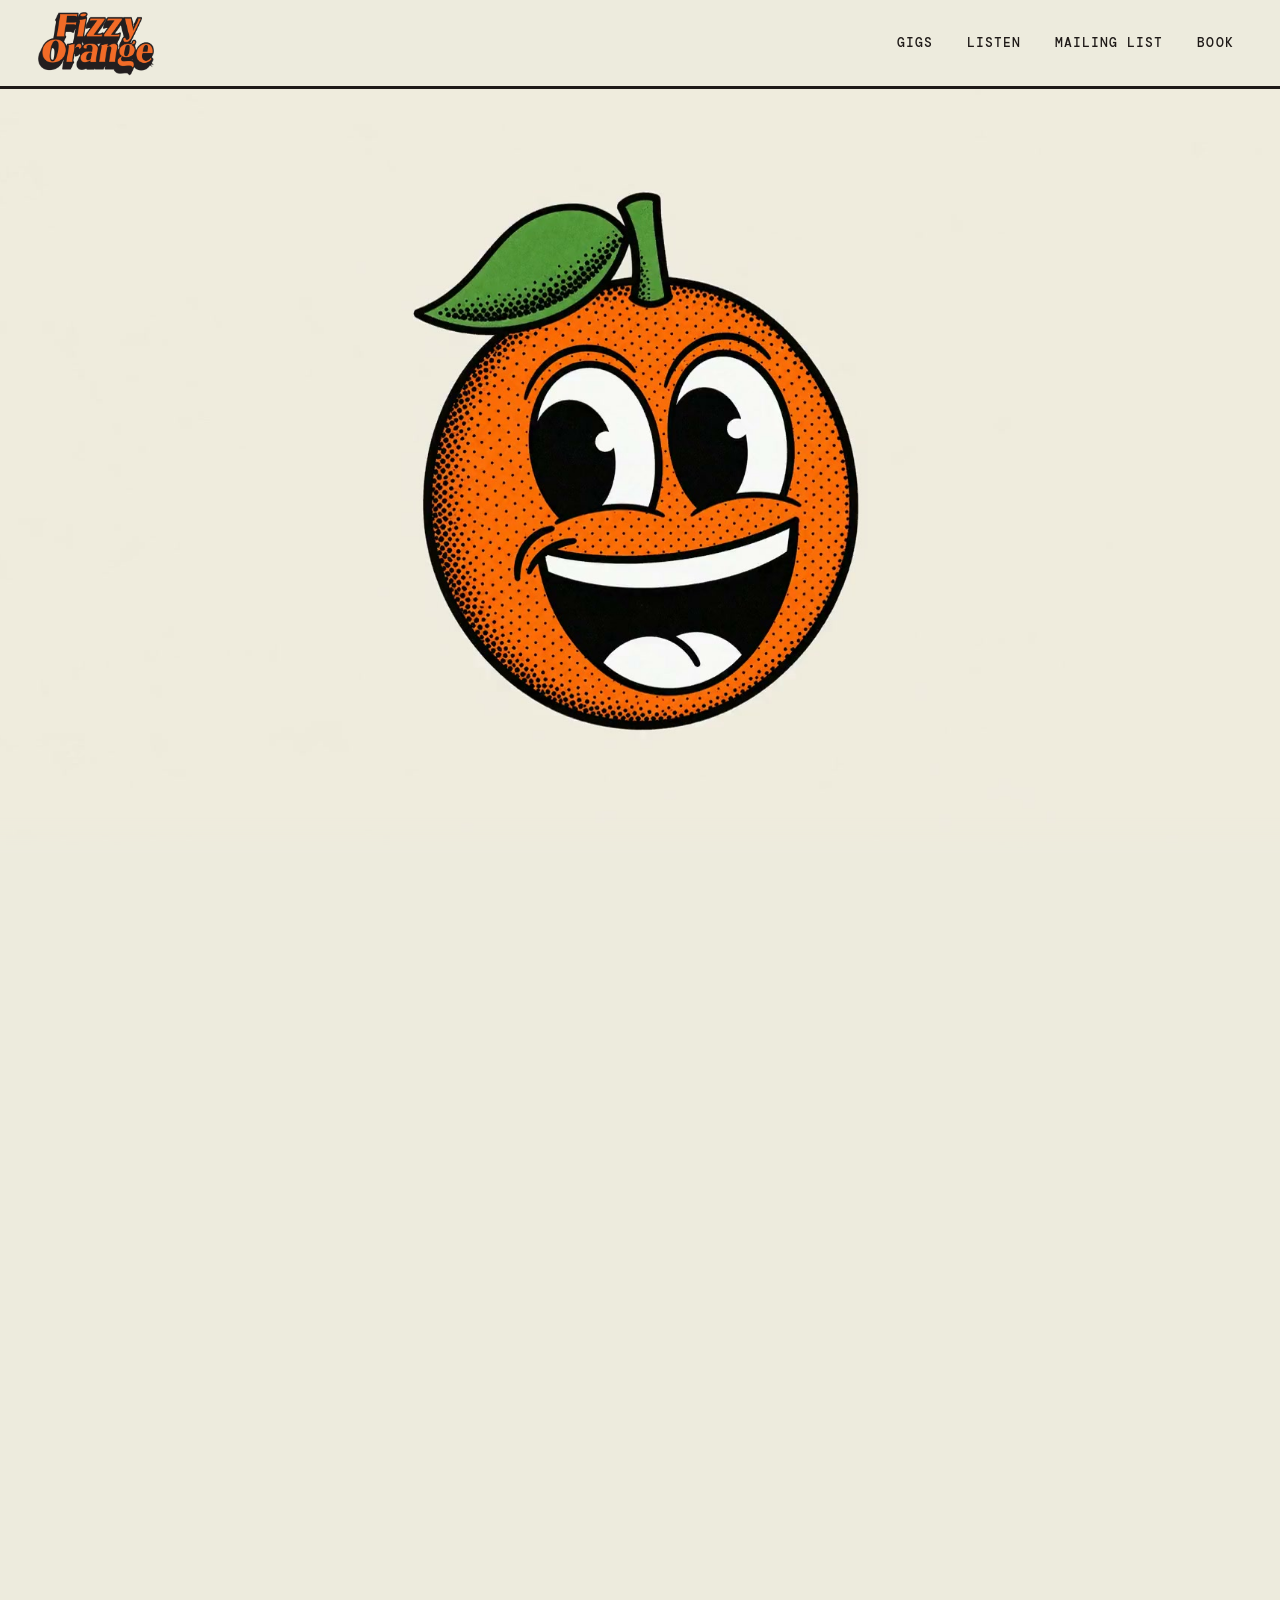
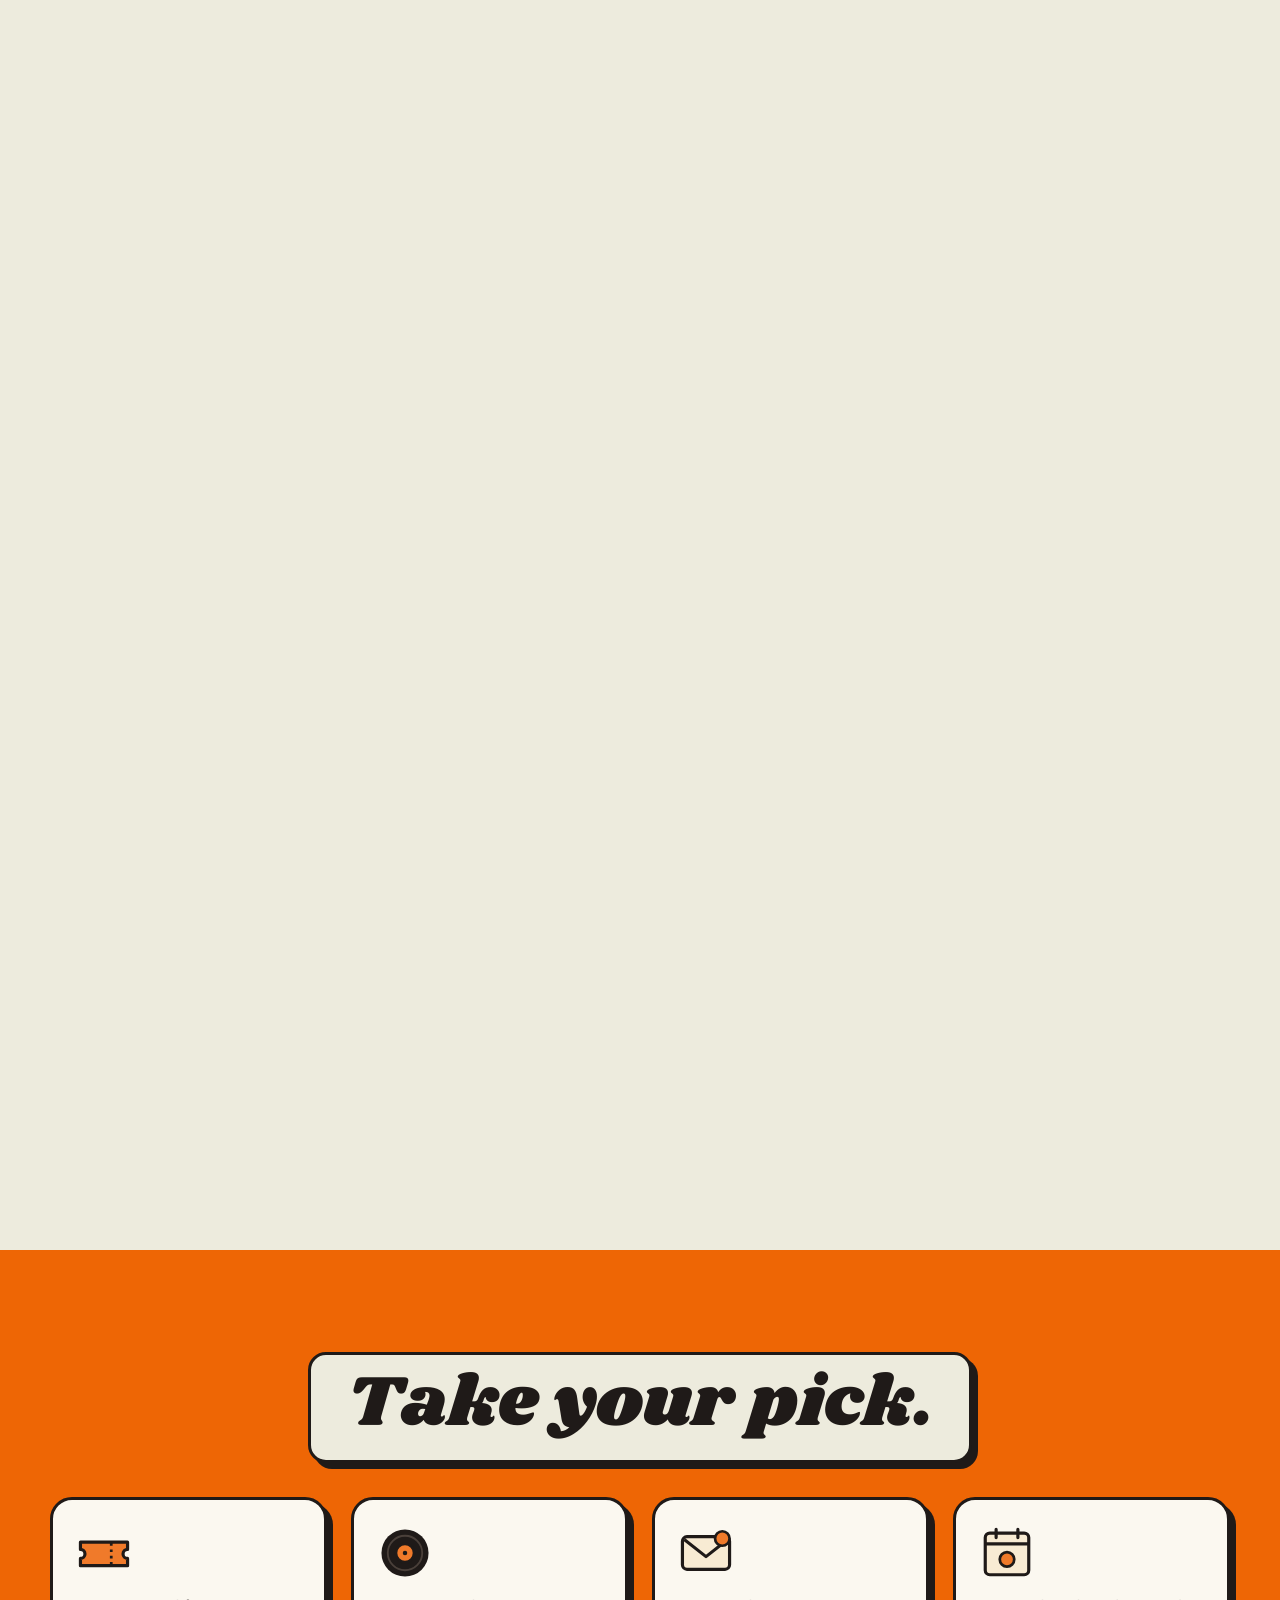
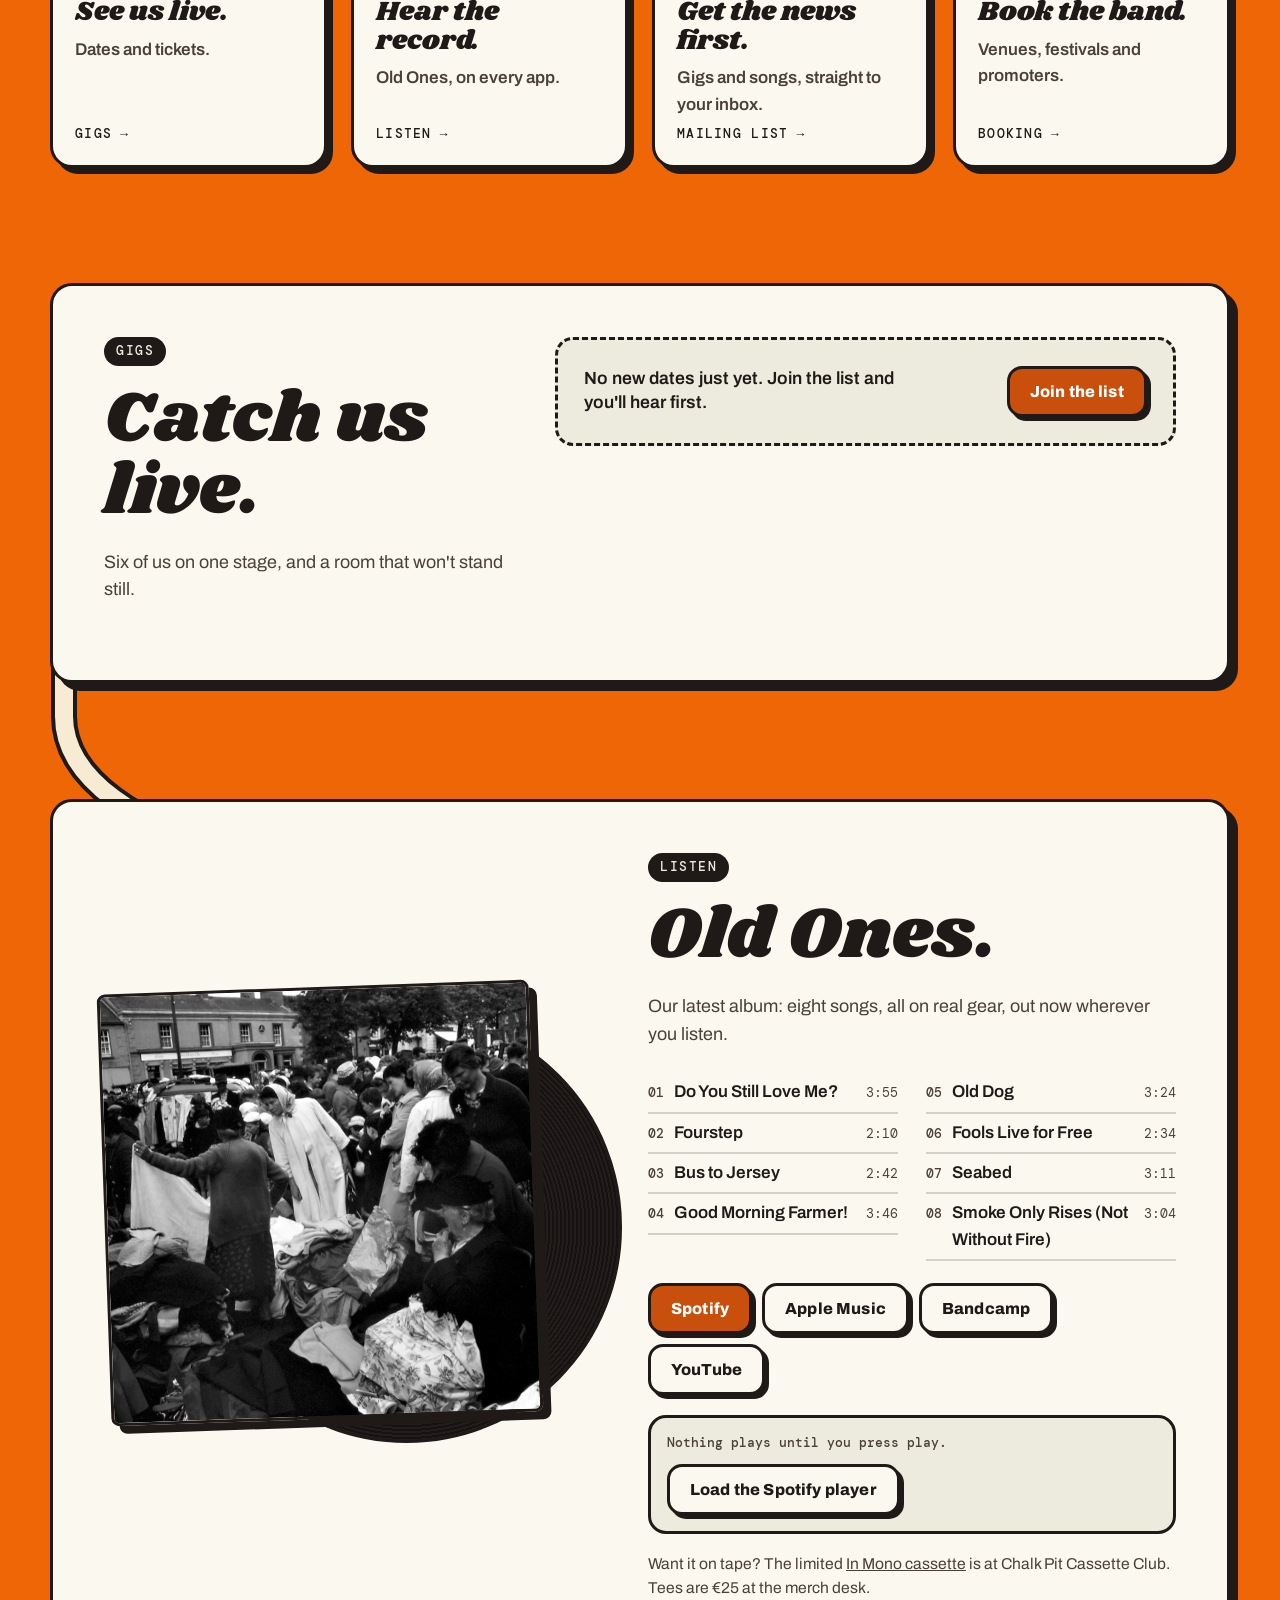
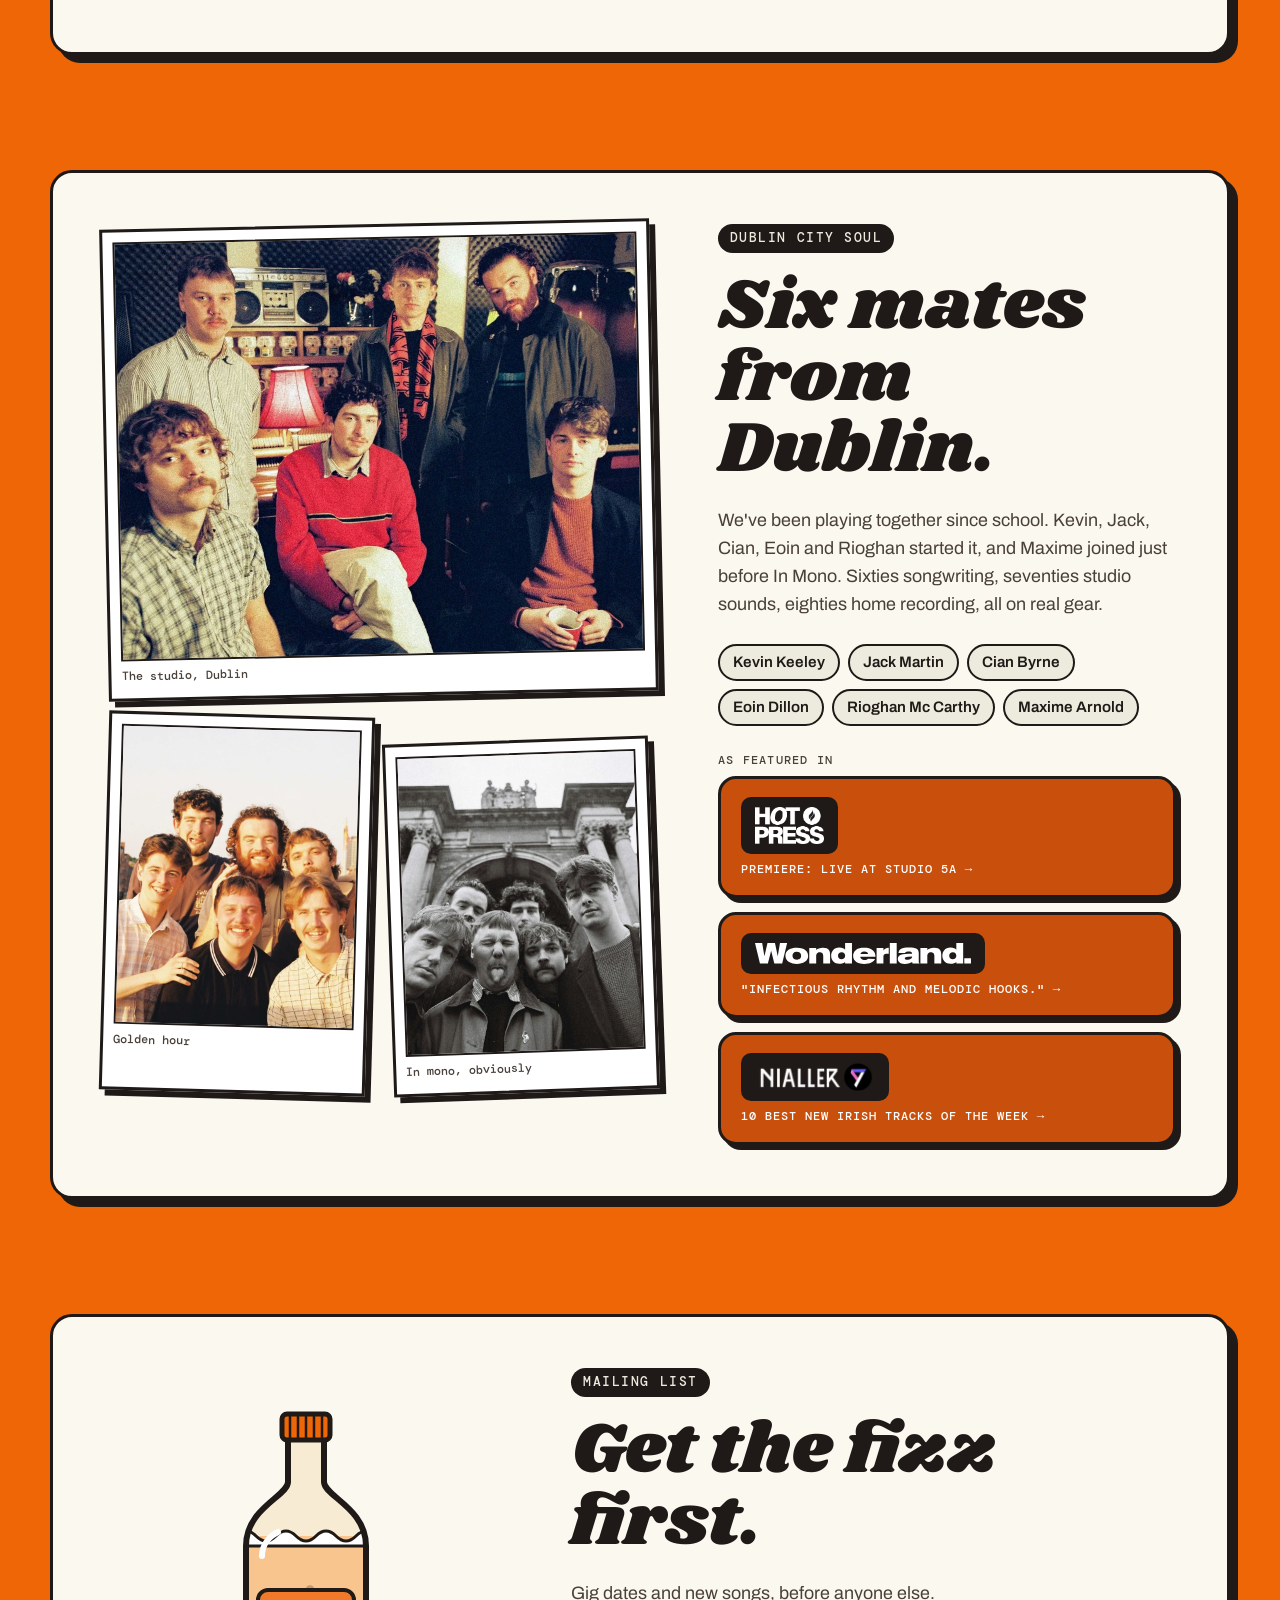
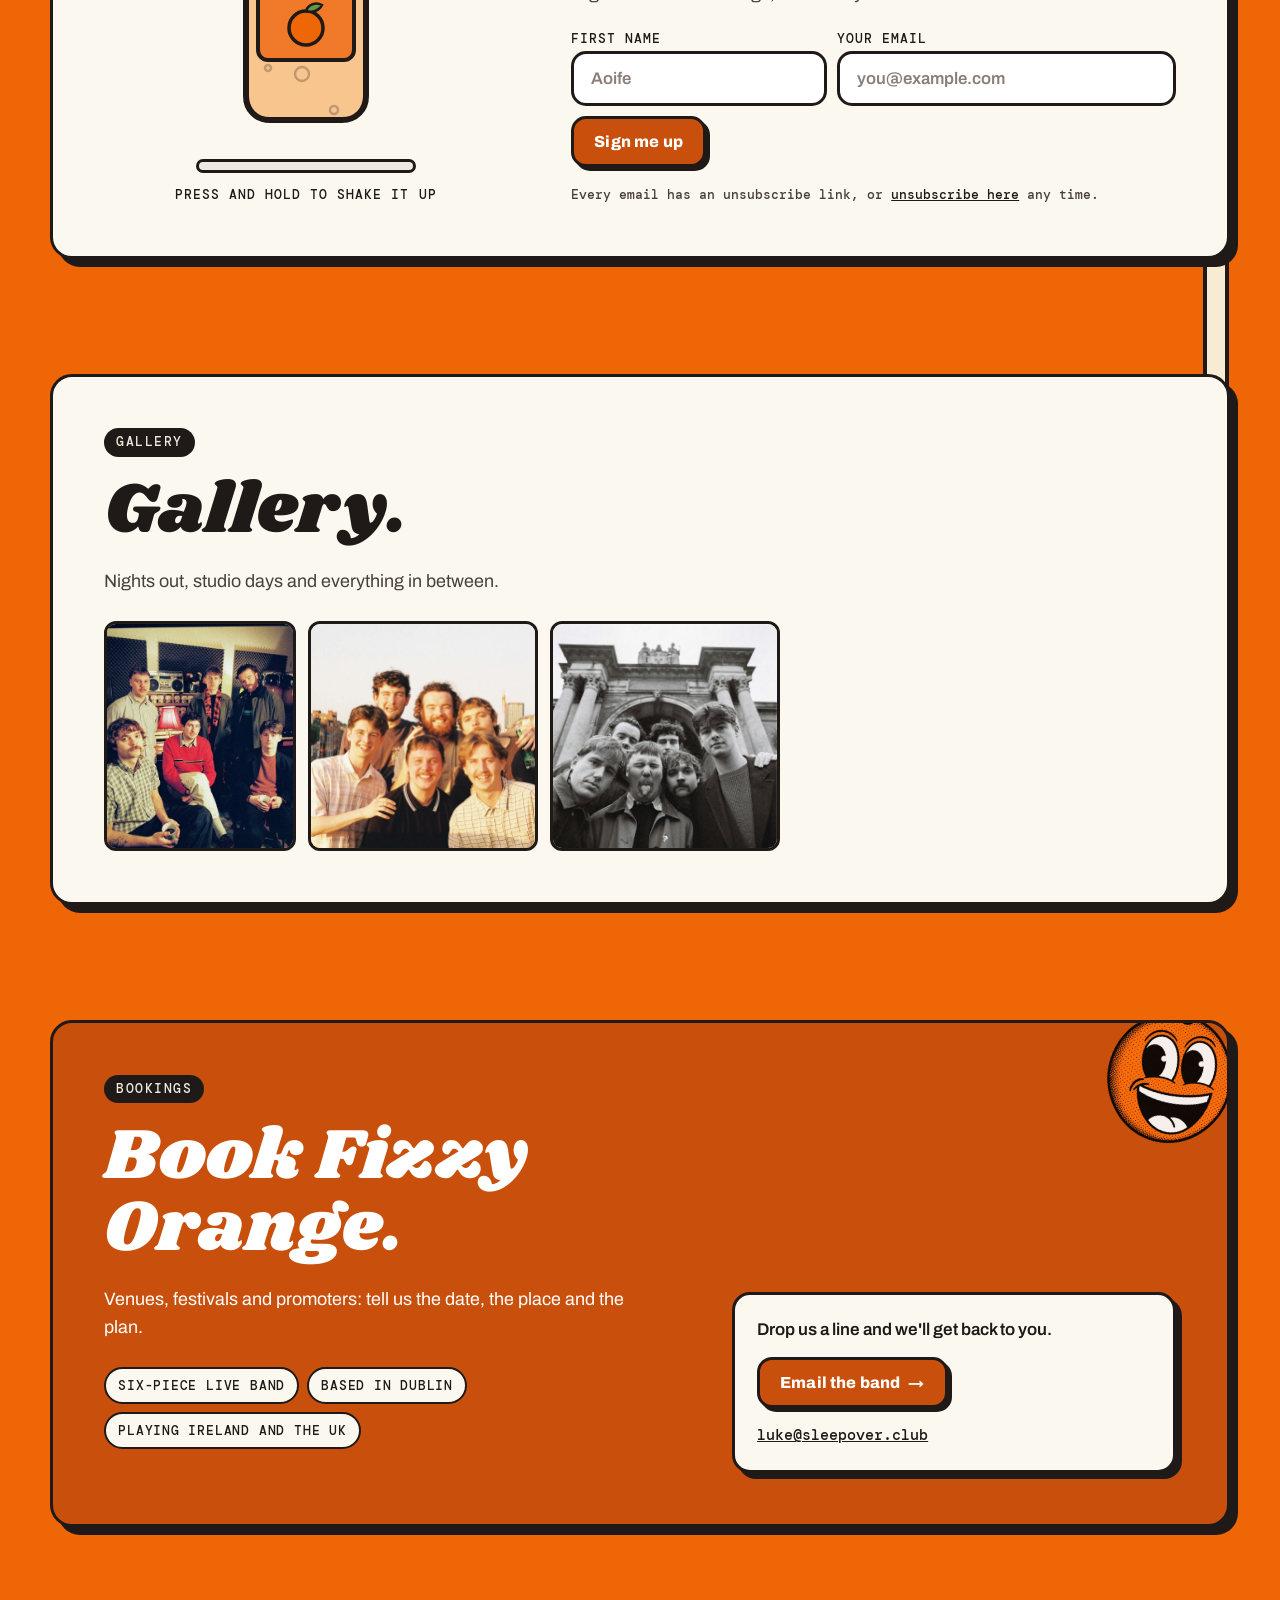
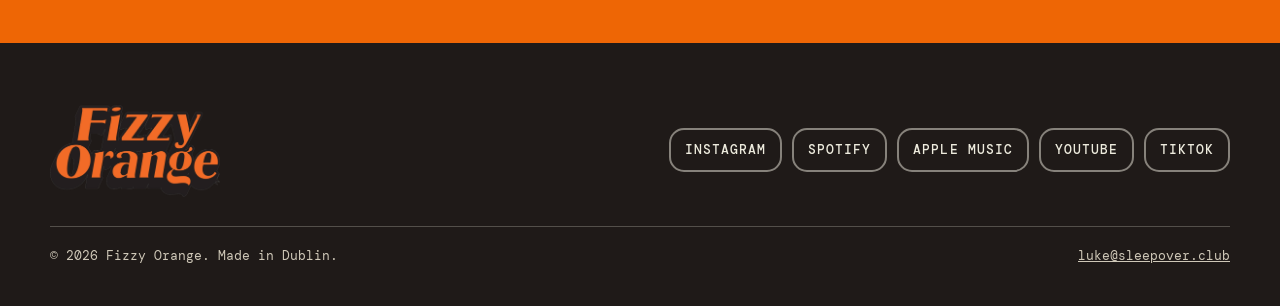
==== index.html @ 346ea67a "Mailing list: /join page, first names, confirmation emails and first-name emails via Brevo - /join: " ====
<!doctype html>
<html lang="en-IE">
<head>
<meta charset="utf-8">
<meta name="viewport" content="width=device-width, initial-scale=1">
<script>/* a refresh always starts at the top: no restored scroll, no #section in the address bar */
if ('scrollRestoration' in history) history.scrollRestoration = 'manual';
if (location.hash) history.replaceState(null, '', location.pathname + location.search);</script>
<title>Fizzy Orange | Dublin City Soul</title>
<meta name="description" content="Fizzy Orange are a six-piece soul band from Dublin city. Gigs and tickets, the In Mono EP, the mailing list and bookings.">
<meta name="theme-color" content="#EE6605">
<!-- DEPLOY STEP: both og URLs point at the live address; update them if the address changes -->
<meta property="og:title" content="Fizzy Orange | Dublin City Soul">
<meta property="og:description" content="A six-piece soul band from Dublin city. Freshly squeezed, best served loud.">
<meta property="og:type" content="website">
<meta property="og:url" content="https://fizzy-orange.pages.dev/">
<meta property="og:image" content="https://fizzy-orange.pages.dev/assets/og.jpg">
<meta property="og:image:width" content="1200">
<meta property="og:image:height" content="630">
<meta name="twitter:card" content="summary_large_image">
<link rel="canonical" href="https://fizzy-orange.pages.dev/">
<link rel="icon" href="data:image/svg+xml,%3Csvg xmlns='http://www.w3.org/2000/svg' viewBox='0 0 64 64'%3E%3Ccircle cx='32' cy='36' r='24' fill='%23EE6605' stroke='%231F1A18' stroke-width='4'/%3E%3Cpath d='M32 12c2-6 10-9 18-6-3 7-11 9-18 6z' fill='%235F9A4B' stroke='%231F1A18' stroke-width='3'/%3E%3C/svg%3E">
<link rel="preconnect" href="https://fonts.googleapis.com">
<link rel="preconnect" href="https://fonts.gstatic.com" crossorigin>
<link href="https://fonts.googleapis.com/css2?family=Archivo:wght@400;600;800&family=DM+Mono:wght@400;500&family=Shrikhand&display=swap" rel="stylesheet">
<style>
:root{
  --paper:#EDEBDD;        /* the footage's own paper backdrop */
  --panel:#FBF8F0;
  --peel:#EE6605;         /* the average of the peel texture */
  --accent:#F07A2A;       /* the four action buttons */
  --accent-hover:#F79450;
  --accent-muted:rgba(240,122,42,.22);
  --accent-deep:#C9500C;  /* orange surfaces with text: white text is 4.5:1 on it */
  --accent-deep-hover:#A8430A;
  --leaf:#5F9A4B;
  --pith:#F8EBD3;
  --text-primary:#1F1A18; /* the logo's ink */
  --text-secondary:#4A403A;
  --ink:#1F1A18;
  --ease-out:cubic-bezier(.16,1,.3,1);
  --ease-soft:cubic-bezier(.45,0,.2,1);
  --display:"Shrikhand",Georgia,serif;
  --body:"Archivo",system-ui,sans-serif;
  --mono:"DM Mono",ui-monospace,monospace;
  --W:min(max(100vw,177.78vh),calc(1.12*min(100vw,177.78vh)));  /* fills the screen, cropping at most 12 percent */
  --H:calc(var(--W)*.5625);
  --FY:50%;                            /* the video frame's vertical centre */
  --navh:72px;
  --lane:calc(50vw - .215*var(--W) - clamp(20px,4vw,64px) - 12px);
}
*,*::before,*::after{box-sizing:border-box}
html,body,section,nav,footer,header,main{max-width:100vw;overflow-x:hidden;overflow-x:clip}
html{scroll-behavior:smooth;-webkit-text-size-adjust:100%}
body{margin:0;background:var(--peel);color:var(--text-primary);font-family:var(--body);font-size:1.0625rem;line-height:1.55;animation:pagein .9s var(--ease-out) both}
@keyframes pagein{from{opacity:0}to{opacity:1}}
img{max-width:100%;height:auto;display:block}
a{color:inherit}
:focus-visible{outline:3px solid var(--ink);outline-offset:3px;box-shadow:0 0 0 7px var(--paper);border-radius:6px}
.skip{position:fixed;left:12px;top:-60px;z-index:100;background:var(--ink);color:var(--paper);padding:10px 16px;border-radius:15px;text-decoration:none;transition:top .3s var(--ease-out)}
.skip:focus{top:12px}
.vh{position:absolute!important;width:1px;height:1px;overflow:hidden;clip:rect(0 0 0 0);white-space:nowrap}

/* ---------- the environment: one fixed peel layer behind everything ---------- */
.env{position:fixed;inset:-4%;z-index:-2;background:var(--peel) url("assets/peel.webp") center/cover;animation:drift 90s var(--ease-soft) infinite alternate;animation-delay:-20s;will-change:transform}
@keyframes drift{from{transform:scale(1.02) translate(0,0)}to{transform:scale(1.08) translate(-1.2%,1.5%)}}
.fizz{position:fixed;inset:0;z-index:-1;pointer-events:none;overflow:hidden}
.fizz i{position:absolute;bottom:-40px;width:var(--s,10px);height:var(--s,10px);border-radius:50%;border:2px solid rgba(248,235,211,.55);animation:rise var(--d,22s) linear infinite;animation-delay:var(--dl,-4s);opacity:.5}
@keyframes rise{from{transform:translateY(0)}to{transform:translateY(-115vh)}}

/* ---------- buttons ---------- */
.btn{display:inline-flex;align-items:center;justify-content:center;gap:.5em;font:800 1rem/1.1 var(--body);letter-spacing:.01em;text-decoration:none;color:#fff;background:var(--accent-deep);border:3px solid var(--ink);border-radius:15px;padding:.85em 1.25em;box-shadow:4px 4px 0 var(--ink);cursor:pointer;transition:transform .25s var(--ease-out),box-shadow .25s var(--ease-out),background-color .25s var(--ease-out)}
.btn:hover{background:var(--accent-deep-hover);transform:translate(-2px,-2px);box-shadow:6px 6px 0 var(--ink)}
.btn:active{transform:translate(2px,2px);box-shadow:1px 1px 0 var(--ink)}
.btn.ghost{background:var(--panel);color:var(--ink)}
.btn.ghost:hover{background:#fff}
@media (pointer:coarse){.btn{min-height:44px}}

/* ---------- nav ---------- */
.nav{position:fixed;top:0;left:0;right:0;z-index:50;display:flex;align-items:center;justify-content:space-between;gap:12px;padding:10px clamp(16px,3vw,40px);background:var(--paper);border-bottom:3px solid var(--ink)}
.nav .brand{display:block;width:clamp(86px,9vw,120px)}
.nav ul{display:flex;gap:clamp(4px,1.4vw,22px);list-style:none;margin:0;padding:0}
.nav a.link{font:500 .82rem/1 var(--mono);text-transform:uppercase;letter-spacing:.08em;text-decoration:none;padding:10px 8px;border-radius:15px;display:inline-flex;align-items:center;min-height:40px;transition:background-color .25s var(--ease-out)}
.nav a.link:hover{background:rgba(31,26,24,.08)}
.nav .short{display:none}
@media (max-width:560px){.nav .long{display:none}.nav .short{display:inline}.nav a.link{font-size:.74rem;padding:8px 6px}}

/* ---------- hero: scrub ---------- */
.hero-scrub{position:relative;height:850vh;background:var(--paper)}
.stage{position:sticky;top:0;height:100vh;overflow:hidden;background:var(--paper)}
.frame{position:absolute;left:50%;top:var(--FY);width:var(--W);height:var(--H);transform:translate(-50%,-50%)}
.frame .poster,.frame video,.frame .ending{position:absolute;inset:0;width:100%;height:100%;object-fit:cover;background-size:cover;background-position:center}
/* the surround: paper, then peel, feathered over the frame's edges so the video itself never needs a mask */
.surround{position:absolute;inset:0;pointer-events:none;background:var(--paper);
  -webkit-mask-image:linear-gradient(90deg,#000 calc(50% - var(--W)/2),transparent calc(50% - var(--W)*.465),transparent calc(50% + var(--W)*.465),#000 calc(50% + var(--W)/2)),linear-gradient(180deg,#000 calc(var(--FY) - var(--H)/2),transparent calc(var(--FY) - var(--H)*.455),transparent calc(var(--FY) + var(--H)*.455),#000 calc(var(--FY) + var(--H)/2));
  mask-image:linear-gradient(90deg,#000 calc(50% - var(--W)/2),transparent calc(50% - var(--W)*.465),transparent calc(50% + var(--W)*.465),#000 calc(50% + var(--W)/2)),linear-gradient(180deg,#000 calc(var(--FY) - var(--H)/2),transparent calc(var(--FY) - var(--H)*.455),transparent calc(var(--FY) + var(--H)*.455),#000 calc(var(--FY) + var(--H)/2));
  -webkit-mask-composite:source-over;mask-composite:add}
.surround .peelbg{position:absolute;inset:0;background:var(--peel) url("assets/peel.webp") center/cover;opacity:0;will-change:opacity}
.frame .poster,.frame .ending{opacity:0;transition:opacity .6s var(--ease-soft)}
.frame video{opacity:0;transition:opacity .5s var(--ease-soft);will-change:transform;transform:translateZ(0)}
.stage.landed .poster{opacity:1}
.stage.video-ready video{opacity:1}
.stage.video-ready .poster{opacity:0}
.stage.video-failed video{display:none}
.stage.video-failed.late .ending{opacity:1}
.stage.video-failed.late .poster{opacity:0}
.dropper{position:absolute;left:29.3%;top:15.28%;width:41.4%;pointer-events:none;animation:drop 1.25s cubic-bezier(.3,0,.4,1) both;animation-delay:.25s}
.stage.landed .dropper{opacity:0;transition:opacity .35s var(--ease-soft) .15s}
@keyframes drop{
  0%{transform:translateY(-120vh) scale(.96,1.04)}
  55%{transform:translateY(0) scale(1,1)}
  64%{transform:translateY(2%) scale(1.08,.9)}
  76%{transform:translateY(-6%) scale(.97,1.03)}
  88%{transform:translateY(0) scale(1.03,.97)}
  100%{transform:translateY(0) scale(1,1)}
}
.ring{position:absolute;left:50%;bottom:22px;width:40px;height:40px;margin-left:-20px;color:var(--ink);opacity:.8;transition:opacity .5s var(--ease-soft)}
.ring circle{transform:rotate(-90deg);transform-origin:50% 50%;transition:stroke-dashoffset .2s linear}
.stage.video-ready .ring,.stage.video-failed .ring{opacity:0}

/* hero bands */
.band{position:absolute;top:50%;width:min(var(--lane),520px);transform:translateY(-50%);opacity:0;visibility:hidden}
.band.left{left:clamp(20px,4vw,64px)}
.band.right{right:clamp(20px,4vw,64px)}
.chip{background:var(--panel);border:3px solid var(--ink);border-radius:18px;box-shadow:6px 6px 0 var(--ink);padding:clamp(16px,1.6vw,26px) clamp(18px,1.9vw,30px);transform:scale(calc(.94 + .06*var(--k,1)));transform-origin:50% 60%}
.kicker{font:500 .78rem/1.3 var(--mono);text-transform:uppercase;letter-spacing:.1em;color:var(--text-secondary);margin:0 0 .6em}
.band h2{font:400 clamp(1.8rem,2.9vw,3.4rem)/1.05 var(--display);margin:0;letter-spacing:.005em}
.band p.line{font:600 clamp(1rem,1.15vw,1.25rem)/1.4 var(--body);margin:.7em 0 0;color:var(--text-secondary)}
.w{display:inline-block;white-space:nowrap}
.fx{display:inline-block;--kc:clamp(0,(var(--k,0) - var(--th,0))*var(--sp,2.6),1);opacity:var(--kc);transform:translate(calc((1 - var(--kc))*var(--jx,0px)),calc((1 - var(--kc))*var(--jy,0px))) rotate(calc((1 - var(--kc))*var(--jr,0deg)))}
.band.settle{inset:0;top:0;width:auto;transform:none}
.settle .s-left,.settle .s-right{position:absolute;top:50%;transform:translateY(-50%);width:min(var(--lane),460px)}
.settle .s-left{left:clamp(20px,4vw,64px)}
.settle .s-right{right:clamp(20px,4vw,64px)}
.settle .logo{width:100%;max-width:400px;--kc:clamp(0,var(--k,0)*2.4,1);opacity:var(--kc);transform:translateY(calc((1 - var(--kc))*40px)) rotate(calc((1 - var(--kc))*-4deg))}
.settle .chip p{margin:0;font:600 clamp(1.05rem,1.25vw,1.35rem)/1.4 var(--body)}
.settle .btns{display:grid;gap:12px;--kb:clamp(0,(var(--k,0) - .55)*3.2,1);opacity:var(--kb);transform:translateY(calc((1 - var(--kb))*24px))}
.settle .btns .btn{width:100%;justify-content:space-between}
.band{will-change:opacity}
.chip-cta{margin-top:16px;--kb:clamp(0,(var(--k,0) - .5)*3,1);opacity:var(--kb);transform:translateY(calc((1 - var(--kb))*14px))}
.chip-cta .btn{padding:.7em 1em;font-size:clamp(.82rem,.9vw,.95rem);white-space:nowrap}
.chip.release .cover{width:clamp(72px,7vw,110px);border:3px solid var(--ink);border-radius:8px;box-shadow:4px 4px 0 var(--ink);margin-bottom:14px;transform:rotate(-3deg)}
.chip.press{padding-bottom:10px}
.chip.press .kicker{margin-bottom:.2em}
.outlet{display:block;text-decoration:none;padding:10px 0;border-top:2px dashed rgba(31,26,24,.35)}
.outlet:first-of-type{border-top:0}
.outlet .brand{display:block;font:400 clamp(1.45rem,2vw,2.1rem)/1.05 var(--display)}
.outlet .what{display:block;margin-top:4px;font:500 clamp(.78rem,.9vw,.9rem)/1.35 var(--mono);color:var(--text-secondary);transition:color .25s var(--ease-out)}
.outlet .what span{display:inline-block;transition:transform .3s var(--ease-out)}
.outlet:hover .what{color:var(--ink)}
.outlet:hover .what span{transform:translateX(5px)}
.logo-plate{display:inline-flex;align-items:center;justify-content:center;padding:10px 14px;background:var(--ink);border-radius:10px;line-height:0}
.logo-plate img{height:calc(var(--lh,28) * 1px);width:auto;max-width:100%}
.outlet .brand .logo-plate{padding:8px 12px}
.outlet .brand .logo-plate img{height:calc(var(--lh,28) * .8px)}
body.hero-on .env,body.hero-on .fizz i{animation-play-state:paused}

/* the next-gig card in the scroll animation: flagged, with its A4 poster */
.chip.gigcard{box-shadow:7px 7px 0 var(--accent-deep)}
.gig-flag{display:inline-flex;align-items:center;gap:8px;margin:0 0 10px;padding:7px 12px;border:2px solid var(--ink);border-radius:999px;background:var(--accent-deep);color:#fff;font:500 .74rem/1 var(--mono);text-transform:uppercase;letter-spacing:.1em}
.gig-flag .dot{width:8px;height:8px;border-radius:50%;background:#fff;animation:blip 1.6s ease-in-out infinite}
@keyframes blip{50%{opacity:.25;transform:scale(.7)}}
.band.band-gig{width:min(calc(var(--lane) + 120px),580px)}  /* wider than the caption lane: the peel behind it is only background here */
.gig-body{display:grid;grid-template-columns:42% 1fr;gap:18px;align-items:start;margin-top:14px}
.gig-body.noposter{grid-template-columns:1fr}
.gig-body .gig-poster{width:100%;aspect-ratio:210/297;object-fit:cover;border:3px solid var(--ink);border-radius:6px;box-shadow:4px 4px 0 var(--ink);transform:rotate(-2deg)}
.gig-date{margin:0;font:400 clamp(1.7rem,2.5vw,2.5rem)/1 var(--display)}
.gig-where{margin:.4em 0 0;font:700 clamp(1rem,1.1vw,1.15rem)/1.3 var(--body)}
.gigcard .chip-cta{margin-top:14px}
.gig-more{display:inline-block;margin-top:10px;font:500 .78rem/1.3 var(--mono);text-transform:uppercase;letter-spacing:.06em;color:var(--ink)}


/* gallery: a justified grid, every photo at its own shape */
.gallery .panel{--rh:230px}
.jgrid{display:flex;flex-wrap:wrap;gap:12px}
.jgrid::after{content:"";flex-grow:1000000}
.jgrid a{position:relative;display:block;flex-basis:calc(var(--ar,1) * var(--rh));border:3px solid var(--ink);border-radius:12px;overflow:hidden;background:#F6D8B4}
.jgrid a i{display:block}
.jgrid img{position:absolute;inset:0;width:100%;height:100%;object-fit:cover;transition:transform .6s var(--ease-out)}
.jgrid a:hover img{transform:scale(1.04)}
@media (max-width:720px){.gallery .panel{--rh:130px}.jgrid{gap:8px}.jgrid a{border-width:2px;border-radius:9px}}
.lightbox{max-width:100vw;max-height:100vh;width:100vw;height:100vh;margin:0;padding:0;border:0;background:rgba(20,16,14,.94)}
.lightbox::backdrop{background:rgba(20,16,14,.6)}
.lightbox[open]{display:flex;align-items:center;justify-content:center}
.lightbox figure{margin:0;display:flex;flex-direction:column;align-items:center;gap:12px;max-width:min(92vw,1400px)}
.lightbox img{max-width:100%;max-height:82vh;object-fit:contain;border:3px solid var(--paper);border-radius:8px}
.lightbox figcaption{color:var(--paper);font:500 .9rem/1.3 var(--mono);text-align:center}
.lb-btn{position:absolute;width:48px;height:48px;border:2px solid var(--paper);border-radius:15px;background:rgba(20,16,14,.6);color:var(--paper);font:700 1.2rem/1 var(--body);cursor:pointer}
.lb-btn:hover{background:var(--paper);color:var(--ink)}
.lb-close{top:16px;right:16px}
.lb-prev{left:16px;top:50%;transform:translateY(-50%)}
.lb-next{right:16px;top:50%;transform:translateY(-50%)}
@media (max-height:620px){.band h2{font-size:clamp(1.5rem,2.4vw,2.4rem)}.settle .btns{gap:8px}.settle .btns .btn{padding:.6em 1em}}

/* ---------- hero: static (phones, portrait tablets, reduced motion) ---------- */
.hero-static{display:none;position:relative;min-height:100svh;background:var(--paper);padding:96px 16px 48px;flex-direction:column;align-items:center;justify-content:center;text-align:center;gap:14px}
.hero-static .orange{width:min(62vw,300px);animation:drop 1.25s cubic-bezier(.3,0,.4,1) both .2s}
.hero-static .logo{width:min(80vw,380px);margin:4px auto 0}
.hero-static .line{font:600 1.1rem/1.45 var(--body);max-width:30ch;margin:0 auto}
.hero-static .btns{display:grid;grid-template-columns:1fr 1fr;gap:10px;width:min(100%,460px);margin-top:10px}
.hero-static .btns .btn{padding:.8em .6em;font-size:.95rem}
@media (max-width:720px),(pointer:coarse) and (max-height:560px){.hero-static .btns{display:none}}   /* no buttons on phones */
.hero-static::after{content:"";position:absolute;left:0;right:0;bottom:0;height:18px;background:var(--peel) url("assets/peel.webp") center/cover;border-top:3px solid var(--ink)}

/* the still hero: reduced motion, phones held sideways, and data-saver or very slow connections */
@media (orientation:landscape) and (pointer:coarse) and (max-height:560px),(prefers-reduced-motion:reduce){
  .hero-scrub{display:none}
  .hero-static{display:flex}
}
.force-static .hero-scrub{display:none}
.force-static .hero-static{display:flex}

/* phones and portrait tablets: the tall cut, framed under the menu bar, with the boxes along the bottom */
@media (max-width:720px),(orientation:portrait) and (max-width:1024px),(orientation:portrait) and (pointer:coarse){
  :root{--W:min(100vw,calc((100svh - var(--navh) - 110px)*.75));--H:calc(var(--W)*1.3333);--FY:calc(var(--navh) + var(--H)/2)}
  .hero-scrub{height:700svh}
  .stage{height:100svh}
  .dropper{left:.93%;top:15.28%;width:98.1%}
  .ring{left:auto;right:14px;bottom:auto;top:calc(var(--navh) + 12px);margin:0;width:32px;height:32px}
  .band,.band.left,.band.right{left:12px;right:12px;top:auto;bottom:max(12px,env(safe-area-inset-bottom));width:auto;transform:none}
  .chip{padding:13px 16px;border-radius:16px;box-shadow:4px 4px 0 var(--ink)}
  .kicker{font-size:.68rem;margin-bottom:.4em}
  .band h2{font-size:1.5rem}
  .band p.line{font-size:.93rem;margin-top:.35em}
  .chip-cta{margin-top:10px}
  .chip-cta .btn{font-size:.9rem;padding:.6em .95em}
  .chip.release{display:grid;grid-template-columns:auto 1fr;gap:0 14px;align-items:center}
  .chip.release .cover{width:66px;margin:0}
  .chip.release .chip-cta{grid-column:1/-1}
  .outlet{padding:5px 0}
  .outlet .brand{font-size:1.2rem}
  .outlet .brand .logo-plate{padding:5px 9px;border-radius:7px}
  .outlet .brand .logo-plate img{height:calc(var(--lh,28) * .6px)}
  .outlet .what{font-size:.72rem;margin-top:2px}
  .band.settle{inset:0}
  .settle .s-left,.settle .s-right{top:auto;transform:none;left:12px;right:12px;width:auto}
  .settle .s-right{display:none}   /* no buttons on phones: the logo and tagline sit at the bottom */
  .settle .s-left{bottom:calc(max(12px,env(safe-area-inset-bottom)) + 24px)}
  .settle .s-left .logo{max-width:180px}
  .settle .s-left .chip{margin-top:10px!important;padding:10px 14px}
  .settle .s-left .chip p{font-size:.95rem}
  .settle .btns{grid-template-columns:1fr 1fr;gap:8px}
  .settle .btns .btn{padding:.7em .8em;font-size:.88rem;justify-content:center}
  .settle .btns .btn span{display:none}
  .gig-flag{margin-bottom:6px;padding:5px 10px;font-size:.66rem}
  .gig-body{gap:12px;margin-top:8px}
  .gig-body{grid-template-columns:78px 1fr}
  .gig-body .gig-poster{border-width:2px;box-shadow:3px 3px 0 var(--ink)}
  .gig-date{font-size:1.45rem}
  .gig-where{font-size:.92rem;margin-top:.25em}
  .gigcard .chip-cta{margin-top:8px}
  .gig-more{margin-top:6px}
}

/* ---------- below the hero ---------- */
.below{position:relative;padding:clamp(56px,8vw,120px) 0 0}
.ribbon{position:absolute;inset:0;width:100%;height:100%;z-index:0;pointer-events:none}
.ribbon path{fill:none;stroke-linecap:round;stroke-linejoin:round;vector-effect:non-scaling-stroke}
.ribbon .r-ink{stroke:var(--ink);stroke-width:26px}
.ribbon .r-pith{stroke:var(--pith);stroke-width:18px}
.ribbon .r-dash{stroke:var(--accent);stroke-width:3px;stroke-dasharray:2 14}
.wrap{position:relative;z-index:1;width:min(1180px,100% - 32px);margin:0 auto}
.sec{position:relative;z-index:1;margin:0 auto clamp(64px,9vw,140px);scroll-margin-top:calc(var(--navh) + 14px)}
.panel{background:var(--panel);border:3px solid var(--ink);border-radius:22px;box-shadow:8px 8px 0 var(--ink);padding:clamp(22px,4vw,56px)}
.label{display:inline-block;font:500 .8rem/1 var(--mono);text-transform:uppercase;letter-spacing:.12em;background:var(--ink);color:var(--paper);padding:8px 12px;border-radius:999px;margin-bottom:18px}
h2.big{font:400 clamp(2.4rem,5.6vw,4.6rem)/1 var(--display);margin:0 0 .3em}
.lede{font-size:clamp(1.08rem,1.4vw,1.25rem);max-width:52ch;color:var(--text-secondary);margin:0 0 1.4em}

/* entrances */
.reveal .rv{opacity:0;transform:translateY(26px);transition:opacity .8s var(--ease-out),transform .8s var(--ease-out)}
.reveal.in .rv{opacity:1;transform:none}
.reveal.in .rv:nth-child(2){transition-delay:.08s}
.reveal.in .rv:nth-child(3){transition-delay:.16s}
.reveal.in .rv:nth-child(4){transition-delay:.24s}
.reveal.in .rv:nth-child(5){transition-delay:.32s}
.reveal.in.settled .rv,.reveal.in.settled .rv:nth-child(n){transition-delay:0s}

/* take your pick */
.pick h2.big{color:var(--ink);text-align:center;background:var(--paper);border:3px solid var(--ink);border-radius:18px;box-shadow:6px 6px 0 var(--ink);display:table;margin:0 auto 34px;padding:.18em .5em .28em}
.doors{display:grid;grid-template-columns:repeat(4,1fr);gap:clamp(14px,2vw,24px)}
.door{position:relative;display:flex;flex-direction:column;gap:10px;min-height:250px;text-decoration:none;background:var(--panel);border:3px solid var(--ink);border-radius:22px;box-shadow:6px 6px 0 var(--ink);padding:24px 22px;transition:transform .35s var(--ease-out),box-shadow .35s var(--ease-out),background-color .35s var(--ease-out)}
.door:hover{transform:translate(-3px,-5px) rotate(-.6deg);box-shadow:10px 11px 0 var(--ink);background:#fff}
.door svg{width:58px;height:58px}
.door h3{font:400 1.7rem/1.05 var(--display);margin:6px 0 0}
.door p{margin:0;color:var(--text-secondary);font-weight:600}
.door .go{margin-top:auto;font:500 .8rem/1 var(--mono);text-transform:uppercase;letter-spacing:.1em;display:flex;align-items:center;gap:8px}
.door .go span{display:inline-block;transition:transform .35s var(--ease-out)}
.door:hover .go span{transform:translateX(6px)}
@media (max-width:980px){.doors{grid-template-columns:1fr 1fr}}
@media (max-width:520px){.doors{grid-template-columns:1fr}.door{min-height:0}}

/* gigs */
.gigs .panel{display:grid;grid-template-columns:minmax(0,.9fr) minmax(0,1.4fr);gap:clamp(24px,4vw,56px);align-items:start}
.giglist{list-style:none;margin:0;padding:0;border-top:3px solid var(--ink)}
.giglist li{display:grid;grid-template-columns:110px 1fr auto;gap:16px;align-items:baseline;padding:18px 0;border-bottom:3px solid var(--ink)}
.giglist .date{font:500 .95rem/1.2 var(--mono);text-transform:uppercase}
.giglist .venue{font:800 1.15rem/1.25 var(--body)}
.giglist .city{display:block;font-weight:400;color:var(--text-secondary);font-size:.98rem}
.empty{border:3px dashed var(--ink);border-radius:18px;padding:26px;display:flex;flex-wrap:wrap;gap:18px;align-items:center;justify-content:space-between;background:var(--paper)}
.empty p{margin:0;font:600 1.1rem/1.4 var(--body);max-width:32ch}
.gig-note{font:500 .82rem/1.4 var(--mono);color:var(--text-secondary);margin-top:18px}
@media (max-width:860px){.gigs .panel{grid-template-columns:1fr}.giglist li{grid-template-columns:1fr auto}.giglist .date{grid-column:1/-1}}

/* listen */
.listen .panel{display:grid;grid-template-columns:minmax(0,1fr) minmax(0,1.1fr);gap:clamp(28px,5vw,64px);align-items:center}
.record{position:relative;aspect-ratio:1;max-width:520px;width:100%;margin:0 auto}
.record .disc{position:absolute;top:5%;left:18%;width:90%;aspect-ratio:1;border-radius:50%;background:repeating-radial-gradient(circle,#231e1c 0 2px,#161211 2px 4px);border:3px solid var(--ink)}
.record .disc::after{content:"";position:absolute;inset:34%;border-radius:50%;background:var(--accent);border:3px solid var(--ink);box-shadow:inset 0 0 0 10px var(--pith)}
.record .disc.spin{animation:spin 9s linear infinite;animation-delay:-3s}
@keyframes spin{to{transform:rotate(360deg)}}
.record img{position:relative;width:90%;border:3px solid var(--ink);border-radius:8px;box-shadow:8px 8px 0 var(--ink);transform:rotate(-2deg)}
.tracks{list-style:none;margin:0 0 22px;padding:0;columns:2;column-gap:28px}
.tracks li{display:flex;gap:10px;align-items:baseline;padding:6px 0;border-bottom:2px solid rgba(31,26,24,.18);break-inside:avoid;font-weight:600}
.tracks .n{font:500 .8rem/1 var(--mono);color:var(--text-secondary);min-width:2ch}
.tracks .t{font:400 .8rem/1 var(--mono);color:var(--text-secondary);margin-left:auto}
.tracks em{font-style:normal;font:500 .68rem/1 var(--mono);text-transform:uppercase;letter-spacing:.06em;background:var(--leaf);color:#fff;padding:3px 6px;border-radius:6px;white-space:nowrap}
.platforms{display:flex;flex-wrap:wrap;gap:10px;margin-bottom:20px}
.player{border:3px solid var(--ink);border-radius:18px;background:var(--paper);padding:16px;display:flex;flex-wrap:wrap;gap:12px;align-items:center;justify-content:space-between}
.player p{margin:0;font:500 .82rem/1.4 var(--mono);color:var(--text-secondary)}
.player iframe{width:100%;height:352px;border:0;border-radius:12px}
.merch{margin:18px 0 0;font-size:.98rem;color:var(--text-secondary)}
@media (max-width:860px){.listen .panel{grid-template-columns:1fr}.tracks{columns:1}}

/* band */
.band-sec .panel{position:relative}
.band-grid{display:grid;grid-template-columns:minmax(0,1.2fr) minmax(0,1fr);gap:clamp(28px,5vw,64px);align-items:start}
.photos{position:relative;display:grid;grid-template-columns:1fr 1fr;gap:18px}
.photo{margin:0;background:#fff;border:3px solid var(--ink);padding:10px 10px 14px;box-shadow:6px 6px 0 var(--ink);transition:transform .45s var(--ease-out)}
.photo img{width:100%;aspect-ratio:4/5;object-fit:cover;border:2px solid var(--ink)}
.photo figcaption{font:500 .74rem/1.3 var(--mono);margin-top:8px;color:var(--text-secondary)}
.photo.a{grid-column:1/-1;transform:rotate(-1.2deg)}
.photo.a img{aspect-ratio:5/4}
.photo.b{transform:rotate(1.6deg)}
.photo.c{transform:rotate(-2deg);margin-top:26px}
.photo:hover{transform:rotate(0) scale(1.02)}
.members{list-style:none;padding:0;margin:0 0 26px;display:flex;flex-wrap:wrap;gap:8px}
.members li{font:600 .95rem/1 var(--body);border:2px solid var(--ink);border-radius:999px;padding:9px 13px;background:var(--paper)}
.quotes{display:grid;gap:14px}
blockquote{margin:0;background:var(--accent-deep);color:#fff;border:3px solid var(--ink);border-radius:18px;padding:18px 20px;box-shadow:5px 5px 0 var(--ink)}
blockquote p{margin:0;font:400 1.45rem/1.15 var(--display)}
blockquote p.has-logo{line-height:0;margin-bottom:4px}
blockquote cite{display:block;margin-top:8px;font:500 .78rem/1.2 var(--mono);font-style:normal;text-transform:uppercase;letter-spacing:.08em}
a.quote{text-decoration:none;display:block}
a.quote blockquote{transition:transform .3s var(--ease-out),box-shadow .3s var(--ease-out)}
a.quote:hover blockquote{transform:translate(-2px,-3px);box-shadow:8px 8px 0 var(--ink)}
.latest{display:flex;gap:16px;align-items:center;border:3px solid var(--ink);border-radius:18px;background:var(--paper);padding:14px;margin-bottom:18px}
.latest img{width:84px;border:3px solid var(--ink);border-radius:8px;flex:0 0 auto}
.latest p{margin:0 0 8px;font:600 1rem/1.35 var(--body)}
.latest .kicker{margin:0 0 4px}
.latest .btn{padding:.6em 1em;font-size:.92rem;white-space:nowrap}
@media (max-width:860px){.band-grid{grid-template-columns:1fr}}

/* list + the shake */
.list .panel{display:grid;grid-template-columns:minmax(0,.8fr) minmax(0,1.2fr);gap:clamp(28px,5vw,64px);align-items:center}
.shake{display:flex;flex-direction:column;align-items:center;gap:14px}
.bottle-btn{background:none;border:0;padding:6px;cursor:pointer;touch-action:none;-webkit-user-select:none;user-select:none;border-radius:18px}
.bottle{width:min(200px,46vw);height:auto;overflow:visible;--p:0;--amp:0}
.bottle-btn.holding .bottle{animation:shake .11s linear infinite}
@keyframes shake{0%,100%{transform:rotate(calc(var(--amp)*-1deg))}50%{transform:rotate(calc(var(--amp)*1deg))}}
.bottle .liquid{transform:translateY(calc((1 - var(--p))*48px));transition:transform .2s linear}
.bottle .bub{opacity:calc(.25 + .75*var(--p))}
.bottle .cap{transition:transform .9s var(--ease-out),opacity .9s var(--ease-out);transform-box:fill-box;transform-origin:50% 100%}
.popped .bottle .cap{transform:translate(18px,-150px) rotate(220deg);opacity:0}
.bottle .burst{opacity:0;transform-box:fill-box;transform-origin:50% 100%;transform:scale(.2)}
.popped .bottle .burst{opacity:1;transform:scale(1);transition:transform .7s var(--ease-out),opacity .4s}
.meter{width:min(220px,60vw);height:14px;border:3px solid var(--ink);border-radius:999px;background:var(--paper);overflow:hidden}
.meter i{display:block;height:100%;width:100%;background:var(--leaf);transform-origin:0 50%;transform:scaleX(var(--p,0))}
.shake .hint{font:500 .8rem/1.3 var(--mono);text-transform:uppercase;letter-spacing:.08em;text-align:center;margin:0}
/* the perks stay hidden until the bottle pops, then open up and light in sequence */
.perks{list-style:none;margin:0;padding:0;display:grid;gap:10px;max-height:0;opacity:0;overflow:hidden;visibility:hidden;transition:max-height .7s var(--ease-out),opacity .5s var(--ease-out),margin .7s var(--ease-out),visibility 0s linear .7s}
.popped-perks .perks{max-height:320px;opacity:1;margin:0 0 24px;overflow:visible;visibility:visible;transition:max-height .7s var(--ease-out),opacity .5s var(--ease-out),margin .7s var(--ease-out),visibility 0s}
.perks li{display:flex;gap:12px;align-items:center;font:700 1.08rem/1.35 var(--body);padding:12px 14px;border:2px solid rgba(31,26,24,.25);border-radius:14px;opacity:.45;transition:opacity .5s var(--ease-out),background-color .5s var(--ease-out),border-color .5s var(--ease-out),transform .5s var(--ease-out)}
.perks li svg{flex:0 0 22px}
.popped-perks .perks li{opacity:1;background:var(--paper);border-color:var(--ink);transform:translateX(4px)}
.popped-perks .perks li:nth-child(2){transition-delay:.18s}
.popped-perks .perks li:nth-child(3){transition-delay:.36s}
.popped-perks.settled .perks li,.popped-perks.settled .perks li:nth-child(n){transition-delay:0s}
form.signup{display:flex;flex-wrap:wrap;gap:10px;align-items:flex-end}
.field{flex:1 1 240px;display:flex;flex-direction:column;gap:6px}
.field.first{flex:1 1 150px}
.field label{font:500 .8rem/1 var(--mono);text-transform:uppercase;letter-spacing:.08em}
.field input{font:600 1.05rem/1.2 var(--body);padding:.85em 1em;border:3px solid var(--ink);border-radius:15px;background:#fff;color:var(--ink);min-height:48px}
.field input::placeholder{color:#8a7f78}
.success{display:none;margin-top:16px;padding:16px 18px;border:3px solid var(--ink);border-radius:15px;background:var(--leaf);color:#fff;font:700 1.08rem/1.4 var(--body)}
.sent .success{display:block}
.success .tip{margin:8px 0 0;font:500 .92rem/1.45 var(--body)}
.sent form.signup{display:none}
.form-note{margin:14px 0 0;padding:14px 16px;border:3px solid var(--ink);border-radius:15px;background:#fff;font:600 1rem/1.45 var(--body)}
.form-note.err{border-color:#B3261E;color:#8C1D18}
.form-note b{font-weight:800;word-break:break-all}
.form-note .note-btns{display:flex;flex-wrap:wrap;gap:8px;margin-top:12px}
.form-note .btn{padding:.55em .95em;font-size:.95rem}
.sent .form-note{display:none}
.unsub-line{margin:18px 0 0;font:500 .82rem/1.5 var(--mono);color:var(--text-secondary)}
.unsub-line a{color:var(--ink);font-weight:500}
@media (max-width:860px){.list .panel{grid-template-columns:1fr}}

/* book */
.book .panel{position:relative;background:var(--accent-deep);color:#fff;overflow:hidden}
.book .inner{position:relative;display:grid;grid-template-columns:minmax(0,1.3fr) minmax(0,1fr);gap:clamp(24px,4vw,56px);align-items:end}
.book .lede{color:#fff}
.book .facts li,.book .mailbox{color:var(--ink)}
.facts{list-style:none;margin:0 0 24px;padding:0;display:flex;flex-wrap:wrap;gap:8px}
.facts li{font:500 .82rem/1 var(--mono);text-transform:uppercase;letter-spacing:.06em;background:var(--panel);border:2px solid var(--ink);border-radius:999px;padding:10px 12px}
.book .mailbox{background:var(--panel);border:3px solid var(--ink);border-radius:18px;padding:22px;box-shadow:6px 6px 0 var(--ink)}
.book .mailbox p{margin:0 0 14px;font-weight:600}
.book .mailbox a.addr{font:500 .95rem/1.3 var(--mono);word-break:break-all}
.book .peeker{position:absolute;right:-30px;top:-40px;width:170px;opacity:.95;transform:rotate(14deg);animation:peek 6s var(--ease-soft) infinite alternate;animation-delay:-2s}
@keyframes peek{to{transform:rotate(8deg) translateY(10px)}}
@media (max-width:860px){.book .inner{grid-template-columns:1fr}.book .peeker{width:110px;right:-20px;top:-26px}.book h2.big{padding-right:64px}}

/* footer */
footer{position:relative;z-index:1;background:var(--ink);color:var(--paper);border-top:3px solid var(--ink);padding:56px 0 40px}
footer .wrap{display:grid;grid-template-columns:auto 1fr;gap:28px 48px;align-items:center}
footer .flogo{width:170px}
.socials{display:flex;flex-wrap:wrap;gap:10px;justify-content:flex-end;list-style:none;margin:0;padding:0}
.socials a{display:inline-flex;align-items:center;min-height:44px;padding:0 14px;border:2px solid rgba(237,234,221,.5);border-radius:15px;text-decoration:none;font:500 .8rem/1 var(--mono);text-transform:uppercase;letter-spacing:.08em;transition:background-color .25s var(--ease-out),color .25s var(--ease-out)}
.socials a:hover{background:var(--paper);color:var(--ink)}
footer .small{grid-column:1/-1;display:flex;flex-wrap:wrap;justify-content:space-between;gap:10px;font:400 .82rem/1.4 var(--mono);color:#cfc8b8;border-top:1px solid rgba(237,234,221,.25);padding-top:20px}
footer .small a{color:#cfc8b8}
@media (max-width:720px){footer .wrap{grid-template-columns:1fr}.socials{justify-content:flex-start}}

/* living loops pause off-screen and on hidden tabs */
.off .disc.spin,.off .peeker{animation-play-state:paused}
body.paused *,body.paused *::before,body.paused *::after{animation-play-state:paused!important}

@media (prefers-reduced-motion:reduce){
  *,*::before,*::after{animation:none!important;transition:none!important;transition-delay:0s!important}
  .reveal .rv{opacity:1;transform:none}
  .env{transform:scale(1.04)}
  .fizz{display:none}
  .hero-static .orange{transform:none}
}
</style>
</head>
<body>
<a class="skip" href="#main">Skip to content</a>
<div class="env" aria-hidden="true"></div>
<div class="fizz" aria-hidden="true">
  <i style="left:6%;--s:10px;--d:26s;--dl:-3s"></i><i style="left:14%;--s:6px;--d:19s;--dl:-11s"></i>
  <i style="left:27%;--s:14px;--d:31s;--dl:-7s"></i><i style="left:41%;--s:8px;--d:23s;--dl:-15s"></i>
  <i style="left:58%;--s:12px;--d:28s;--dl:-2s"></i><i style="left:69%;--s:7px;--d:21s;--dl:-9s"></i>
  <i style="left:81%;--s:16px;--d:34s;--dl:-19s"></i><i style="left:93%;--s:9px;--d:24s;--dl:-5s"></i>
</div>

<nav class="nav" aria-label="Main">
  <a class="brand" href="#top" aria-label="Fizzy Orange, back to the top"><img src="assets/logo.webp" alt="Fizzy Orange" width="1400" height="798"></a>
  <ul>
    <li><a class="link" href="#gigs">Gigs</a></li>
    <li><a class="link" href="#listen">Listen</a></li>
    <li><a class="link" href="#list"><span class="long">Mailing list</span><span class="short">List</span></a></li>
    <li><a class="link" href="#book">Book</a></li>
  </ul>
</nav>

<main id="main" tabindex="-1">
  <span id="top"></span>

  <!-- the scroll journey (laptops and desktops) -->
  <section class="hero-scrub" id="journey" aria-label="Fizzy Orange">
    <div class="stage" id="stage">
      <div class="frame" aria-hidden="true">
        <div class="poster" id="poster"></div>
        <div class="ending" id="ending"></div>
        <video id="hero" preload="none" muted playsinline aria-hidden="true" tabindex="-1"></video>
      </div>
      <div class="surround" aria-hidden="true"><div class="peelbg" id="peelbg"></div></div>
      <div class="frame" aria-hidden="true"><img class="dropper" src="assets/orange-happy.webp" alt="" width="900" height="900"></div>
      <svg class="ring" viewBox="0 0 48 48" aria-hidden="true"><circle cx="24" cy="24" r="20" fill="none" stroke="currentColor" stroke-opacity=".2" stroke-width="3"/><circle cx="24" cy="24" r="20" fill="none" stroke="currentColor" stroke-width="3" stroke-linecap="round" stroke-dasharray="126" style="stroke-dashoffset:var(--ld,126)"/></svg>

      <div class="band right band-gig" data-range="0.10,0.30" data-fx="unpeel">
        <div class="chip gigcard">
          <p class="gig-flag"><span class="dot" aria-hidden="true"></span><span id="heroGigFlag">Dates coming soon</span></p>
          <h2 data-split>Upcoming Gigs</h2>
          <div class="gig-body noposter" id="heroGigBody">
            <img class="gig-poster" id="heroGigPoster" alt="" hidden>
            <div class="gig-info">
              <p class="gig-date" id="heroGigDate" hidden></p>
              <p class="gig-where" id="heroGigWhere" hidden></p>
              <p class="line" id="heroGigLine"><!--t:gigs_hero_line-->New dates are on the way. Join the list and hear first.<!--/t--></p>
              <div class="chip-cta"><a class="btn" id="heroGigBtn" href="#list">Join the list <span aria-hidden="true">→</span></a></div>
              <a class="gig-more" id="heroGigMore" href="#gigs" hidden></a>
            </div>
          </div>
        </div>
      </div>
      <div class="band left" data-range="0.35,0.56" data-fx="shiver">
        <div class="chip release">
          <img class="cover" src="assets/old-ones.jpg" data-src="release_cover" alt="The Old Ones cover: a busy black and white street market" width="480" height="480">
          <div>
            <p class="kicker">Out now on Spotify</p>
            <h2 data-split><!--t:release_title-->Old Ones<!--/t-->.</h2>
            <p class="line" data-split="words"><!--t:release_line-->Our latest record. Eight songs, all on real gear.<!--/t--></p>
          </div>
          <div class="chip-cta"><a class="btn" href="https://open.spotify.com/album/7cpuVINqILQNZLNH7a7lts" data-href="release_url" target="_blank" rel="noopener">Listen on Spotify <span aria-hidden="true">→</span></a></div>
        </div>
      </div>
      <div class="band right" data-range="0.60,0.79" data-fx="splash">
        <div class="chip press">
          <p class="kicker">As featured in</p>
          <!--b:press_hero-->
          <a class="outlet" href="https://www.hotpress.com/culture/premiere-fizzy-orange-live-at-studio-5a-in-the-isle-of-wight-22938762" target="_blank" rel="noopener">
            <span class="brand"><span class="logo-plate" style="--lh:37"><img src="/assets/press/hotpress.png" alt="Hotpress" width="215" height="115"></span></span>
            <span class="what">Premiere: Live at Studio 5A <span aria-hidden="true">→</span></span>
          </a>
          <a class="outlet" href="https://www.wonderlandmagazine.com/2024/04/04/fizzy-orange/" target="_blank" rel="noopener">
            <span class="brand"><span class="logo-plate" style="--lh:21"><img src="/assets/press/wonderland.svg" alt="Wonderland" width="2717" height="264"></span></span>
            <span class="what">"Infectious rhythm and melodic hooks." <span aria-hidden="true">→</span></span>
          </a>
          <a class="outlet" href="https://nialler9.com/10-best-new-irish-tracks-march-27/" target="_blank" rel="noopener">
            <span class="brand"><span class="logo-plate" style="--lh:28"><img src="/assets/press/nialler9.webp" alt="Nialler9" width="250" height="58"></span></span>
            <span class="what">10 best new Irish tracks of the week <span aria-hidden="true">→</span></span>
          </a>
          <!--/b-->
        </div>
      </div>
      <div class="band settle" data-range="0.83,1" data-fx="rise">
        <div class="s-left">
          <img class="logo" src="assets/logo.webp" alt="Fizzy Orange" width="1400" height="798">
          <div class="chip" style="margin-top:18px"><p data-split="words"><!--t:tagline-->Freshly squeezed in Dublin. Best served loud.<!--/t--></p></div>
        </div>
        <div class="s-right">
          <div class="btns">
            <a class="btn ghost" href="#gigs">Get gig tickets <span aria-hidden="true">→</span></a>
            <a class="btn ghost" href="#listen">Listen now <span aria-hidden="true">→</span></a>
            <a class="btn ghost" href="#list">Join the list <span aria-hidden="true">→</span></a>
            <a class="btn ghost" href="#book">Book the band <span aria-hidden="true">→</span></a>
          </div>
        </div>
      </div>
    </div>
  </section>

  <!-- the static hero (phones, portrait tablets, reduced motion) -->
  <section class="hero-static" aria-label="Fizzy Orange">
    <img class="orange" src="assets/orange-happy.webp" alt="The Fizzy Orange character, a grinning cartoon orange" width="900" height="900">
    <p class="kicker"><!--t:kicker-->Dublin city · six-piece · all analogue<!--/t--></p>
    <h1 class="vh">Fizzy Orange</h1>
    <img class="logo" src="assets/logo.webp" alt="Fizzy Orange" width="1400" height="798">
    <p class="line"><!--t:tagline-->Freshly squeezed in Dublin. Best served loud.<!--/t--></p>
    <div class="btns">
      <a class="btn" href="#gigs">Get gig tickets</a>
      <a class="btn" href="#listen">Listen now</a>
      <a class="btn" href="#list">Join the list</a>
      <a class="btn" href="#book">Book the band</a>
    </div>
  </section>

  <div class="below" id="below">
    <svg class="ribbon" id="ribbon" viewBox="0 0 100 1000" preserveAspectRatio="none" aria-hidden="true">
      <path class="r-ink" pathLength="1000" d="M50 0 C50 40 5 40 5 90 S5 170 5 210 C5 260 95 250 95 300 S95 380 95 420 C95 470 5 460 5 510 S5 590 5 630 C5 680 95 670 95 720 S95 800 95 840 C95 890 50 900 50 1000"/>
      <path class="r-pith" pathLength="1000" d="M50 0 C50 40 5 40 5 90 S5 170 5 210 C5 260 95 250 95 300 S95 380 95 420 C95 470 5 460 5 510 S5 590 5 630 C5 680 95 670 95 720 S95 800 95 840 C95 890 50 900 50 1000"/>
    </svg>

    <!-- take your pick -->
    <section class="sec pick reveal" id="start" aria-labelledby="pick-h">
      <div class="wrap">
        <h2 class="big rv" id="pick-h">Take your pick.</h2>
        <div class="doors">
          <a class="door rv" href="#gigs">
            <svg viewBox="0 0 64 64" aria-hidden="true"><path d="M6 20h52v8a5 5 0 0 0 0 10v8H6v-8a5 5 0 0 0 0-10z" fill="#F07A2A" stroke="#1F1A18" stroke-width="3.5" stroke-linejoin="round"/><path d="M40 21v24" stroke="#1F1A18" stroke-width="3" stroke-dasharray="3 4"/></svg>
            <h3>See us live.</h3><p>Dates and tickets.</p><span class="go">Gigs <span aria-hidden="true">→</span></span>
          </a>
          <a class="door rv" href="#listen">
            <svg viewBox="0 0 64 64" aria-hidden="true"><circle cx="32" cy="32" r="26" fill="#1F1A18"/><circle cx="32" cy="32" r="19" fill="none" stroke="#4a403a" stroke-width="2"/><circle cx="32" cy="32" r="10" fill="#F07A2A" stroke="#1F1A18" stroke-width="3"/><circle cx="32" cy="32" r="2.5" fill="#1F1A18"/></svg>
            <h3>Hear the record.</h3><p><!--t:release_title-->Old Ones<!--/t-->, on every app.</p><span class="go">Listen <span aria-hidden="true">→</span></span>
          </a>
          <a class="door rv" href="#list">
            <svg viewBox="0 0 64 64" aria-hidden="true"><rect x="6" y="14" width="52" height="36" rx="5" fill="#F8EBD3" stroke="#1F1A18" stroke-width="3.5"/><path d="M8 17l24 19 24-19" fill="none" stroke="#1F1A18" stroke-width="3.5" stroke-linejoin="round"/><circle cx="50" cy="16" r="8" fill="#F07A2A" stroke="#1F1A18" stroke-width="3"/></svg>
            <h3>Get the news first.</h3><p>Gigs and songs, straight to your inbox.</p><span class="go">Mailing list <span aria-hidden="true">→</span></span>
          </a>
          <a class="door rv" href="#book">
            <svg viewBox="0 0 64 64" aria-hidden="true"><rect x="8" y="10" width="48" height="46" rx="5" fill="#F8EBD3" stroke="#1F1A18" stroke-width="3.5"/><path d="M8 22h48" stroke="#1F1A18" stroke-width="3.5"/><path d="M20 6v9M44 6v9" stroke="#1F1A18" stroke-width="3.5" stroke-linecap="round"/><circle cx="32" cy="39" r="8" fill="#F07A2A" stroke="#1F1A18" stroke-width="3"/></svg>
            <h3>Book the band.</h3><p>Venues, festivals and promoters.</p><span class="go">Booking <span aria-hidden="true">→</span></span>
          </a>
        </div>
      </div>
    </section>

    <!-- gigs -->
    <section class="sec gigs reveal" id="gigs" aria-labelledby="gigs-h">
      <div class="wrap">
        <div class="panel">
          <div class="rv">
            <span class="label">Gigs</span>
            <h2 class="big" id="gigs-h">Catch us live.</h2>
            <p class="lede"><!--t:gigs_intro-->Six of us on one stage, and a room that won't stand still.<!--/t--></p>
          </div>
          <div class="rv" id="gigbox"></div>
        </div>
      </div>
    </section>

    <!-- listen -->
    <section class="sec listen reveal" id="listen" aria-labelledby="listen-h">
      <div class="wrap">
        <div class="panel">
          <div class="record rv" id="record">
            <div class="disc spin" aria-hidden="true"></div>
            <img src="assets/old-ones.jpg" data-src="release_cover" alt="The album cover" width="1000" height="1000" loading="lazy">
          </div>
          <div class="rv">
            <span class="label">Listen</span>
            <h2 class="big" id="listen-h"><!--t:release_title-->Old Ones<!--/t-->.</h2>
            <p class="lede"><!--t:listen_intro-->Our latest album: eight songs, all on real gear, out now wherever you listen.<!--/t--></p>
            <ol class="tracks"><!--b:tracks-->
              <li><span class="n">01</span>Do You Still Love Me?<span class="t">3:55</span></li>
              <li><span class="n">02</span>Fourstep<span class="t">2:10</span></li>
              <li><span class="n">03</span>Bus to Jersey<span class="t">2:42</span></li>
              <li><span class="n">04</span>Good Morning Farmer!<span class="t">3:46</span></li>
              <li><span class="n">05</span>Old Dog<span class="t">3:24</span></li>
              <li><span class="n">06</span>Fools Live for Free<span class="t">2:34</span></li>
              <li><span class="n">07</span>Seabed<span class="t">3:11</span></li>
              <li><span class="n">08</span>Smoke Only Rises (Not Without Fire)<span class="t">3:04</span></li>
            <!--/b--></ol>
            <div class="platforms">
              <a class="btn" href="https://open.spotify.com/album/7cpuVINqILQNZLNH7a7lts" data-href="release_url" target="_blank" rel="noopener">Spotify</a>
              <a class="btn ghost" href="https://music.apple.com/ie/album/old-ones/1815322646" data-href="release_apple" target="_blank" rel="noopener">Apple Music</a>
              <a class="btn ghost" href="https://fizzyorange.bandcamp.com/album/old-ones" data-href="release_bandcamp" target="_blank" rel="noopener">Bandcamp</a>
              <a class="btn ghost" href="https://www.youtube.com/@fizzyorange5703" data-href="youtube" target="_blank" rel="noopener">YouTube</a>
            </div>
            <div class="player" id="player">
              <p>Nothing plays until you press play.</p>
              <button class="btn ghost" type="button" id="loadPlayer">Load the Spotify player</button>
            </div>
            <p class="merch">Want it on tape? The limited <a href="https://www.chalkpitcassetteclub.com/cassettes/p/fizzy-orange-in-mono-ep-limited-edition-cassette-tape" target="_blank" rel="noopener">In Mono cassette</a> is at Chalk Pit Cassette Club. Tees are €25 at the merch desk.</p>
          </div>
        </div>
      </div>
    </section>

    <!-- the band -->
    <section class="sec band-sec reveal" id="band" aria-labelledby="band-h">
      <div class="wrap">
        <div class="panel">
          <div class="band-grid">
            <div class="photos rv">
              <!--b:photos-->
              <figure class="photo a"><img src="assets/band-studio.jpg" alt="The six members of Fizzy Orange in their home studio, with a boombox and a red lamp behind them" width="900" height="1080" loading="lazy"><figcaption>The studio, Dublin</figcaption></figure>
              <figure class="photo b"><img src="assets/band-rooftop.jpg" alt="The band grinning together on a sunny rooftop" width="900" height="900" loading="lazy"><figcaption>Golden hour</figcaption></figure>
              <figure class="photo c"><img src="assets/band-arch.jpg" alt="The band in black and white under a stone archway, one of them sticking his tongue out" width="480" height="480" loading="lazy"><figcaption>In mono, obviously</figcaption></figure>
              <!--/b-->
            </div>
            <div class="rv">
              <span class="label">Dublin City Soul</span>
              <h2 class="big" id="band-h">Six mates from Dublin.</h2>
              <p class="lede"><!--t:band_intro-->We've been playing together since school. Kevin, Jack, Cian, Eoin and Rioghan started it, and Maxime joined just before In Mono. Sixties songwriting, seventies studio sounds, eighties home recording, all on real gear.<!--/t--></p>
              <ul class="members" aria-label="Band members">
                <!--b:members-->                <li>Kevin Keeley</li><li>Jack Martin</li><li>Cian Byrne</li><li>Eoin Dillon</li><li>Rioghan Mc Carthy</li><li>Maxime Arnold</li><!--/b-->
              </ul>
              <p class="kicker" style="margin-top:4px">As featured in</p>
              <div class="quotes">
                <!--b:press_band-->
                <a class="quote" href="https://www.hotpress.com/culture/premiere-fizzy-orange-live-at-studio-5a-in-the-isle-of-wight-22938762" target="_blank" rel="noopener"><blockquote><p class="has-logo"><span class="logo-plate" style="--lh:37"><img src="/assets/press/hotpress.png" alt="Hotpress" width="215" height="115" loading="lazy"></span></p><cite>Premiere: Live at Studio 5A <span aria-hidden="true">→</span></cite></blockquote></a>
                <a class="quote" href="https://www.wonderlandmagazine.com/2024/04/04/fizzy-orange/" target="_blank" rel="noopener"><blockquote><p class="has-logo"><span class="logo-plate" style="--lh:21"><img src="/assets/press/wonderland.svg" alt="Wonderland" width="2717" height="264" loading="lazy"></span></p><cite>"Infectious rhythm and melodic hooks." <span aria-hidden="true">→</span></cite></blockquote></a>
                <a class="quote" href="https://nialler9.com/10-best-new-irish-tracks-march-27/" target="_blank" rel="noopener"><blockquote><p class="has-logo"><span class="logo-plate" style="--lh:28"><img src="/assets/press/nialler9.webp" alt="Nialler9" width="250" height="58" loading="lazy"></span></p><cite>10 best new Irish tracks of the week <span aria-hidden="true">→</span></cite></blockquote></a>
                <!--/b-->
              </div>
            </div>
          </div>
        </div>
      </div>
    </section>

    <!-- mailing list -->
    <section class="sec list reveal" id="list" aria-labelledby="list-h">
      <div class="wrap">
        <div class="panel" id="listPanel">
          <div class="shake rv">
            <button class="bottle-btn" type="button" id="bottle" aria-describedby="shakeHint">
              <span class="vh">Press and hold to shake the bottle</span>
              <svg class="bottle" viewBox="0 0 200 360" aria-hidden="true">
                <defs><clipPath id="bclip"><path d="M82 60h36v46c0 14 42 26 42 64v150c0 14-10 24-24 24H64c-14 0-24-10-24-24V170c0-38 42-50 42-64z"/></clipPath></defs>
                <g class="burst"><circle cx="100" cy="30" r="16" fill="#F8EBD3" stroke="#1F1A18" stroke-width="4"/><circle cx="76" cy="16" r="10" fill="#F8EBD3" stroke="#1F1A18" stroke-width="4"/><circle cx="126" cy="12" r="12" fill="#F8EBD3" stroke="#1F1A18" stroke-width="4"/><circle cx="104" cy="-6" r="7" fill="#F8EBD3" stroke="#1F1A18" stroke-width="3"/></g>
                <g clip-path="url(#bclip)">
                  <rect x="30" y="40" width="140" height="310" fill="#F8EBD3"/>
                  <g class="liquid">
                    <rect x="30" y="112" width="140" height="300" fill="#F9C58F"/>
                    <path d="M30 112q10-10 20 0t20 0 20 0 20 0 20 0 20 0 20 0v10H30z" fill="#fff" stroke="#1F1A18" stroke-width="3"/>
                    <g class="bub" fill="none" stroke="#1F1A18" stroke-width="2.5"><circle cx="70" cy="300" r="5"/><circle cx="96" cy="250" r="7"/><circle cx="128" cy="286" r="4"/><circle cx="84" cy="200" r="4"/><circle cx="118" cy="220" r="6"/><circle cx="104" cy="166" r="3.5"/><circle cx="62" cy="244" r="3"/><circle cx="138" cy="180" r="4.5"/></g>
                  </g>
                </g>
                <path d="M82 60h36v46c0 14 42 26 42 64v150c0 14-10 24-24 24H64c-14 0-24-10-24-24V170c0-38 42-50 42-64z" fill="none" stroke="#1F1A18" stroke-width="6" stroke-linejoin="round"/>
                <rect x="52" y="214" width="96" height="70" rx="10" fill="#F07A2A" stroke="#1F1A18" stroke-width="4"/>
                <circle cx="100" cy="252" r="17" fill="#EE6605" stroke="#1F1A18" stroke-width="3.5"/><path d="M100 235c2-7 10-9 16-6-3 6-10 8-16 6z" fill="#5F9A4B" stroke="#1F1A18" stroke-width="2.5"/>
                <path d="M56 180c0-12 8-20 16-24" fill="none" stroke="#fff" stroke-width="6" stroke-linecap="round"/>
                <g class="cap"><rect x="76" y="38" width="48" height="26" rx="5" fill="#EE6605" stroke="#1F1A18" stroke-width="5"/><path d="M84 40v22M92 40v22M100 40v22M108 40v22M116 40v22" stroke="#1F1A18" stroke-width="2.5"/></g>
              </svg>
            </button>
            <div class="meter" aria-hidden="true"><i></i></div>
            <p class="hint" id="shakeHint">Press and hold to shake it up</p>
          </div>
          <div class="rv">
            <span class="label">Mailing list</span>
            <h2 class="big" id="list-h">Get the fizz first.</h2>
            <p class="lede"><!--t:list_intro-->Gig dates and new songs, before anyone else.<!--/t--></p>
            <ul class="perks">
              <li><svg viewBox="0 0 24 24" aria-hidden="true"><path d="M4 20C6 9 13 4 21 4c0 8-5 15-16 17z" fill="#5F9A4B" stroke="#1F1A18" stroke-width="2"/></svg>First to hear about gigs.</li>
              <li><svg viewBox="0 0 24 24" aria-hidden="true"><path d="M4 20C6 9 13 4 21 4c0 8-5 15-16 17z" fill="#5F9A4B" stroke="#1F1A18" stroke-width="2"/></svg>New songs before release day.</li>
              <li><svg viewBox="0 0 24 24" aria-hidden="true"><path d="M4 20C6 9 13 4 21 4c0 8-5 15-16 17z" fill="#5F9A4B" stroke="#1F1A18" stroke-width="2"/></svg>No spam. We're too busy rehearsing.</li>
            </ul>
            <div id="signupBox" data-signup-box data-email="<!--t:email-->luke@sleepover.club<!--/t-->">
              <form class="signup" id="signup" novalidate>
                <div class="field first">
                  <label for="first_name">First name</label>
                  <input id="first_name" name="first_name" type="text" autocomplete="given-name" placeholder="Aoife" maxlength="40" required>
                </div>
                <div class="field">
                  <label for="email">Your email</label>
                  <input id="email" name="email" type="email" autocomplete="email" placeholder="you@example.com" required>
                  <input name="company" tabindex="-1" autocomplete="off" aria-hidden="true" style="position:absolute;left:-9999px">
                </div>
                <button class="btn" type="submit">Sign me up</button>
              </form>
              <div class="form-note" id="signupNote" role="alert" hidden></div>
              <div class="success" role="status" id="success">You're on the list. See you down the front.</div>
            </div>
            <p class="unsub-line">Every email has an unsubscribe link, or <a href="/unsubscribe/">unsubscribe here</a> any time.</p>
          </div>
        </div>
      </div>
    </section>

    <!-- gallery -->
    <!--b:gallery_section--><section class="sec gallery reveal" id="gallery" aria-labelledby="gallery-h">
      <div class="wrap">
        <div class="panel">
          <div class="rv">
            <span class="label">Gallery</span>
            <h2 class="big" id="gallery-h">Gallery.</h2>
            <p class="lede">Nights out, studio days and everything in between.</p>
          </div>
          <div class="jgrid">
            <a href="/assets/band-studio.jpg" style="--ar:0.8333;flex-grow:83.33" data-caption="The studio, Dublin"><i style="padding-bottom:120.005%"></i><img src="/assets/band-studio.jpg" alt="The six members of Fizzy Orange in their home studio" loading="lazy" decoding="async"></a>
            <a href="/assets/band-rooftop.jpg" style="--ar:1;flex-grow:100.00" data-caption="Golden hour"><i style="padding-bottom:100.000%"></i><img src="/assets/band-rooftop.jpg" alt="The band grinning together on a sunny rooftop" loading="lazy" decoding="async"></a>
            <a href="/assets/band-arch.jpg" style="--ar:1;flex-grow:100.00" data-caption="In mono, obviously"><i style="padding-bottom:100.000%"></i><img src="/assets/band-arch.jpg" alt="The band in black and white under a stone archway" loading="lazy" decoding="async"></a>
          </div>
        </div>
      </div>
    </section><!--/b-->

    <!-- booking -->
    <section class="sec book reveal" id="book" aria-labelledby="book-h">
      <div class="wrap">
        <div class="panel">
          <img class="peeker" src="assets/orange-happy.webp" alt="" width="900" height="900" loading="lazy">
          <div class="inner">
            <div class="rv">
              <span class="label">Bookings</span>
              <h2 class="big" id="book-h">Book Fizzy Orange.</h2>
              <p class="lede"><!--t:book_intro-->Venues, festivals and promoters: tell us the date, the place and the plan.<!--/t--></p>
              <ul class="facts"><li>Six-piece live band</li><li>Based in Dublin</li><li>Playing Ireland and the UK</li></ul>
            </div>
            <div class="mailbox rv">
              <p>Drop us a line and we'll get back to you.</p>
              <a class="btn" href="mailto:luke@sleepover.club?subject=Booking%20enquiry" data-href="mailto_booking">Email the band <span aria-hidden="true">→</span></a>
              <p style="margin:14px 0 0"><a class="addr" href="mailto:luke@sleepover.club?subject=Booking%20enquiry" data-href="mailto_booking"><!--t:email-->luke@sleepover.club<!--/t--></a></p>
            </div>
          </div>
        </div>
      </div>
    </section>
  </div>
</main>

<dialog class="lightbox" id="lightbox" aria-label="Photo viewer">
  <figure><img id="lbImg" alt=""><figcaption id="lbCap"></figcaption></figure>
  <button type="button" class="lb-btn lb-close" id="lbClose" aria-label="Close">✕</button>
  <button type="button" class="lb-btn lb-prev" id="lbPrev" aria-label="Previous photo">←</button>
  <button type="button" class="lb-btn lb-next" id="lbNext" aria-label="Next photo">→</button>
</dialog>

<footer>
  <div class="wrap">
    <img class="flogo" src="assets/logo.webp" alt="Fizzy Orange" width="1400" height="798" loading="lazy">
    <ul class="socials">
      <!--b:socials-->
      <li><a href="https://www.instagram.com/fizzy_orange_/" target="_blank" rel="noopener">Instagram</a></li>
      <li><a href="https://open.spotify.com/artist/1hSt79a7e2OZzSD3pJgtCZ" target="_blank" rel="noopener">Spotify</a></li>
      <li><a href="https://music.apple.com/ie/artist/fizzy-orange/1522993197" target="_blank" rel="noopener">Apple Music</a></li>
      <li><a href="https://www.youtube.com/@fizzyorange5703" target="_blank" rel="noopener">YouTube</a></li>
      <li><a href="https://www.tiktok.com/@fizzyorangemusic" target="_blank" rel="noopener">TikTok</a></li>
      <!--/b-->
    </ul>
    <div class="small"><span>© 2026 Fizzy Orange. Made in Dublin.</span><a href="mailto:luke@sleepover.club" data-href="mailto"><!--t:email-->luke@sleepover.club<!--/t--></a></div>
  </div>
</footer>

<!--b:data--><script id="cms-data" type="application/json">{"gigs":[],"email":"luke@sleepover.club","gigs_empty":"No new dates just yet. Join the list and you'll hear first."}</script><!--/b-->
<script>
(() => {
  /* ================= editable data =================
     Gigs, the contact email and the website text are edited in the admin panel (/admin).
     They live in content/*.json and the build (build.mjs) writes them into this page. */
  let CMS = {};
  try { CMS = JSON.parse(document.getElementById('cms-data').textContent); } catch (_) {}
  // { id, date: '2026-11-14', venue: "Whelan's", city: 'Dublin', url: 'https://...', soldOut: false, published: true }
  const GIGS = (CMS.gigs || []).filter(g => g.published !== false);

  /* ================= the scroll hero ================= */
  // two cuts of the same footage: wide for computers, tall for phones and portrait tablets
  // (bytes are the real file sizes, used when Content-Length is missing)
  const HERO = {
    desk: { video: 'assets/hero-scrub.mp4', bytes: 19564161, poster: 'assets/hero-poster.jpg', ending: 'assets/hero-ending.jpg' },
    mob: { video: 'assets/hero-scrub-m.mp4', bytes: 7673565, poster: 'assets/hero-poster-m.jpg', ending: 'assets/hero-ending-m.jpg' }
  };
  const PEEL_IN = [0.31, 0.39];          // where the footage's backdrop turns from paper to peel
  const heroSec = document.querySelector('.hero-scrub');
  const stage = document.getElementById('stage');
  const video = document.getElementById('hero');
  const ring = stage.querySelector('.ring circle:last-child');
  const posterEl = document.getElementById('poster');
  const endingEl = document.getElementById('ending');
  const peelbg = document.getElementById('peelbg');
  const bands = [...stage.querySelectorAll('.band')];
  const clamp = (v, lo, hi) => Math.min(hi, Math.max(lo, v));
  const smooth = (p, e0, e1) => { const t = clamp((p - e0) / (e1 - e0), 0, 1); return t * t * (3 - 2 * t); };
  function rng(seed){ let s = seed >>> 0; return () => (s = (s * 1664525 + 1013904223) >>> 0) / 4294967296; }

  // the next gig, if there is one, fills the hero's gig box before the text is split
  const today = new Date(); today.setHours(0, 0, 0, 0);
  const upcoming = GIGS.filter(g => new Date(g.date + 'T23:59:59') >= today).sort((x, y) => x.date.localeCompare(y.date));
  const gigDate = g => new Date(g.date + 'T12:00:00').toLocaleDateString('en-IE', { weekday: 'short', day: 'numeric', month: 'short' });
  const where = g => [g.venue, g.city].filter(Boolean).join(', ');
  if (upcoming.length) {
    const g = upcoming[0];
    const d = new Date(g.date + 'T12:00:00');
    document.getElementById('heroGigFlag').textContent = 'Next gig';
    const date = document.getElementById('heroGigDate');
    date.textContent = d.toLocaleDateString('en-IE', { weekday: 'short', day: 'numeric', month: 'short' }); date.hidden = false;
    const w = document.getElementById('heroGigWhere'); w.textContent = where(g); w.hidden = false;
    document.getElementById('heroGigLine').hidden = true;
    if (g.poster) {
      const img = document.getElementById('heroGigPoster');
      img.src = g.poster; img.alt = 'Poster for Fizzy Orange at ' + where(g) + ', ' + date.textContent; img.hidden = false;
      document.getElementById('heroGigBody').classList.remove('noposter');
    }
    const btn = document.getElementById('heroGigBtn');
    if (g.url && !g.soldOut) { btn.href = g.url; btn.target = '_blank'; btn.rel = 'noopener'; btn.firstChild.textContent = 'Get tickets '; }
    else { btn.href = '#list'; btn.firstChild.textContent = g.soldOut ? 'Sold out: join the list ' : 'Join the list '; }
    if (upcoming.length > 1) {
      const more = document.getElementById('heroGigMore');
      more.textContent = '+ ' + (upcoming.length - 1) + ' more ' + (upcoming.length === 2 ? 'date' : 'dates') + ' below'; more.hidden = false;
    }
  }

  // split headlines into words and characters, once
  bands.forEach((band, bi) => {
    const fx = band.dataset.fx;
    const r = rng(101 + bi * 17);
    band.querySelectorAll('[data-split]').forEach((el, ei) => {
      const text = el.textContent.trim();
      const byWord = el.dataset.split === 'words' || fx === 'drop' || fx === 'rise';
      const isLine = el.classList.contains('line') || el.dataset.split === 'words';
      el.textContent = '';
      const sr = document.createElement('span'); sr.className = 'vh'; sr.textContent = text; el.appendChild(sr);
      const vis = document.createElement('span'); vis.setAttribute('aria-hidden', 'true'); el.appendChild(vis);
      const words = text.split(' ');
      const total = text.replace(/ /g, '').length;
      let ci = 0;
      words.forEach((word, wi) => {
        const w = document.createElement('span'); w.className = 'w';
        if (byWord) {
          w.classList.add('fx'); w.textContent = word;
          const base = isLine && fx !== 'rise' ? 0.32 : 0;
          const th = base + (wi / Math.max(1, words.length)) * 0.4;
          w.style.setProperty('--th', th.toFixed(3));
          if (fx === 'drop' && !isLine) { w.style.setProperty('--jy', '-56px'); w.style.setProperty('--jr', ((r() - .5) * 14).toFixed(1) + 'deg'); w.style.setProperty('--sp', '2.4'); }
          else { w.style.setProperty('--jy', '26px'); w.style.setProperty('--sp', '3'); }
        } else {
          [...word].forEach(ch => {
            const c = document.createElement('span'); c.className = 'c fx'; c.textContent = ch;
            let th, jx, jy, jr, sp = 2.6;
            if (fx === 'unpeel') { th = ci / total * 0.45 + r() * 0.04; jx = -(18 + r() * 26); jy = -(24 + r() * 20); jr = -(30 + r() * 50); }
            else if (fx === 'shiver') { th = r() * 0.45; jx = (r() - .5) * 18; jy = (r() - .5) * 18; jr = (r() - .5) * 24; sp = 3.2; }
            else { th = r() * 0.5; const a = r() * Math.PI * 2, d = 70 + r() * 110; jx = Math.cos(a) * d; jy = Math.sin(a) * d; jr = (r() - .5) * 160; sp = 2.8; }
            c.style.setProperty('--th', th.toFixed(3)); c.style.setProperty('--jx', jx.toFixed(1) + 'px');
            c.style.setProperty('--jy', jy.toFixed(1) + 'px'); c.style.setProperty('--jr', jr.toFixed(1) + 'deg'); c.style.setProperty('--sp', sp);
            w.appendChild(c); ci++;
          });
        }
        vis.appendChild(w);
        if (wi < words.length - 1) vis.appendChild(document.createTextNode(' '));
      });
    });
    const [a, b] = band.dataset.range.split(',').map(Number);
    Object.assign(band, { a, b, op: -1, k: -1, vis: null });
  });

  // hero geometry is measured on load and resize only, so scrolling never forces a layout read
  let heroTop = 0, heroRange = 1;
  function measureHero(){
    heroTop = heroSec.getBoundingClientRect().top + scrollY;
    heroRange = Math.max(1, heroSec.offsetHeight - innerHeight);
  }
  function heroProgress(){ return clamp((scrollY - heroTop) / heroRange, 0, 1); }
  addEventListener('resize', () => { measureHero(); if (scrubOn) onScroll(); });

  function updateCaptions(p){
    bands.forEach((band, i) => {
      const { a, b } = band;
      const f = Math.min(0.02, (b - a) / 3);
      let op = smooth(p, a, a + f) * (i === bands.length - 1 ? 1 : 1 - smooth(p, b - f, b));
      const k = clamp((p - a) / Math.min(0.025, (b - a) * 0.35), 0, 1);
      op = Math.round(op * 1000) / 1000;
      if (op !== band.op) {
        band.op = op; band.style.opacity = op;
        const v = op > 0.01;
        if (v !== band.vis) { band.vis = v; band.style.visibility = v ? 'visible' : 'hidden'; }
      }
      if (Math.abs(k - band.k) > 0.008 || (k !== band.k && (k === 0 || k === 1))) { band.k = k; band.style.setProperty('--k', k.toFixed(3)); }
    });
    const po = Math.round(smooth(p, PEEL_IN[0], PEEL_IN[1]) * 100) / 100;
    if (po !== peelbg._o) { peelbg._o = po; peelbg.style.opacity = po; }
    const late = p > 0.55;
    if (late !== stage._late) { stage._late = late; stage.classList.toggle('late', late); }
  }

  // seek gating
  // the footage is drawn at 15 frames a second, cartoon style: snap every seek to the middle
  // of a whole frame, and skip it entirely when that frame is already on screen
  const FPS = 15;
  let seekBusy = false, pendingTime = null, lastFrame = -1;
  function requestSeek(t){
    if (!video.duration) return;
    if (seekBusy) { pendingTime = t; return; }
    const frame = Math.min(Math.floor(t * FPS), Math.floor(video.duration * FPS) - 1);
    if (frame === lastFrame) return;
    seekBusy = true; lastFrame = frame; video.currentTime = (frame + 0.5) / FPS;
  }
  video.addEventListener('seeked', () => {
    seekBusy = false;
    if (pendingTime !== null) { const t = pendingTime; pendingTime = null; requestSeek(t); }
  });
  video.addEventListener('error', () => { seekBusy = false; pendingTime = null; failVideo(); });

  // eased display time, a loop that rests
  let target = 0, shown = 0, rafId = null, lastTick = 0, heroOnScreen = true;
  function tick(now){
    const dt = Math.min(100, now - (lastTick || now)); lastTick = now;
    const k = loadedMode === 'mob' ? 0.32 : 0.16;   // touch scrolling already glides, so phones get lighter easing
    shown += (target - shown) * (1 - Math.pow(1 - k, dt / 16.667));
    let busy = Math.abs(target - shown) >= 0.0005;
    if (!busy) shown = target;
    requestSeek(shown * (video.duration || 0));
    updateCaptions(shown);
    if (busy) rafId = requestAnimationFrame(tick); else { rafId = null; lastTick = 0; }
  }
  function kick(){ if (rafId === null && heroOnScreen && scrubOn) rafId = requestAnimationFrame(tick); }
  function onScroll(){ target = heroProgress(); kick(); }
  new IntersectionObserver(es => {
    heroOnScreen = es[0].isIntersecting;
    document.body.classList.toggle('hero-on', heroOnScreen && scrubOn);   // rest the page's background loops behind the opaque stage
    if (heroOnScreen) kick();
  }).observe(heroSec);

  // the drop, then the hand-over to the footage
  function landed(){ stage.classList.add('landed'); kick(); }

  // blob loader with an honest ring; one load per cut, and a rotation that changes the cut swaps it
  let loadedMode = null, heroCtrl = null, blobUrl = null, loadToken = 0;
  async function loadHeroBlob(cut, token){
    const ctrl = heroCtrl = new AbortController();
    let watchdog = setTimeout(() => ctrl.abort(), 20000);
    const res = await fetch(cut.video, { priority: 'low', signal: ctrl.signal });
    if (!res.ok || !res.body) throw new Error('video');
    const total = Number(res.headers.get('Content-Length')) || cut.bytes;
    const reader = res.body.getReader();
    const chunks = []; let got = 0, lastRing = 0;
    for (;;) {
      const { done, value } = await reader.read();
      if (done) break;
      clearTimeout(watchdog); watchdog = setTimeout(() => ctrl.abort(), 20000);
      chunks.push(value); got += value.length;
      const frac = Math.min(1, got / total), now = performance.now();
      if (now - lastRing > 100 || frac === 1) { lastRing = now; ring.style.setProperty('--ld', Math.round(126 * (1 - frac))); }
    }
    clearTimeout(watchdog);
    if (token !== loadToken) return;               // the cut changed while this one was loading
    ring.style.setProperty('--ld', 0);
    if (blobUrl) URL.revokeObjectURL(blobUrl);
    blobUrl = URL.createObjectURL(new Blob(chunks, { type: 'video/mp4' }));
    video.src = blobUrl;
    video.load();
    video.addEventListener('canplay', () => {
      if (token !== loadToken) return;
      // phones (iPhones especially) only paint seeked frames once the video has played for a moment
      const settle = () => { lastFrame = -1; seekBusy = false; pendingTime = null; requestSeek(heroProgress() * video.duration); };
      const pr = video.play();
      if (pr && pr.then) pr.then(() => { video.pause(); settle(); }).catch(settle); else { video.pause(); settle(); }
      const reveal = () => stage.classList.add('video-ready');
      stage.classList.contains('landed') ? reveal() : setTimeout(reveal, 1500);
    }, { once: true });
  }
  function failVideo(){ stage.classList.add('video-failed'); }

  function initHero(mode){
    if (loadedMode === mode) return;
    const first = loadedMode === null;
    loadedMode = mode;
    const cut = HERO[mode], token = ++loadToken;
    if (heroCtrl) heroCtrl.abort();
    stage.classList.remove('video-ready', 'video-failed');
    ring.style.setProperty('--ld', 126);
    posterEl.style.backgroundImage = `url('${cut.poster}')`;
    endingEl.style.backgroundImage = `url('${cut.ending}')`;
    let started = false;
    const start = () => { if (started || token !== loadToken) return; started = true; loadHeroBlob(cut, token).catch(() => { if (token === loadToken) failVideo(); }); };   // a stale cut's abort is not a failure
    const img = new Image();
    img.onload = img.onerror = start;
    img.src = cut.poster;
    setTimeout(start, 4000);
    if (first) {
      const dropper = stage.querySelector('.dropper');
      dropper.addEventListener('animationend', landed, { once: true });
      setTimeout(() => { if (!stage.classList.contains('landed')) landed(); }, 2200);
    }
  }

  // which hero a visitor gets: the still version only for reduced motion, phones held sideways,
  // and data-saver or very slow connections; phones and portrait tablets get the tall cut
  const conn = navigator.connection;
  if (conn && (conn.saveData || /(^|-)2g$/.test(conn.effectiveType || ''))) document.documentElement.classList.add('force-static');
  const STATIC_Q = ['(prefers-reduced-motion: reduce)', '(orientation: landscape) and (pointer: coarse) and (max-height: 560px)'];
  const MOB_Q = ['(max-width: 720px)', '(orientation: portrait) and (max-width: 1024px)', '(orientation: portrait) and (pointer: coarse)'];
  function heroMode(){
    if (document.documentElement.classList.contains('force-static') || STATIC_Q.some(q => matchMedia(q).matches)) return 'static';
    return MOB_Q.some(q => matchMedia(q).matches) ? 'mob' : 'desk';
  }
  const nav = document.querySelector('.nav');
  function measureNav(){ document.documentElement.style.setProperty('--navh', nav.offsetHeight + 'px'); }
  measureNav(); addEventListener('resize', measureNav);

  let scrubOn = false;
  function enableScrub(mode){
    if (scrubOn) { initHero(mode); return; }
    scrubOn = true;
    initHero(mode);
    measureHero();
    addEventListener('scroll', onScroll, { passive: true });
    bands.forEach(b => { b.op = -1; b.k = -1; b.vis = null; });
    unpinFinalStates();
    target = shown = heroProgress();
    updateCaptions(shown);
    document.body.classList.toggle('hero-on', heroOnScreen);
    onScroll();
  }
  function disableScrub(){
    if (!scrubOn) return; scrubOn = false;
    document.body.classList.remove('hero-on');
    removeEventListener('scroll', onScroll);
    if (rafId !== null) { cancelAnimationFrame(rafId); rafId = null; }
  }
  function applyHeroMode(){
    const m = heroMode();
    if (m === 'static') disableScrub(); else { enableScrub(m); measureHero(); onScroll(); }
  }
  const MQLS = [...STATIC_Q, ...MOB_Q].map(q => matchMedia(q));   // kept referenced so their listeners survive
  MQLS.forEach(m => m.addEventListener('change', applyHeroMode));

  /* ================= the peel ribbon ================= */
  const below = document.getElementById('below');
  const ribbonPaths = [...document.querySelectorAll('#ribbon path')];
  let ribbonPinned = false, lastDash = -1, ribbonRaf = null;
  ribbonPaths.forEach(p => { p.style.strokeDasharray = '1000'; p.style.strokeDashoffset = '1000'; });
  function drawRibbon(){
    ribbonRaf = null;
    if (ribbonPinned) return;
    const r = below.getBoundingClientRect();
    const p = clamp((innerHeight * 0.85 - r.top) / r.height, 0, 1);
    const off = Math.round(1000 * (1 - p));
    if (off !== lastDash) { lastDash = off; ribbonPaths.forEach(el => el.style.strokeDashoffset = off); }
  }
  addEventListener('scroll', () => { if (ribbonRaf === null) ribbonRaf = requestAnimationFrame(drawRibbon); }, { passive: true });
  addEventListener('resize', () => { lastDash = -1; drawRibbon(); });

  /* ================= shake the bottle ================= */
  const bottleBtn = document.getElementById('bottle');
  const bottleSvg = bottleBtn.querySelector('.bottle');
  const listPanel = document.getElementById('listPanel');
  const meter = listPanel.querySelector('.meter');
  const hint = document.getElementById('shakeHint');
  let p = 0, holding = false, done = false, shakeRaf = null, shakeLast = 0;
  function setP(v){
    p = v;
    bottleSvg.style.setProperty('--p', p.toFixed(3));
    bottleSvg.style.setProperty('--amp', (p * 7).toFixed(2));
    meter.style.setProperty('--p', p.toFixed(3));
  }
  function shakeTick(now){
    const dt = Math.min(64, now - (shakeLast || now)); shakeLast = now;
    if (holding) setP(Math.min(1, p + dt / 1500));
    else setP(Math.max(0, p - dt / 900));
    if (p >= 1 && !done) return pop();
    if (holding || p > 0) shakeRaf = requestAnimationFrame(shakeTick);
    else { shakeRaf = null; shakeLast = 0; }
  }
  function startHold(e){
    if (done) return;
    if (e && e.type === 'pointerdown') bottleBtn.setPointerCapture(e.pointerId);
    holding = true; bottleBtn.classList.add('holding');
    if (shakeRaf === null) shakeRaf = requestAnimationFrame(shakeTick);
  }
  function endHold(){ holding = false; bottleBtn.classList.remove('holding'); }
  function pop(){
    done = true; holding = false; shakeRaf = null;
    bottleBtn.classList.remove('holding');
    setP(1);
    listPanel.classList.add('popped', 'popped-perks');
    hint.textContent = 'Pop! Now sign up below.';
    setTimeout(() => listPanel.classList.add('settled'), 1400);
  }
  bottleBtn.addEventListener('pointerdown', startHold);
  ['pointerup', 'pointercancel', 'lostpointercapture'].forEach(t => bottleBtn.addEventListener(t, endHold));
  bottleBtn.addEventListener('keydown', e => { if ((e.key === ' ' || e.key === 'Enter') && !e.repeat) { e.preventDefault(); startHold(); } });
  bottleBtn.addEventListener('keyup', e => { if (e.key === ' ' || e.key === 'Enter') endHold(); });
  bottleBtn.addEventListener('contextmenu', e => e.preventDefault());

  /* ================= reduced motion: pin and unpin ================= */
  function pinToFinalStates(){
    ribbonPinned = true; ribbonPaths.forEach(el => el.style.strokeDashoffset = 0);
    if (!done) { done = true; setP(1); listPanel.classList.add('popped', 'popped-perks', 'settled'); hint.textContent = 'Popped. Sign up below.'; bottleBtn._pinned = true; }
    document.querySelectorAll('.reveal').forEach(s => s.classList.add('in', 'settled'));
  }
  function unpinFinalStates(){
    if (ribbonPinned) { ribbonPinned = false; lastDash = -1; drawRibbon(); }
    if (bottleBtn._pinned) { bottleBtn._pinned = false; done = false; setP(0); listPanel.classList.remove('popped', 'popped-perks', 'settled'); hint.textContent = 'Press and hold to shake it up'; }
  }
  const RM = matchMedia('(prefers-reduced-motion: reduce)');
  RM.addEventListener('change', e => { if (e.matches) pinToFinalStates(); else applyHeroMode(); });

  /* ================= entrances + living loops ================= */
  const io = new IntersectionObserver(es => es.forEach(en => {
    if (en.isIntersecting) {
      en.target.classList.add('in');
      setTimeout(() => en.target.classList.add('settled'), 1300);
      io.unobserve(en.target);
    }
  }), { threshold: 0, rootMargin: '0px 0px -12% 0px' });   // any height of section: a long gallery can never be 18% on screen
  document.querySelectorAll('.reveal').forEach(el => io.observe(el));
  const liveIO = new IntersectionObserver(es => es.forEach(en => en.target.classList.toggle('off', !en.isIntersecting)));
  document.querySelectorAll('.listen, .book').forEach(el => liveIO.observe(el));
  document.addEventListener('visibilitychange', () => document.body.classList.toggle('paused', document.hidden));

  /* ================= gigs ================= */
  const gigbox = document.getElementById('gigbox');
  // every upcoming date, soonest first (the next one is also in the scroll animation's card)
  if (upcoming.length) {
    const ul = document.createElement('ul'); ul.className = 'giglist';
    upcoming.forEach(g => {
      const li = document.createElement('li');
      const date = document.createElement('span'); date.className = 'date';
      date.textContent = gigDate(g);
      const venue = document.createElement('span'); venue.className = 'venue'; venue.textContent = g.venue;
      const city = document.createElement('span'); city.className = 'city'; city.textContent = g.city || ''; venue.appendChild(city);
      const a = document.createElement('a'); a.className = 'btn'; a.href = g.url || '#list'; if (g.url) { a.target = '_blank'; a.rel = 'noopener'; } a.textContent = g.soldOut ? 'Sold out' : 'Tickets';
      a.setAttribute('aria-label', 'Tickets for ' + g.venue + ', ' + date.textContent);
      li.append(date, venue, a); ul.appendChild(li);
    });
    gigbox.appendChild(ul);
  } else {
    const empty = document.createElement('div'); empty.className = 'empty';
    const msg = document.createElement('p'); msg.textContent = CMS.gigs_empty || "No new dates just yet. Join the list and you'll hear first.";
    const join = document.createElement('a'); join.className = 'btn'; join.href = '#list'; join.textContent = 'Join the list';
    empty.append(msg, join); gigbox.appendChild(empty);
  }

  /* ================= spotify, only on request ================= */
  document.getElementById('loadPlayer').addEventListener('click', () => {
    const box = document.getElementById('player');
    // the latest release's own player; an artist link falls back to the artist player
    const m = /open\.spotify\.com\/(album|artist|track|playlist)\/([A-Za-z0-9]+)/.exec(CMS.release_url || '');
    const f = document.createElement('iframe');
    f.title = 'Fizzy Orange on Spotify'; f.loading = 'lazy';
    f.src = m ? 'https://open.spotify.com/embed/' + m[1] + '/' + m[2] + '?utm_source=generator' : 'https://open.spotify.com/embed/artist/1hSt79a7e2OZzSD3pJgtCZ?utm_source=generator';
    f.allow = 'clipboard-write; encrypted-media; fullscreen; picture-in-picture';
    box.replaceChildren(f);
  });

  /* ================= gallery photo viewer ================= */
  const lb = document.getElementById('lightbox');
  const shots = [...document.querySelectorAll('.jgrid a')];
  let at = 0;
  const showShot = (i) => {
    at = (i + shots.length) % shots.length;
    const a = shots[at], img = a.querySelector('img');
    const big = document.getElementById('lbImg');
    big.src = a.getAttribute('href'); big.alt = img.alt;
    document.getElementById('lbCap').textContent = a.dataset.caption || '';
  };
  shots.forEach((a, i) => a.addEventListener('click', e => {
    if (!lb.showModal) return;              // very old browsers just open the photo
    e.preventDefault(); showShot(i); lb.showModal();
  }));
  document.getElementById('lbClose').addEventListener('click', () => lb.close());
  document.getElementById('lbPrev').addEventListener('click', () => showShot(at - 1));
  document.getElementById('lbNext').addEventListener('click', () => showShot(at + 1));
  lb.addEventListener('click', e => { if (e.target === lb) lb.close(); });
  lb.addEventListener('keydown', e => { if (e.key === 'ArrowLeft') showShot(at - 1); if (e.key === 'ArrowRight') showShot(at + 1); });
  if (shots.length < 2) { document.getElementById('lbPrev').hidden = true; document.getElementById('lbNext').hidden = true; }

  /* mailing list sign-up: assets/signup.js */

  /* ================= in-page links: scroll, but leave the address bar alone ================= */
  document.addEventListener('click', e => {
    const a = e.target.closest('a[href^="#"]');
    if (!a || e.defaultPrevented || e.button || e.metaKey || e.ctrlKey || e.shiftKey || e.altKey) return;
    const id = a.getAttribute('href').slice(1);
    const el = id && id !== 'top' ? document.getElementById(id) : null;
    if (id && id !== 'top' && !el) return;
    e.preventDefault();
    if (el) el.scrollIntoView({ block: 'start' }); else scrollTo({ top: 0 });
    // keyboard users land where they were sent
    if (e.detail === 0) { const t = el || document.getElementById('main'); if (!t.hasAttribute('tabindex')) t.setAttribute('tabindex', '-1'); t.focus({ preventScroll: true }); }
  });
  scrollTo({ top: 0, behavior: 'instant' });

  /* ================= go ================= */
  applyHeroMode();
  if (RM.matches) pinToFinalStates();
  drawRibbon();
})();
</script>
<script src="assets/signup.js" defer></script>
</body>
</html>
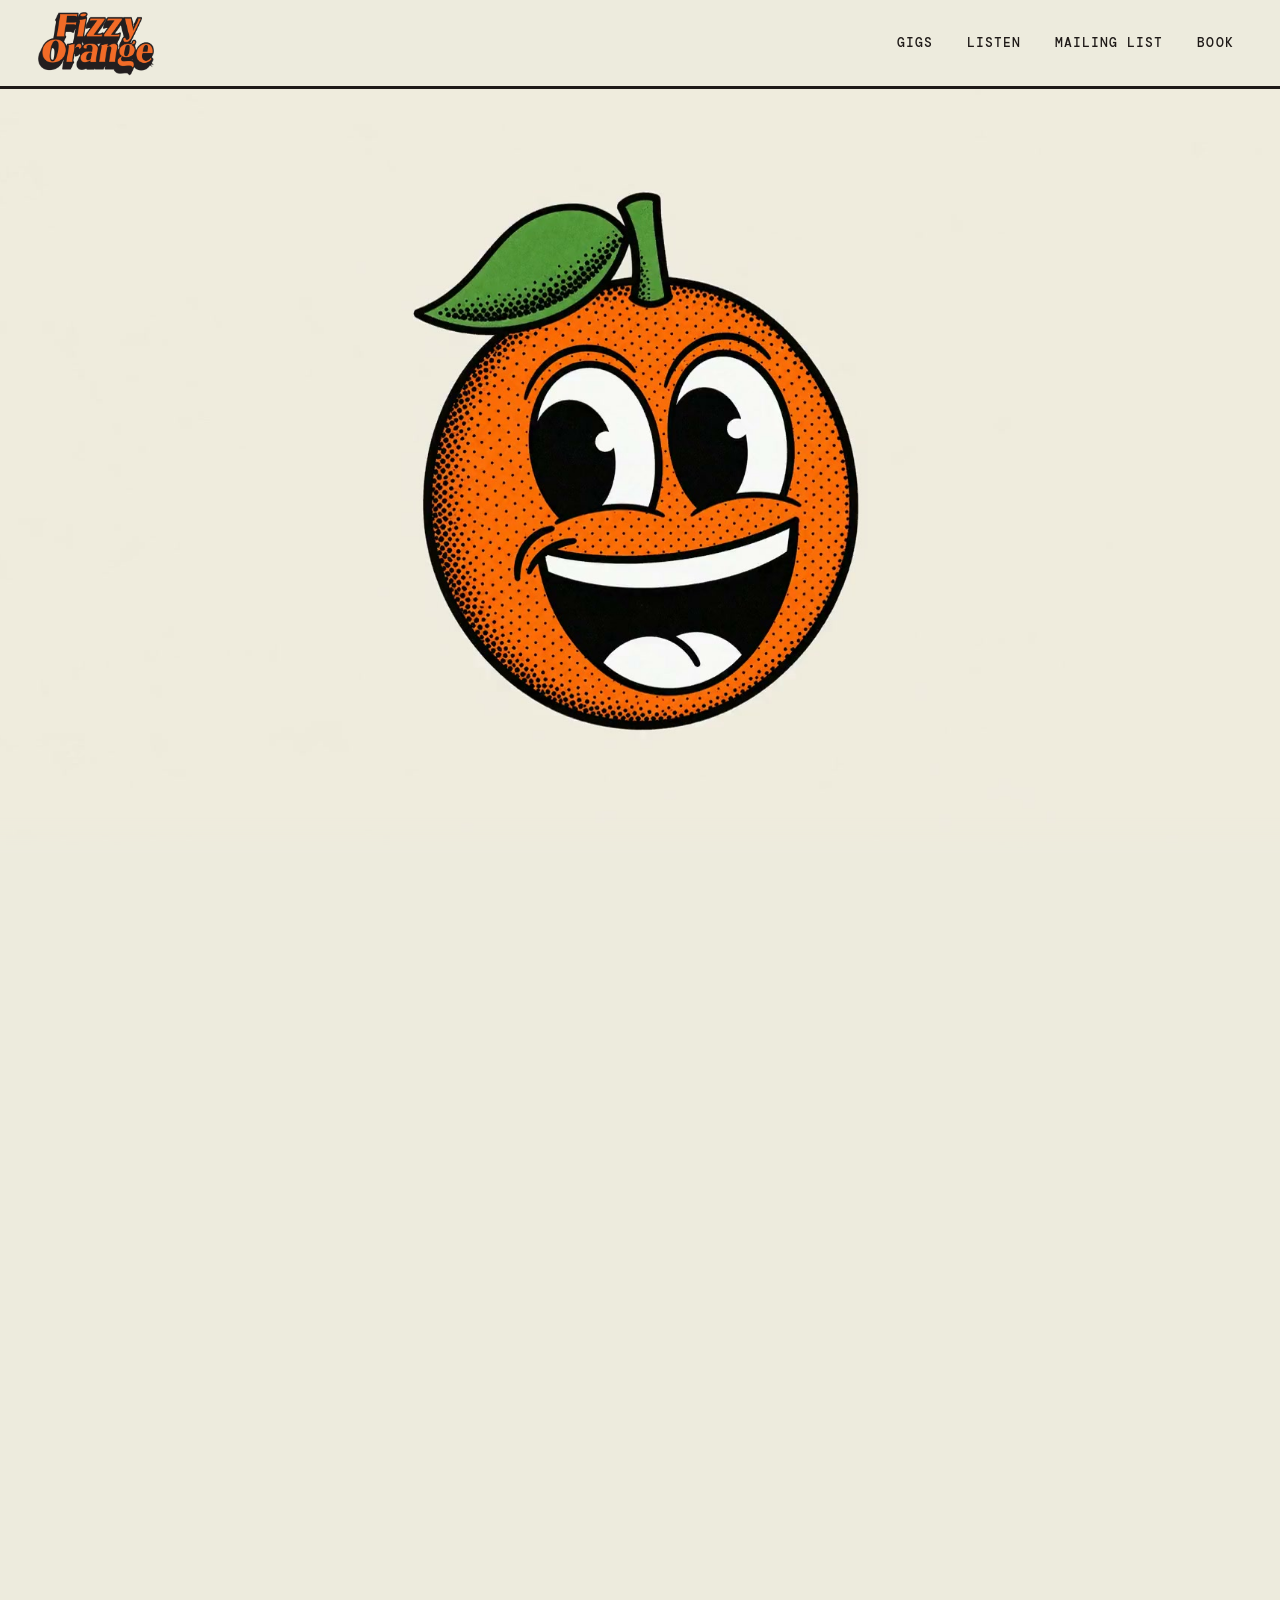
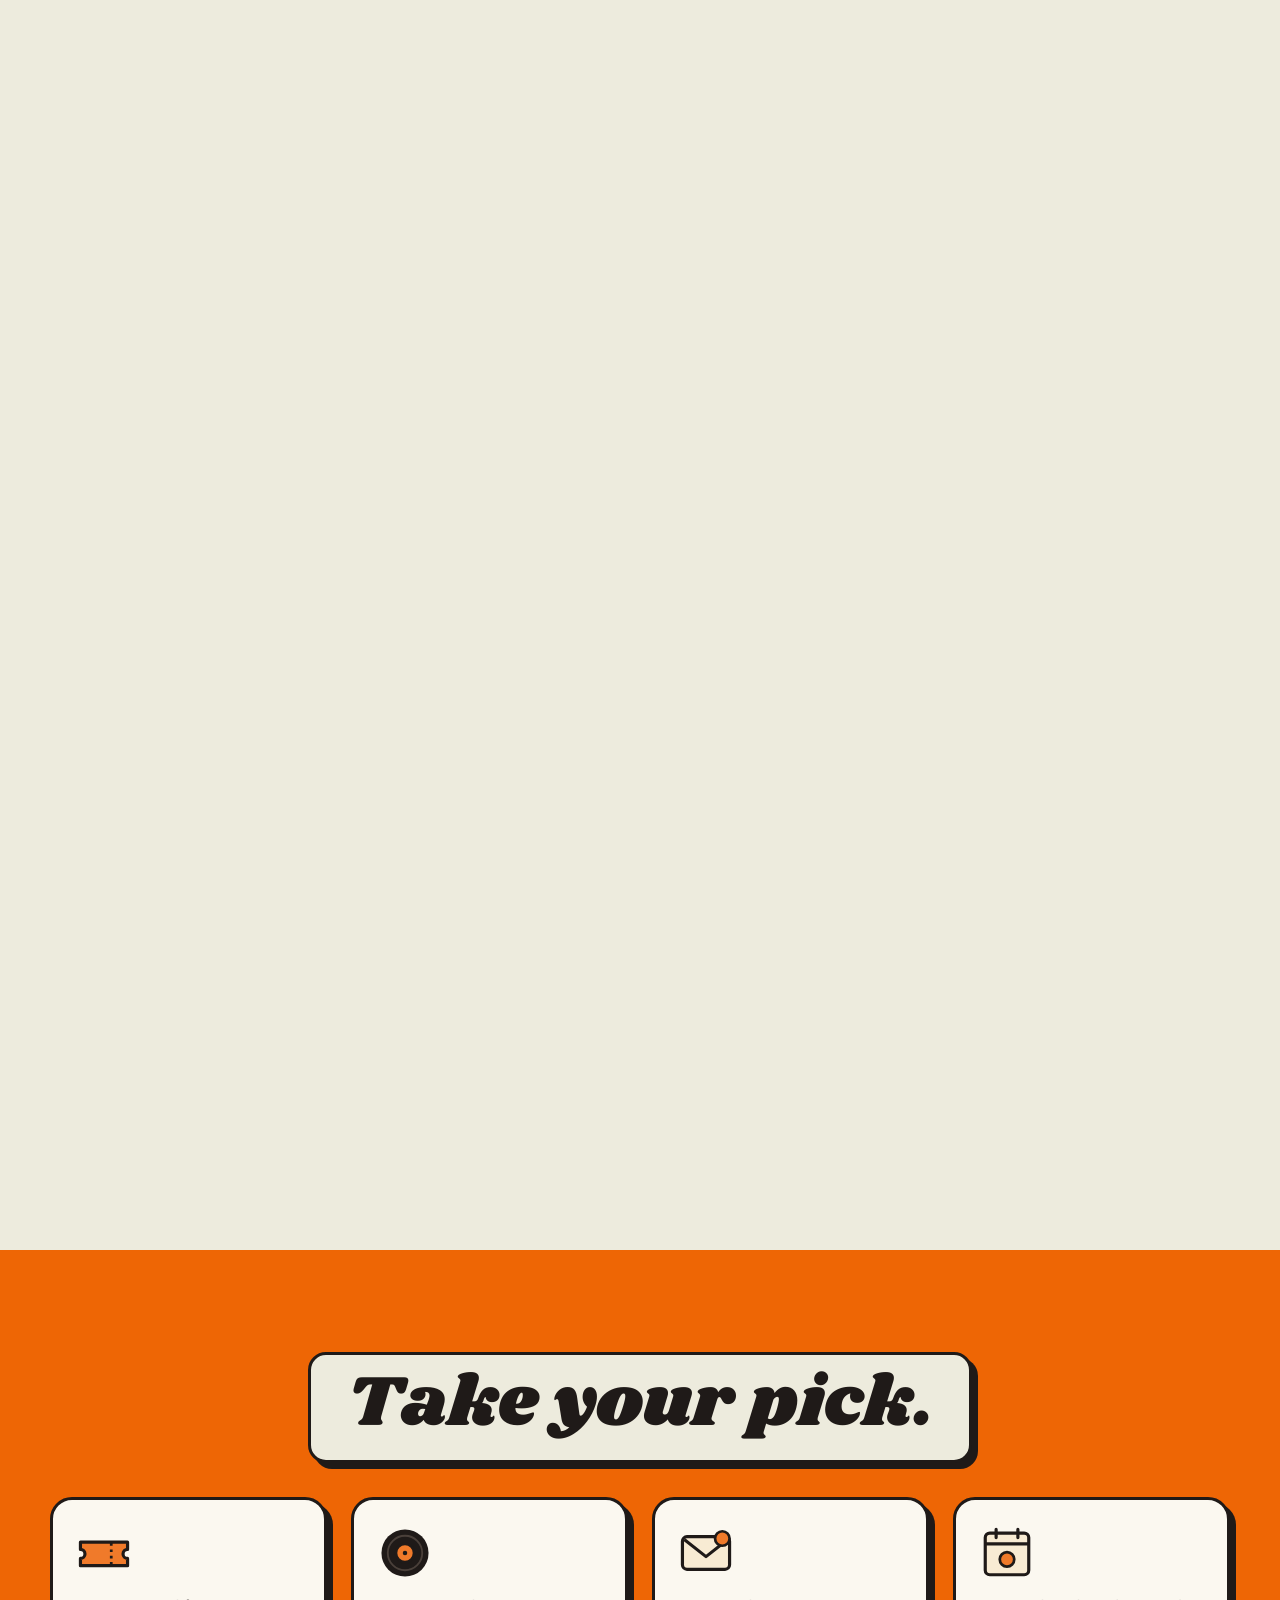
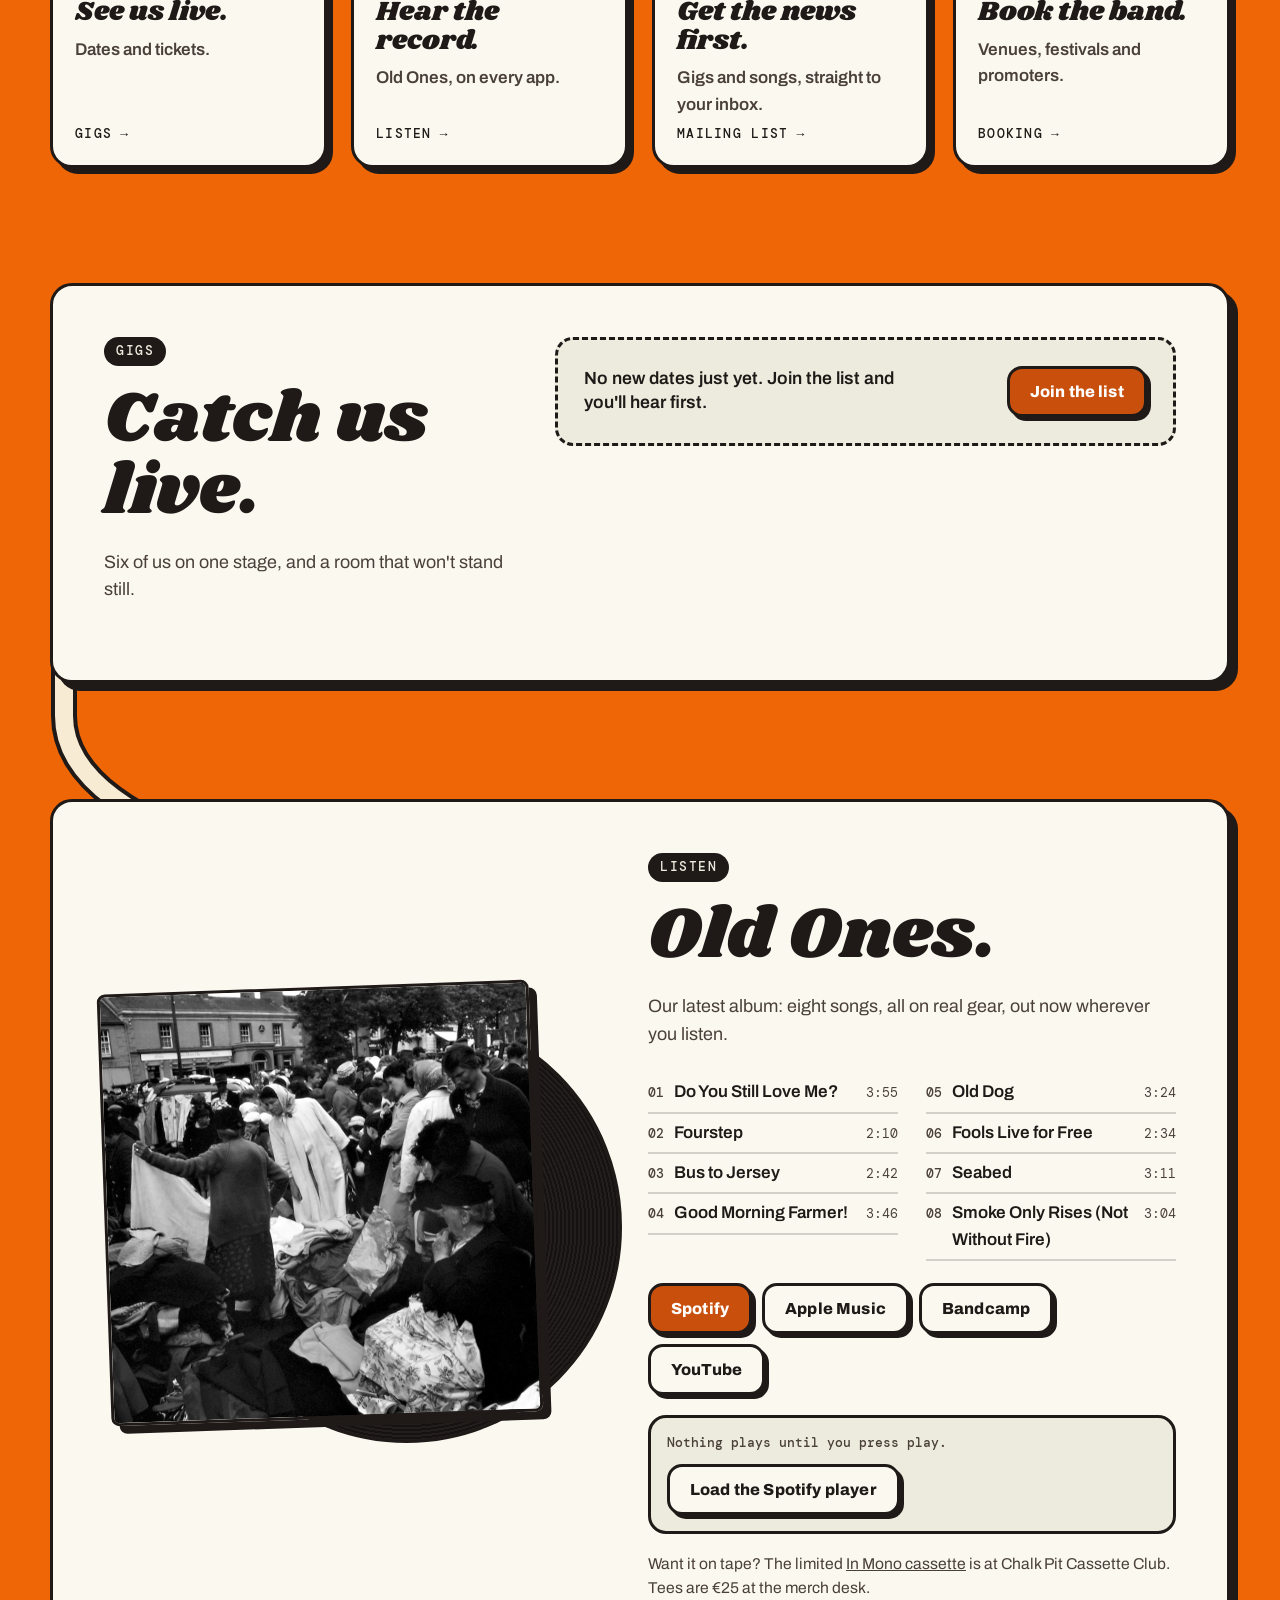
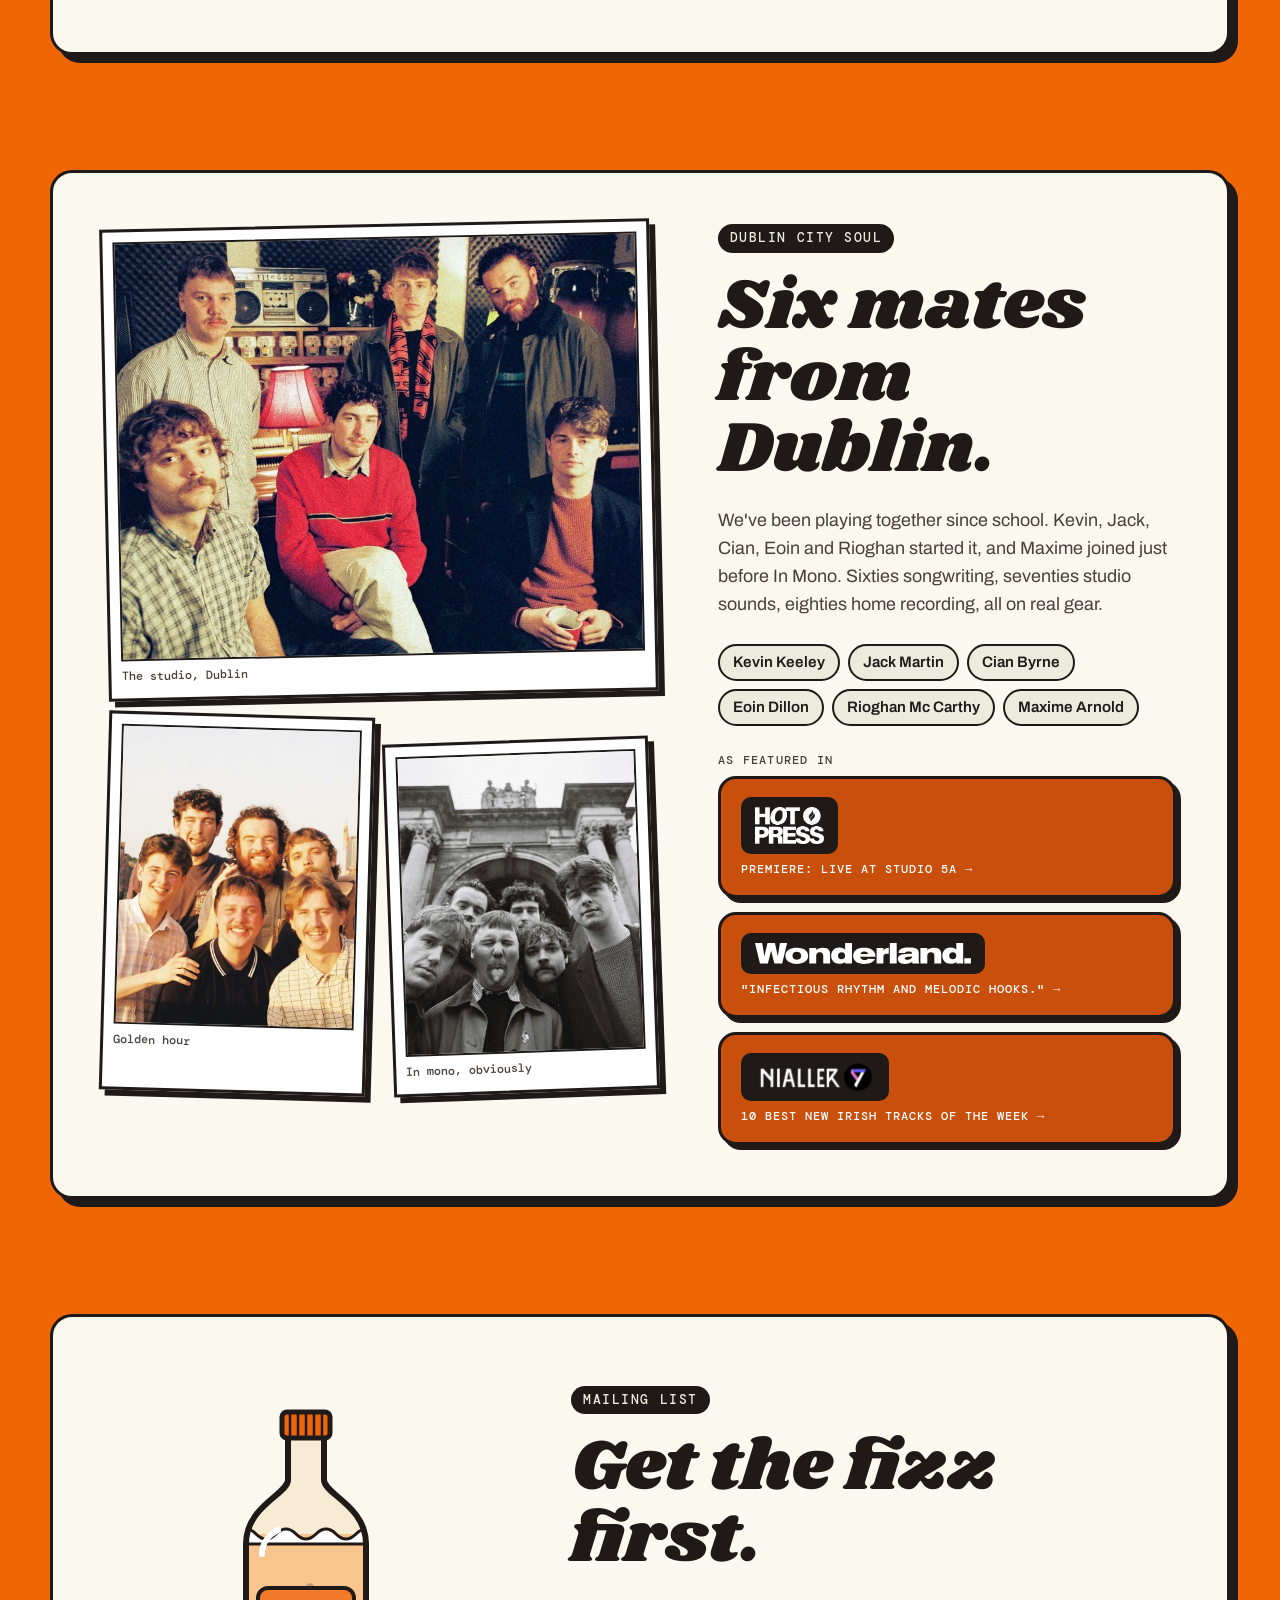
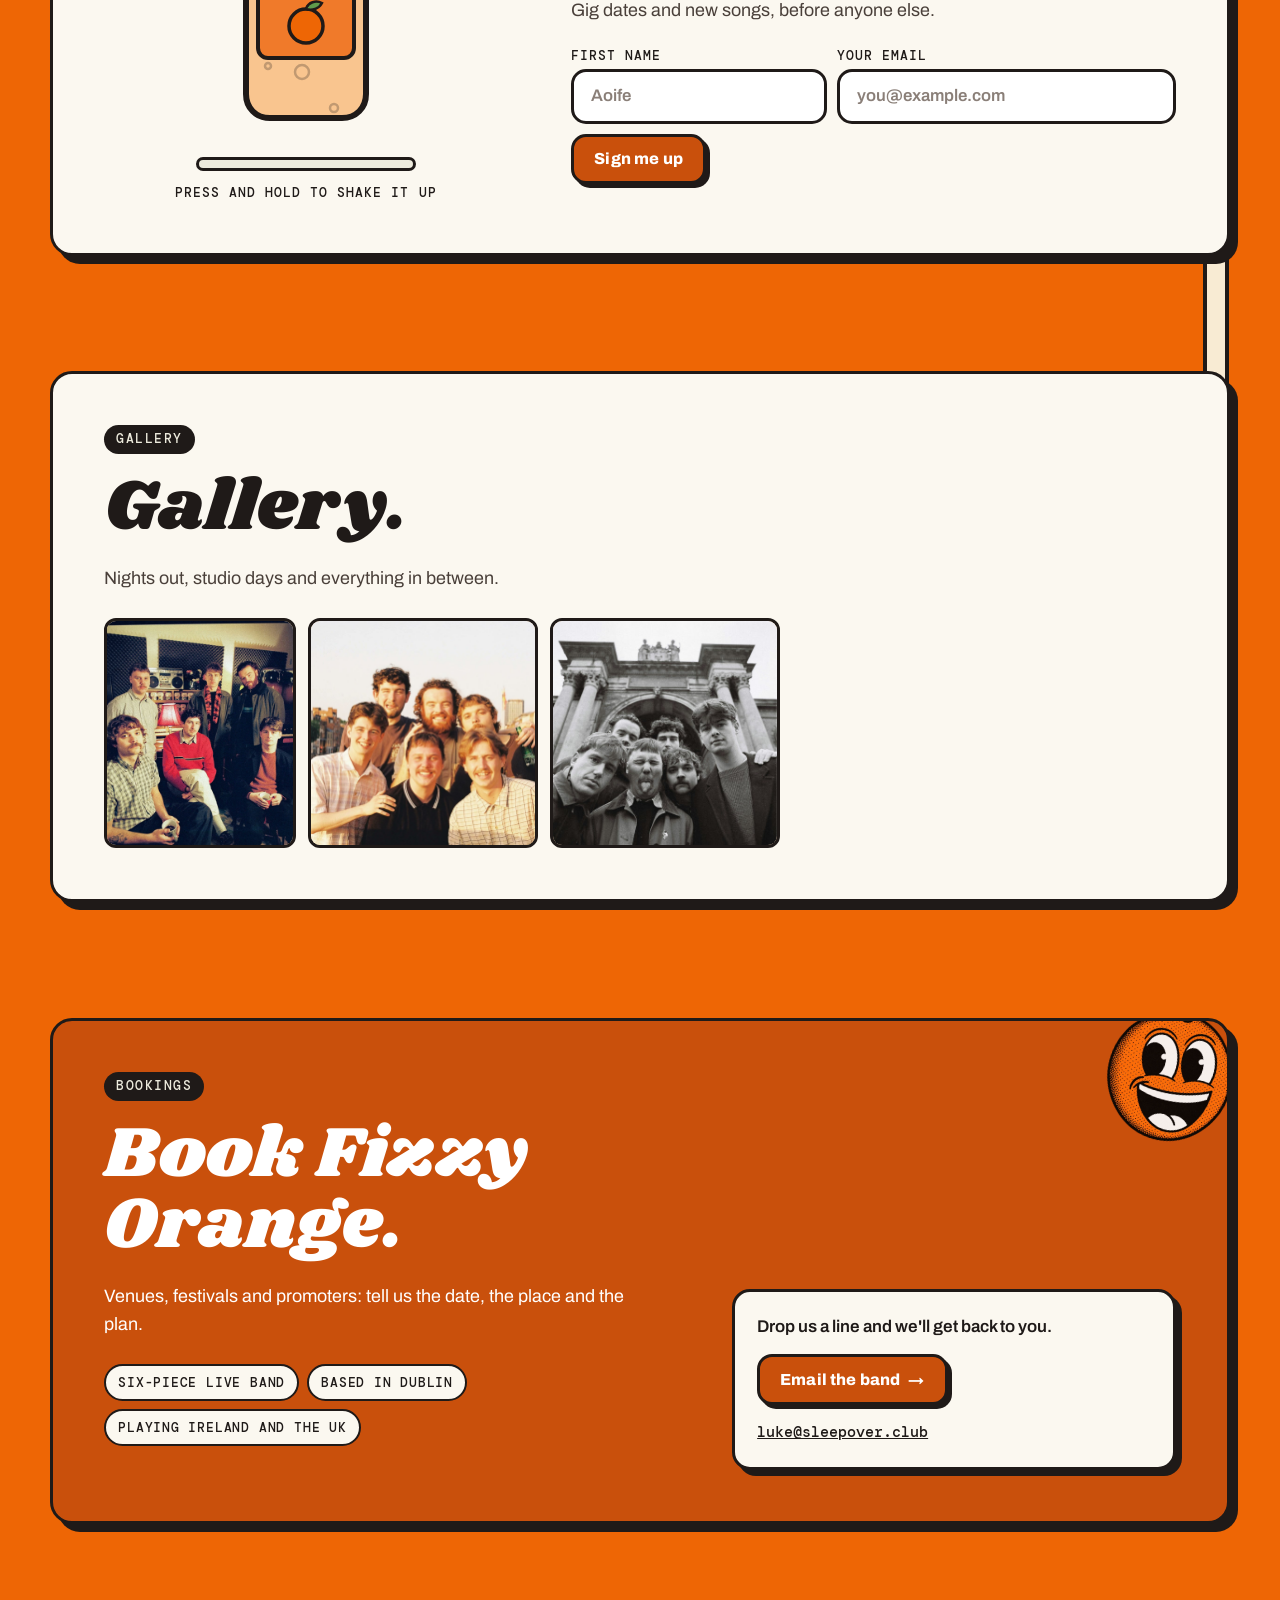
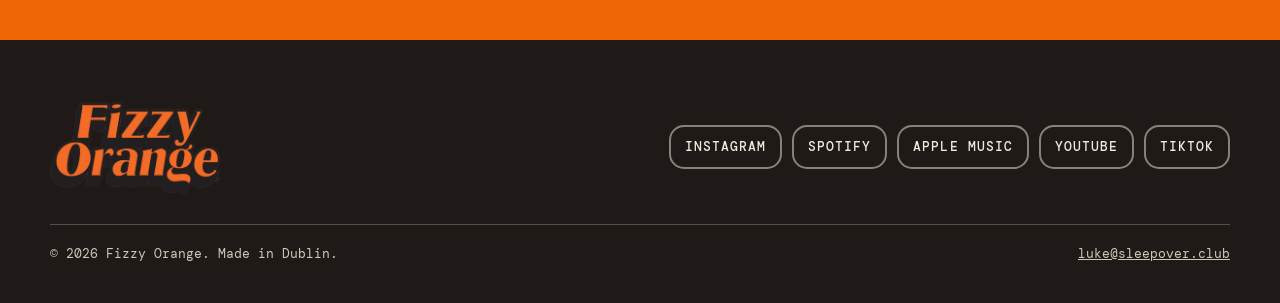
==== commit 52bdb289: "Remove the unsubscribe line from the sign-up forms Co-Authored-By: Claude Opus 5.5 <noreply@anthropi" ====
--- a/index.html
+++ b/index.html
@@ -383,7 +383,6 @@
 .field input::placeholder{color:#8a7f78}
 .success{display:none;margin-top:16px;padding:16px 18px;border:3px solid var(--ink);border-radius:15px;background:var(--leaf);color:#fff;font:700 1.08rem/1.4 var(--body)}
 .sent .success{display:block}
-.success .tip{margin:8px 0 0;font:500 .92rem/1.45 var(--body)}
 .sent form.signup{display:none}
 .form-note{margin:14px 0 0;padding:14px 16px;border:3px solid var(--ink);border-radius:15px;background:#fff;font:600 1rem/1.45 var(--body)}
 .form-note.err{border-color:#B3261E;color:#8C1D18}
@@ -391,8 +390,6 @@
 .form-note .note-btns{display:flex;flex-wrap:wrap;gap:8px;margin-top:12px}
 .form-note .btn{padding:.55em .95em;font-size:.95rem}
 .sent .form-note{display:none}
-.unsub-line{margin:18px 0 0;font:500 .82rem/1.5 var(--mono);color:var(--text-secondary)}
-.unsub-line a{color:var(--ink);font-weight:500}
 @media (max-width:860px){.list .panel{grid-template-columns:1fr}}
 
 /* book */
@@ -715,7 +712,6 @@
               <div class="form-note" id="signupNote" role="alert" hidden></div>
               <div class="success" role="status" id="success">You're on the list. See you down the front.</div>
             </div>
-            <p class="unsub-line">Every email has an unsubscribe link, or <a href="/unsubscribe/">unsubscribe here</a> any time.</p>
           </div>
         </div>
       </div>
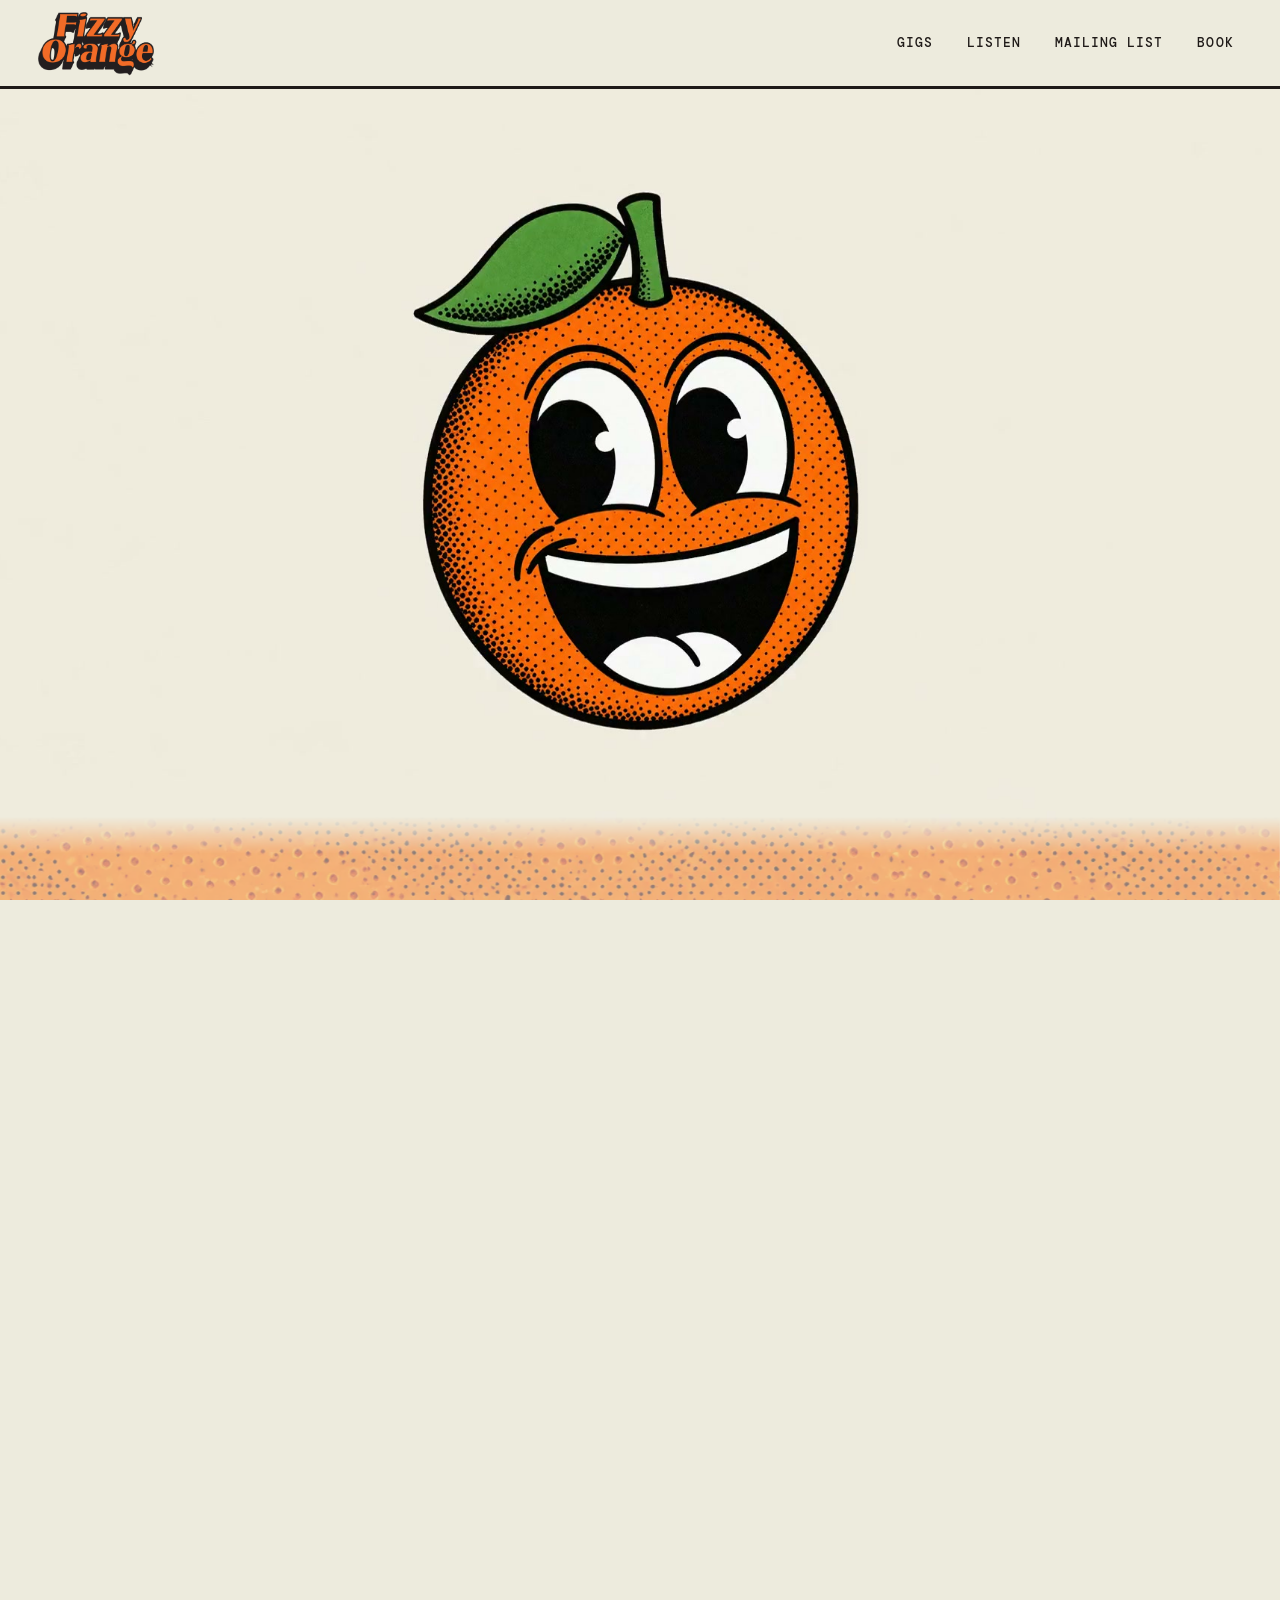
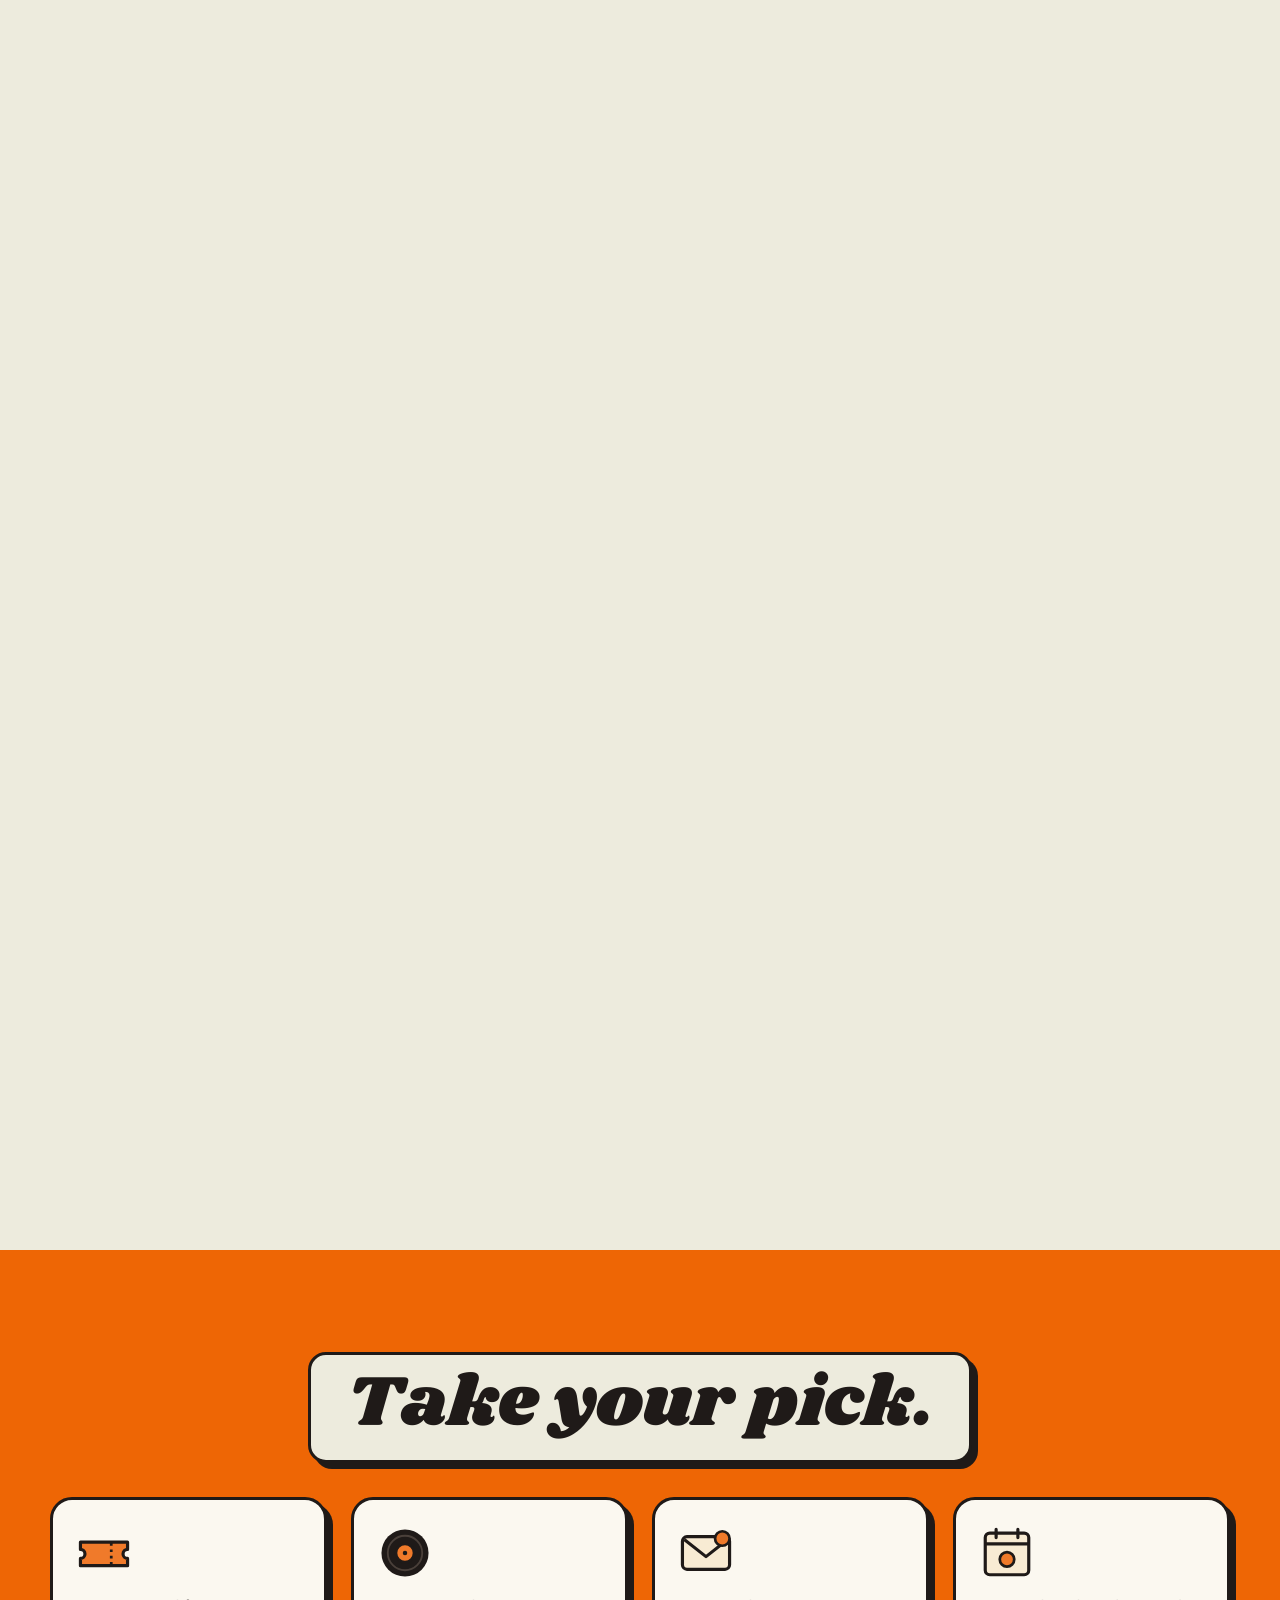
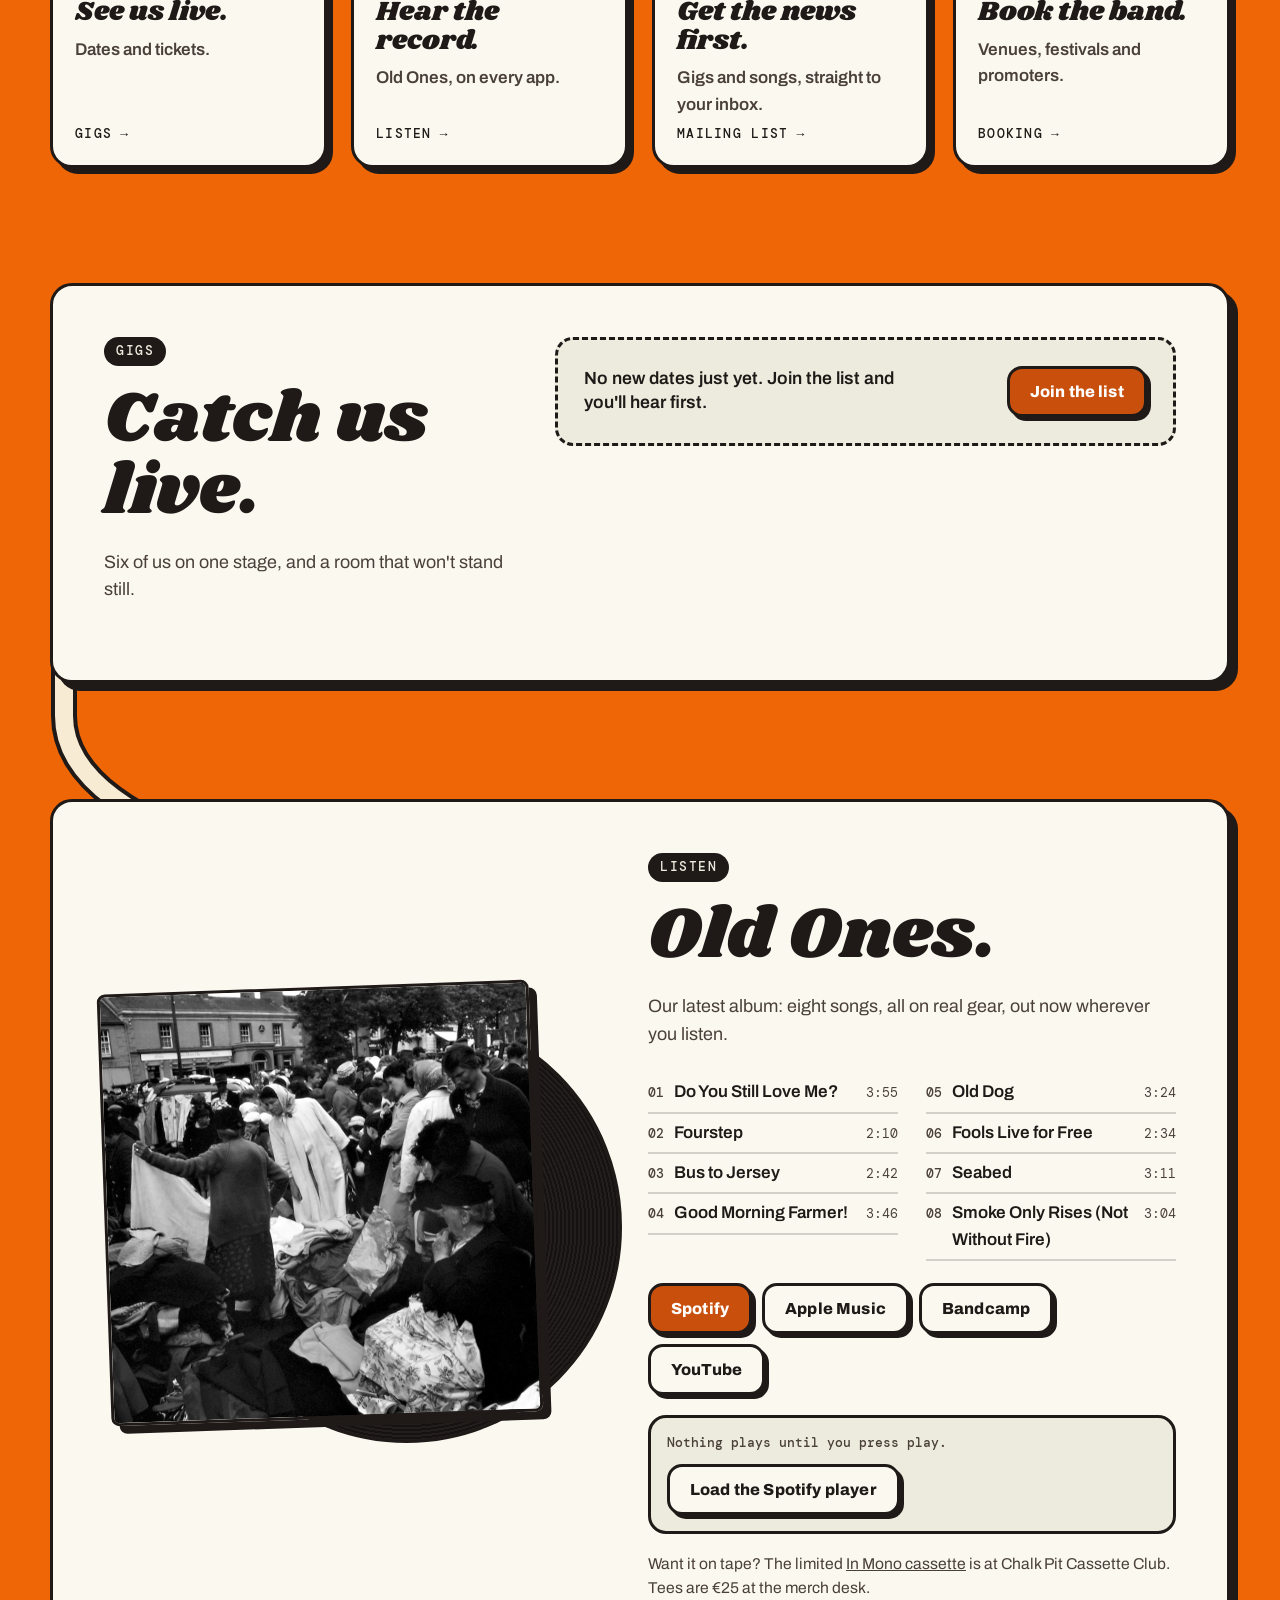
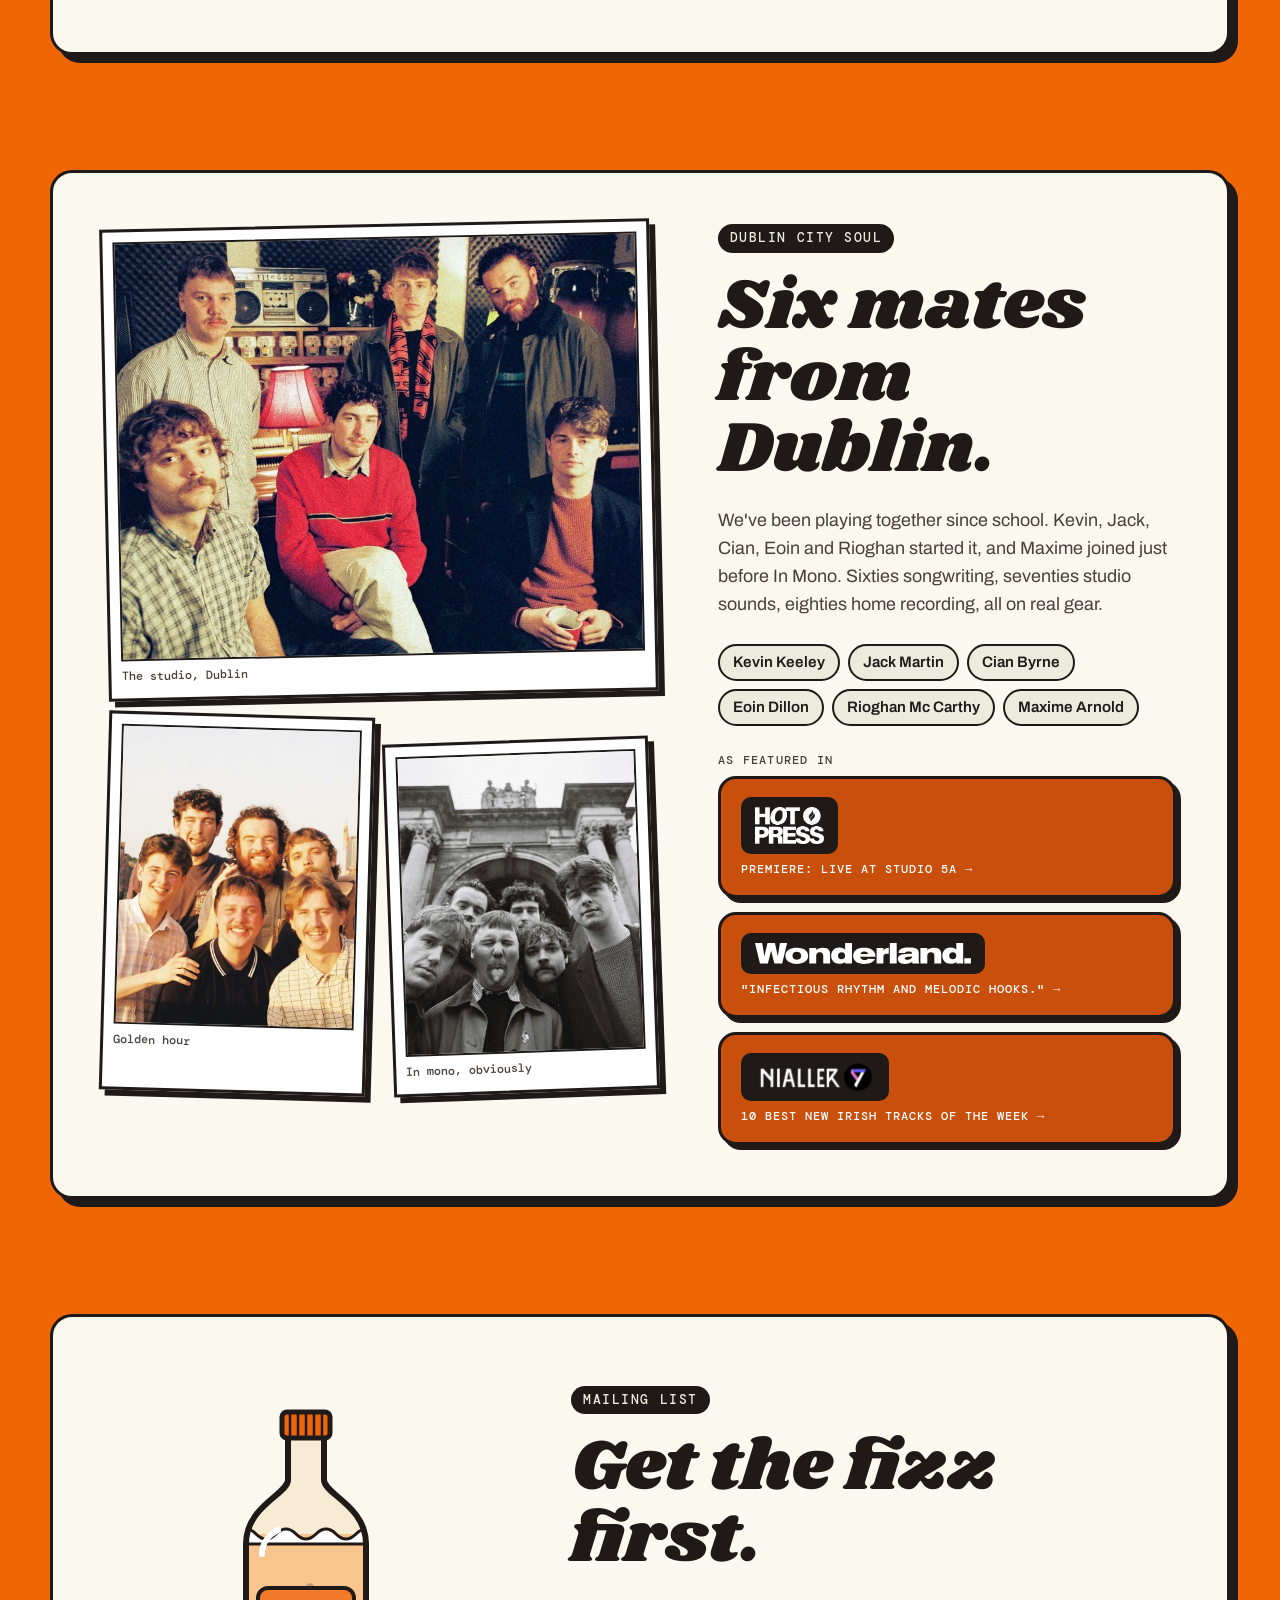
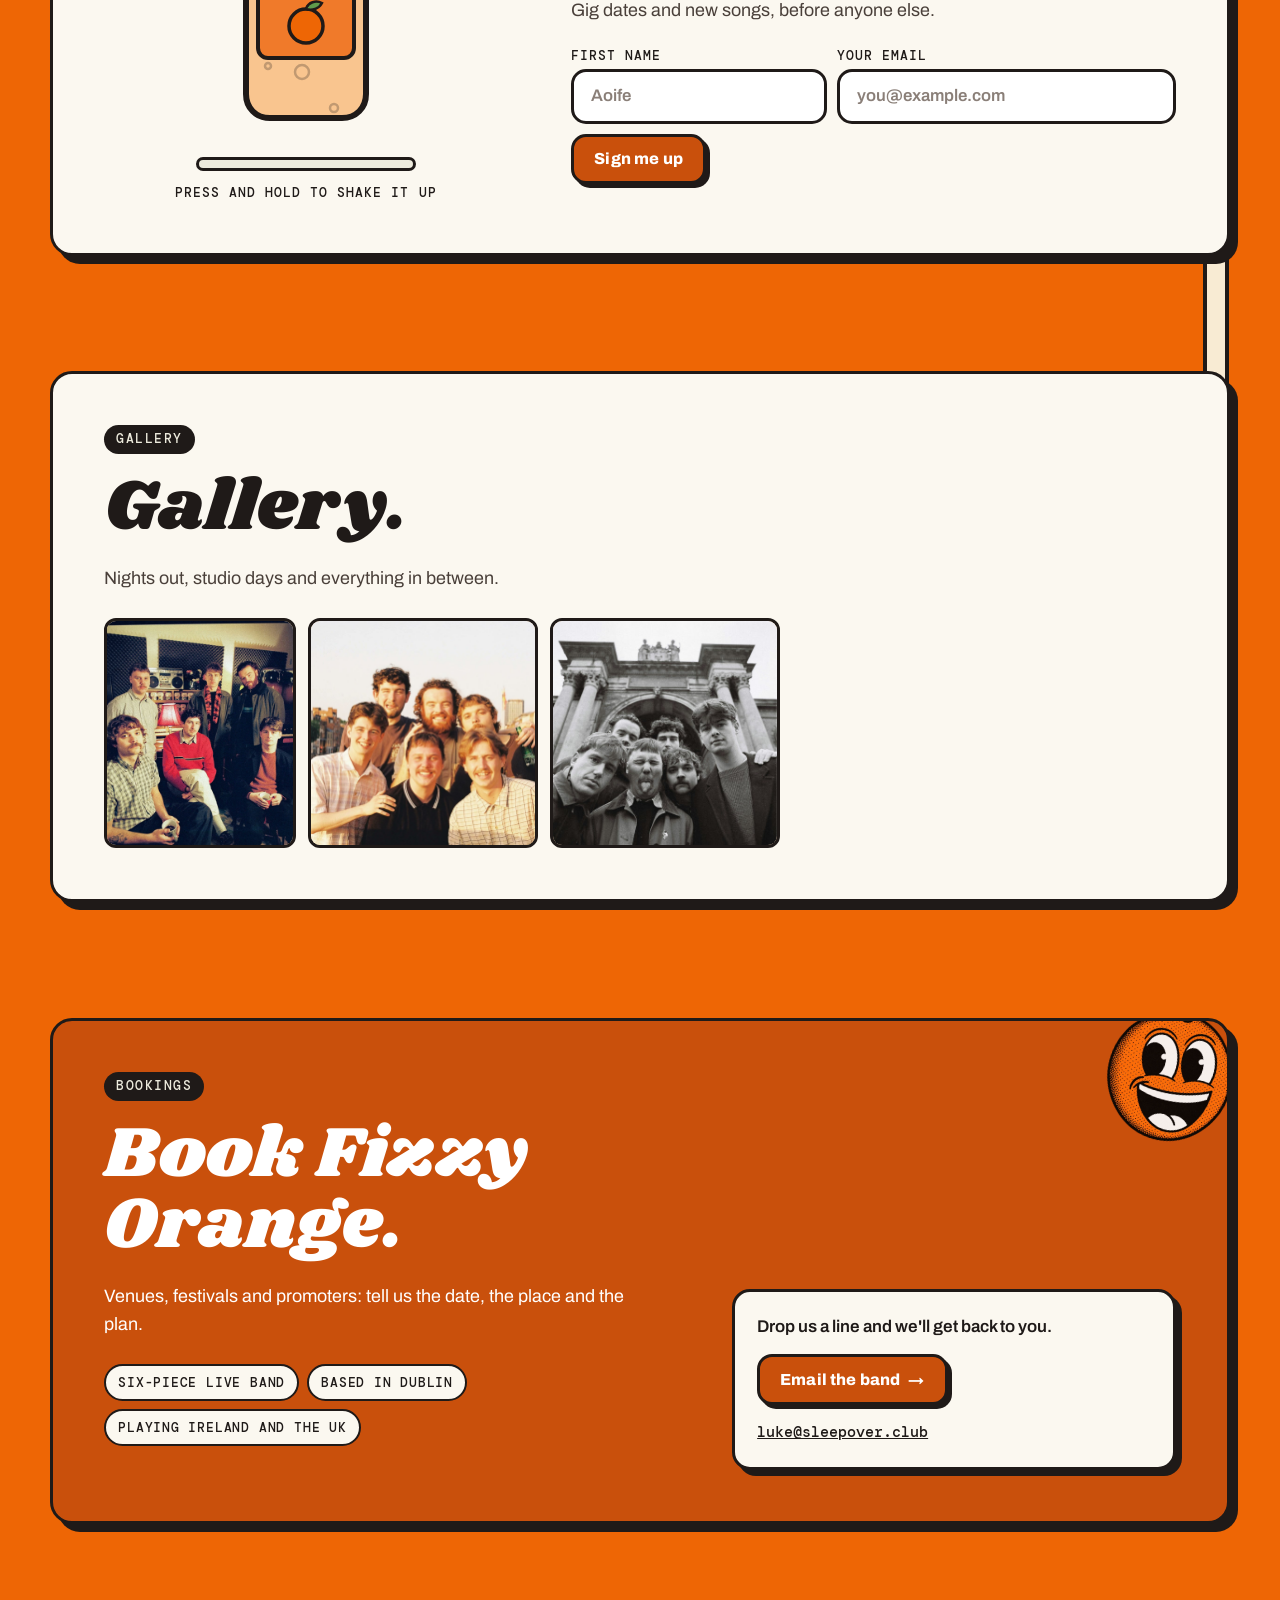
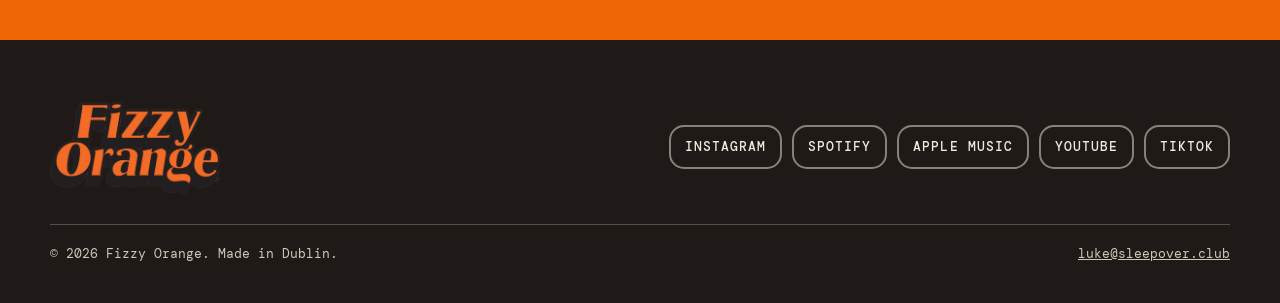
==== commit 47950444: "Hero: 30fps frame-accurate film on a canvas and an inertial page glide Smoothness modelled on the re" ====
--- a/index.html
+++ b/index.html
@@ -52,6 +52,7 @@
 *,*::before,*::after{box-sizing:border-box}
 html,body,section,nav,footer,header,main{max-width:100vw;overflow-x:hidden;overflow-x:clip}
 html{scroll-behavior:smooth;-webkit-text-size-adjust:100%}
+html.glide{scroll-behavior:auto}   /* the glide moves the page itself */
 body{margin:0;background:var(--peel);color:var(--text-primary);font-family:var(--body);font-size:1.0625rem;line-height:1.55;animation:pagein .9s var(--ease-out) both}
 @keyframes pagein{from{opacity:0}to{opacity:1}}
 img{max-width:100%;height:auto;display:block}
@@ -89,7 +90,7 @@
 .hero-scrub{position:relative;height:850vh;background:var(--paper)}
 .stage{position:sticky;top:0;height:100vh;overflow:hidden;background:var(--paper)}
 .frame{position:absolute;left:50%;top:var(--FY);width:var(--W);height:var(--H);transform:translate(-50%,-50%)}
-.frame .poster,.frame video,.frame .ending{position:absolute;inset:0;width:100%;height:100%;object-fit:cover;background-size:cover;background-position:center}
+.frame .poster,.frame video,.frame canvas,.frame .ending{position:absolute;inset:0;width:100%;height:100%;object-fit:cover;background-size:cover;background-position:center}
 /* the surround: paper, then peel, feathered over the frame's edges so the video itself never needs a mask */
 .surround{position:absolute;inset:0;pointer-events:none;background:var(--paper);
   -webkit-mask-image:linear-gradient(90deg,#000 calc(50% - var(--W)/2),transparent calc(50% - var(--W)*.465),transparent calc(50% + var(--W)*.465),#000 calc(50% + var(--W)/2)),linear-gradient(180deg,#000 calc(var(--FY) - var(--H)/2),transparent calc(var(--FY) - var(--H)*.455),transparent calc(var(--FY) + var(--H)*.455),#000 calc(var(--FY) + var(--H)/2));
@@ -97,11 +98,12 @@
   -webkit-mask-composite:source-over;mask-composite:add}
 .surround .peelbg{position:absolute;inset:0;background:var(--peel) url("assets/peel.webp") center/cover;opacity:0;will-change:opacity}
 .frame .poster,.frame .ending{opacity:0;transition:opacity .6s var(--ease-soft)}
-.frame video{opacity:0;transition:opacity .5s var(--ease-soft);will-change:transform;transform:translateZ(0)}
+.frame video,.frame canvas{display:block;opacity:0;transition:opacity .5s var(--ease-soft);will-change:transform;transform:translateZ(0)}
+.stage.use-canvas video,.stage:not(.use-canvas) canvas{display:none}
 .stage.landed .poster{opacity:1}
-.stage.video-ready video{opacity:1}
+.stage.video-ready video,.stage.video-ready canvas{opacity:1}
 .stage.video-ready .poster{opacity:0}
-.stage.video-failed video{display:none}
+.stage.video-failed video,.stage.video-failed canvas{display:none}
 .stage.video-failed.late .ending{opacity:1}
 .stage.video-failed.late .poster{opacity:0}
 .dropper{position:absolute;left:29.3%;top:15.28%;width:41.4%;pointer-events:none;animation:drop 1.25s cubic-bezier(.3,0,.4,1) both;animation-delay:.25s}
@@ -460,6 +462,7 @@
         <div class="poster" id="poster"></div>
         <div class="ending" id="ending"></div>
         <video id="hero" preload="none" muted playsinline aria-hidden="true" tabindex="-1"></video>
+        <canvas id="heroCanvas" aria-hidden="true"></canvas>
       </div>
       <div class="surround" aria-hidden="true"><div class="peelbg" id="peelbg"></div></div>
       <div class="frame" aria-hidden="true"><img class="dropper" src="assets/orange-happy.webp" alt="" width="900" height="900"></div>
@@ -797,13 +800,14 @@
   // two cuts of the same footage: wide for computers, tall for phones and portrait tablets
   // (bytes are the real file sizes, used when Content-Length is missing)
   const HERO = {
-    desk: { video: 'assets/hero-scrub.mp4', bytes: 19564161, poster: 'assets/hero-poster.jpg', ending: 'assets/hero-ending.jpg' },
-    mob: { video: 'assets/hero-scrub-m.mp4', bytes: 7673565, poster: 'assets/hero-poster-m.jpg', ending: 'assets/hero-ending-m.jpg' }
+    desk: { video: 'assets/hero-film.mp4', bytes: 15673383, poster: 'assets/hero-poster.jpg', ending: 'assets/hero-ending.jpg' },
+    mob: { video: 'assets/hero-film-m.mp4', bytes: 6752409, poster: 'assets/hero-poster-m.jpg', ending: 'assets/hero-ending-m.jpg' }
   };
   const PEEL_IN = [0.31, 0.39];          // where the footage's backdrop turns from paper to peel
   const heroSec = document.querySelector('.hero-scrub');
   const stage = document.getElementById('stage');
   const video = document.getElementById('hero');
+  const canvas = document.getElementById('heroCanvas');
   const ring = stage.querySelector('.ring circle:last-child');
   const posterEl = document.getElementById('poster');
   const endingEl = document.getElementById('ending');
@@ -890,7 +894,7 @@
     heroRange = Math.max(1, heroSec.offsetHeight - innerHeight);
   }
   function heroProgress(){ return clamp((scrollY - heroTop) / heroRange, 0, 1); }
-  addEventListener('resize', () => { measureHero(); if (scrubOn) onScroll(); });
+  addEventListener('resize', () => { measureHero(); if (filmOn) sizeFilm(); if (scrubOn) onScroll(); });
 
   function updateCaptions(p){
     bands.forEach((band, i) => {
@@ -912,10 +916,185 @@
     if (late !== stage._late) { stage._late = late; stage.classList.toggle('late', late); }
   }
 
-  // seek gating
-  // the footage is drawn at 15 frames a second, cartoon style: snap every seek to the middle
-  // of a whole frame, and skip it entirely when that frame is already on screen
-  const FPS = 15;
+  /* ================= the film =================
+     360 frames, 30 a second, drawn to a canvas. The browser's own video decoder (WebCodecs) turns
+     frames out of the downloaded file as the scroll needs them, so the picture follows with no
+     seeking delay, neighbouring frames blend while it moves, and it settles on a crisp whole frame
+     at rest. Browsers without WebCodecs seek the <video> instead. */
+  const FRAMES = 360, FPS = 30;
+
+  // just enough of an MP4 reader for our own files: where each frame's bytes are, which frames are
+  // keyframes, and the codec settings the decoder needs
+  function readMp4(buf){
+    const dv = new DataView(buf.buffer, buf.byteOffset, buf.byteLength);
+    const tag = o => String.fromCharCode(buf[o], buf[o + 1], buf[o + 2], buf[o + 3]);
+    function kids(start, end){
+      const out = {};
+      for (let o = start; o + 8 <= end;) {
+        let size = dv.getUint32(o), head = 8;
+        if (size === 1) { size = Number(dv.getBigUint64(o + 8)); head = 16; } else if (size === 0) size = end - o;
+        if (size < head) break;
+        (out[tag(o + 4)] = out[tag(o + 4)] || []).push({ start: o + head, end: o + size });
+        o += size;
+      }
+      return out;
+    }
+    const one = (box, name) => { const k = kids(box.start, box.end)[name]; if (!k) throw new Error('mp4: no ' + name); return k[0]; };
+    const moov = kids(0, buf.length).moov[0];
+    for (const trak of kids(moov.start, moov.end).trak || []) {
+      const mdia = one(trak, 'mdia');
+      if (tag(one(mdia, 'hdlr').start + 8) !== 'vide') continue;
+      const stbl = one(one(mdia, 'minf'), 'stbl');
+      const stsd = one(stbl, 'stsd'), entry = kids(stsd.start + 8, stsd.end).avc1[0];
+      const avcC = kids(entry.start + 78, entry.end).avcC[0];
+      const description = buf.slice(avcC.start, avcC.end);
+      const hex = b => b.toString(16).padStart(2, '0');
+      const codec = 'avc1.' + hex(description[1]) + hex(description[2]) + hex(description[3]);
+      const width = dv.getUint16(entry.start + 24), height = dv.getUint16(entry.start + 26);
+      const stsz = one(stbl, 'stsz'), fixed = dv.getUint32(stsz.start + 4), count = dv.getUint32(stsz.start + 8);
+      const sizes = Array.from({ length: count }, (_, i) => fixed || dv.getUint32(stsz.start + 12 + i * 4));
+      const box = kids(stbl.start, stbl.end);
+      let offsets;
+      if (box.stco) { const b = box.stco[0], n = dv.getUint32(b.start + 4); offsets = Array.from({ length: n }, (_, i) => dv.getUint32(b.start + 8 + i * 4)); }
+      else { const b = box.co64[0], n = dv.getUint32(b.start + 4); offsets = Array.from({ length: n }, (_, i) => Number(dv.getBigUint64(b.start + 8 + i * 8))); }
+      const stsc = one(stbl, 'stsc'), runs = Array.from({ length: dv.getUint32(stsc.start + 4) }, (_, i) => ({ first: dv.getUint32(stsc.start + 8 + i * 12), per: dv.getUint32(stsc.start + 12 + i * 12) }));
+      const keys = new Set();
+      if (box.stss) { const b = box.stss[0], n = dv.getUint32(b.start + 4); for (let i = 0; i < n; i++) keys.add(dv.getUint32(b.start + 8 + i * 4) - 1); }
+      const samples = [];
+      let si = 0;
+      offsets.forEach((off, c) => {
+        let per = runs[0].per;
+        for (const r of runs) if (c + 1 >= r.first) per = r.per;
+        for (let k = 0; k < per && si < count; k++, si++) { samples.push({ off, size: sizes[si], key: box.stss ? keys.has(si) : true }); off += sizes[si]; }
+      });
+      return { codec, description, width, height, samples };
+    }
+    throw new Error('mp4: no video');
+  }
+
+  const cx = canvas.getContext('2d', { alpha: false });
+  let heroBuf = null, filmOn = false, dec = null, decCfg = null, fs = null, fedTo = -1, needKey = true, flushTimer = 0, drawnF = -1, filmShown = false;
+  const cache = new Map();            // frame number -> decoded picture (ImageBitmap)
+  const inflight = new Set();         // frames handed to the decoder and not back yet
+  let CAP = 16;                       // decoded frames kept: more than one run of 10 between keyframes
+  let fw = 0, fh = 0, bw = 0, bh = 0; // the film's own size, and the size frames are kept and drawn at
+
+  async function startFilm(buf){
+    if (!('VideoDecoder' in window) || !('EncodedVideoChunk' in window) || !('createImageBitmap' in window)) return false;
+    let info;
+    try { info = readMp4(buf); } catch (_) { return false; }
+    const config = { codec: info.codec, description: info.description, codedWidth: info.width, codedHeight: info.height, optimizeForLatency: true };
+    try { if (!(await VideoDecoder.isConfigSupported(config)).supported) return false; } catch (_) { return false; }
+    fs = info.samples;
+    if (fs.length < FRAMES) return false;
+    fw = info.width; fh = info.height;
+    sizeFilm();
+
+    dec = new VideoDecoder({ output: gotFrame, error: filmBroke });
+    dec.configure(decCfg = config);
+    fedTo = -1; needKey = true; drawnF = -1; filmShown = false; filmOn = true;
+    return true;
+  }
+  // frames are kept, and the canvas drawn, at the size the screen shows them (at most the film's own),
+  // so every frame is drawn once at 1:1: a 1440px laptop shows the wide cut about 1600px across
+  function sizeFilm(){
+    const box = canvas.parentElement.getBoundingClientRect();
+    const k = Math.min(1, (box.width * (devicePixelRatio || 1)) / fw);
+    const w = Math.max(2, Math.round(fw * k)), h = Math.max(2, Math.round(fh * k));
+    if (w === bw && h === bh) return;
+    bw = canvas.width = w; bh = canvas.height = h;
+    CAP = clamp(Math.floor(150e6 / (w * h * 4)), 16, 28);   // about 150 MB of decoded frames
+    cx.imageSmoothingQuality = 'high';
+    if (filmShown) drawFilm(fd, true);
+  }
+  function stopFilm(){
+    filmOn = false;
+    clearTimeout(flushTimer);
+    if (dec && dec.state !== 'closed') { try { dec.close(); } catch (_) {} }
+    dec = null; fs = null;
+    cache.forEach(b => b.close()); cache.clear(); inflight.clear();
+    stage.classList.remove('use-canvas');
+  }
+  function filmBroke(){
+    // the decoder gave up (a driver problem, say): carry on with the video element instead
+    if (!filmOn) return;
+    stopFilm();
+    if (heroBuf) useVideo(heroBuf, loadToken);
+  }
+  function gotFrame(frame){
+    const i = Math.round(frame.timestamp / 1000);
+    if (!filmOn || cache.has(i)) { frame.close(); inflight.delete(i); return; }
+    // copy it out and hand the frame straight back, so the decoder never runs short of buffers
+    const opts = bw < frame.displayWidth ? { resizeWidth: bw, resizeHeight: bh, resizeQuality: 'high' } : undefined;
+    createImageBitmap(frame, opts).then(bmp => {
+      frame.close(); inflight.delete(i);
+      if (!filmOn || cache.has(i)) { bmp.close(); return; }
+      cache.set(i, bmp);
+      // over the limit: let go of frames already scrolled past before the ones coming up
+      while (cache.size > CAP) {
+        let far = -1, worst = -1;
+        for (const k of cache.keys()) { const d = (k - fd) * dir, score = d < 0 ? -d * 2 : d; if (score > worst) { worst = score; far = k; } }
+        cache.get(far).close(); cache.delete(far);
+      }
+      if (Math.abs(i - fd) < 2) drawFilm(fd, true);     // the frame the picture was waiting for
+    }).catch(() => { frame.close(); inflight.delete(i); });
+  }
+  const keyBefore = i => { while (i > 0 && !fs[i].key) i--; return i; };
+  // make sure frame i gets decoded: carry on from the last frame fed if that's cheaper,
+  // otherwise start again at the keyframe before it
+  function need(i){
+    if (!filmOn || i < 0 || i >= FRAMES || cache.has(i) || inflight.has(i) || dec.state !== 'configured') return;
+    if (dec.decodeQueueSize > 12) {
+      // busy: if it's still working on frames the page has already left behind (a fast flick), drop them
+      // and jump straight to the keyframe before where the page is now; otherwise the loop asks again
+      let near = false;
+      const here = Math.round(fd);
+      for (const j of inflight) if (Math.abs(j - i) <= 12 || Math.abs(j - here) <= 12) { near = true; break; }
+      if (near) return;
+      dec.reset(); dec.configure(decCfg); inflight.clear(); needKey = true;
+    }
+    const k = keyBefore(i);
+    const from = !needKey && i > fedTo && i - fedTo <= i - k + 1 ? fedTo + 1 : k;
+    // scrolling back up, every frame of this run of 10 will be wanted: decode it in one pass,
+    // up to the frames already in hand, rather than coming back for the top of it later
+    let to = i;
+    if (dir < 0 && from === k) while (to + 1 < FRAMES && !fs[to + 1].key && !cache.has(to + 1) && !inflight.has(to + 1)) to++;
+    for (let j = from; j <= to; j++) {
+      const smp = fs[j];
+      dec.decode(new EncodedVideoChunk({ type: smp.key ? 'key' : 'delta', timestamp: j * 1000, data: heroBuf.subarray(smp.off, smp.off + smp.size) }));
+      inflight.add(j);
+    }
+    fedTo = to; needKey = false;
+    // a safety net for decoders that hold the last frame back until told nothing more is coming
+    // (Chrome hands every frame straight back, so this rarely fires)
+    clearTimeout(flushTimer);
+    flushTimer = setTimeout(() => { if (filmOn && inflight.has(Math.round(fd)) && dec.state === 'configured') { needKey = true; dec.flush().catch(() => {}); } }, 400);
+  }
+  function nearestCached(i){
+    let best = -1, dist = Infinity;
+    for (const k of cache.keys()) { const d = Math.abs(k - i); if (d < dist) { dist = d; best = k; } }
+    return best;
+  }
+  function drawFilm(f, force){
+    if (!filmOn) return;
+    if (!force && Math.abs(f - drawnF) < 0.002) return;
+    const i0 = Math.floor(f), a = f - i0;
+    const A = cache.get(i0), B = a > 0.02 && i0 + 1 < FRAMES ? cache.get(i0 + 1) : null;
+    const base = A ? i0 : nearestCached(Math.round(f));
+    if (base < 0) return;
+    cx.globalAlpha = 1;
+    cx.drawImage(cache.get(base), 0, 0, canvas.width, canvas.height);
+    if (A && B) { cx.globalAlpha = a; cx.drawImage(B, 0, 0, canvas.width, canvas.height); cx.globalAlpha = 1; }
+    // a stand-in frame is redrawn when the right one lands
+    drawnF = A && (B || a <= 0.02) ? f : -1;
+    if (!filmShown) { filmShown = true; revealFilm(); }
+  }
+  function revealFilm(){
+    const reveal = () => stage.classList.add('video-ready');
+    stage.classList.contains('landed') ? reveal() : setTimeout(reveal, 1500);
+  }
+
+  // the fallback: seek the video element to whole frames, skipping frames already on screen
   let seekBusy = false, pendingTime = null, lastFrame = -1;
   function requestSeek(t){
     if (!video.duration) return;
@@ -928,19 +1107,41 @@
     seekBusy = false;
     if (pendingTime !== null) { const t = pendingTime; pendingTime = null; requestSeek(t); }
   });
-  video.addEventListener('error', () => { seekBusy = false; pendingTime = null; failVideo(); });
-
-  // eased display time, a loop that rests
-  let target = 0, shown = 0, rafId = null, lastTick = 0, heroOnScreen = true;
+  video.addEventListener('error', () => { seekBusy = false; pendingTime = null; if (!filmOn) failVideo(); });
+
+  /* Two eases in one loop that rests, as on the SureClick site: the film's progress trails the
+     (gliding) page so it drifts on for a moment, and when everything stops the picture settles
+     onto the nearest whole frame. */
+  let target = 0, shown = 0, fd = 0, dir = 1, speed = 0, rafId = null, lastTick = 0, heroOnScreen = true;
   function tick(now){
     const dt = Math.min(100, now - (lastTick || now)); lastTick = now;
-    const k = loadedMode === 'mob' ? 0.32 : 0.16;   // touch scrolling already glides, so phones get lighter easing
-    shown += (target - shown) * (1 - Math.pow(1 - k, dt / 16.667));
-    let busy = Math.abs(target - shown) >= 0.0005;
-    if (!busy) shown = target;
-    requestSeek(shown * (video.duration || 0));
+    const ease = n => 1 - Math.pow(1 - n, dt / 16.667);
+    shown += (target - shown) * ease(loadedMode === 'mob' ? 0.22 : 0.1);   // phones keep a little more grip under the finger
+    const resting = Math.abs(target - shown) < 0.0005;
+    if (resting) shown = target;
+    const goal = resting ? Math.round(shown * (FRAMES - 1)) : shown * (FRAMES - 1);
+    const was = fd;
+    fd += (goal - fd) * ease(resting ? 0.18 : 0.5);
+    const settled = resting && Math.abs(goal - fd) < 0.01;
+    if (settled) fd = goal;
+    if (fd !== was) dir = fd > was ? 1 : -1;
+    speed = Math.abs(fd - was);
+    showFilm(settled);
     updateCaptions(shown);
-    if (busy) rafId = requestAnimationFrame(tick); else { rafId = null; lastTick = 0; }
+    if (settled) { rafId = null; lastTick = 0; } else rafId = requestAnimationFrame(tick);
+  }
+  function showFilm(atRest){
+    if (!filmOn) { requestSeek(fd / FPS); return; }
+    const i0 = Math.floor(fd);
+    need(i0);
+    if (fd - i0 > 0.02) need(i0 + 1);
+    // decode ahead in the direction of travel, further the faster it's going; going backwards,
+    // start on the previous run of 10 early
+    const ahead = Math.min(12, 3 + Math.round(speed * 3));
+    need(clamp(i0 + (dir > 0 ? ahead : -3 - ahead), 0, FRAMES - 1));
+    // at rest, have a few frames ready either way
+    if (atRest) { need(clamp(i0 + 3, 0, FRAMES - 1)); need(clamp(i0 - 3, 0, FRAMES - 1)); }
+    drawFilm(fd);
   }
   function kick(){ if (rafId === null && heroOnScreen && scrubOn) rafId = requestAnimationFrame(tick); }
   function onScroll(){ target = heroProgress(); kick(); }
@@ -953,7 +1154,7 @@
   // the drop, then the hand-over to the footage
   function landed(){ stage.classList.add('landed'); kick(); }
 
-  // blob loader with an honest ring; one load per cut, and a rotation that changes the cut swaps it
+  // the loader: one download per cut with an honest ring; a rotation that changes the cut swaps it
   let loadedMode = null, heroCtrl = null, blobUrl = null, loadToken = 0;
   async function loadHeroBlob(cut, token){
     const ctrl = heroCtrl = new AbortController();
@@ -974,18 +1175,31 @@
     clearTimeout(watchdog);
     if (token !== loadToken) return;               // the cut changed while this one was loading
     ring.style.setProperty('--ld', 0);
+    const buf = new Uint8Array(got);
+    let at = 0; for (const c of chunks) { buf.set(c, at); at += c.length; }
+    heroBuf = buf;
+    if (await startFilm(buf)) {
+      if (token !== loadToken) { stopFilm(); return; }
+      stage.classList.add('use-canvas');
+      fd = shown * (FRAMES - 1);
+      need(Math.round(fd));
+      kick();
+      return;
+    }
+    if (token === loadToken) useVideo(buf, token);
+  }
+  function useVideo(buf, token){
     if (blobUrl) URL.revokeObjectURL(blobUrl);
-    blobUrl = URL.createObjectURL(new Blob(chunks, { type: 'video/mp4' }));
+    blobUrl = URL.createObjectURL(new Blob([buf], { type: 'video/mp4' }));
     video.src = blobUrl;
     video.load();
     video.addEventListener('canplay', () => {
       if (token !== loadToken) return;
       // phones (iPhones especially) only paint seeked frames once the video has played for a moment
-      const settle = () => { lastFrame = -1; seekBusy = false; pendingTime = null; requestSeek(heroProgress() * video.duration); };
+      const settle = () => { lastFrame = -1; seekBusy = false; pendingTime = null; requestSeek(fd / FPS); };
       const pr = video.play();
       if (pr && pr.then) pr.then(() => { video.pause(); settle(); }).catch(settle); else { video.pause(); settle(); }
-      const reveal = () => stage.classList.add('video-ready');
-      stage.classList.contains('landed') ? reveal() : setTimeout(reveal, 1500);
+      revealFilm();
     }, { once: true });
   }
   function failVideo(){ stage.classList.add('video-failed'); }
@@ -996,6 +1210,7 @@
     loadedMode = mode;
     const cut = HERO[mode], token = ++loadToken;
     if (heroCtrl) heroCtrl.abort();
+    stopFilm(); heroBuf = null;
     stage.classList.remove('video-ready', 'video-failed');
     ring.style.setProperty('--ld', 126);
     posterEl.style.backgroundImage = `url('${cut.poster}')`;
@@ -1037,6 +1252,7 @@
     bands.forEach(b => { b.op = -1; b.k = -1; b.vis = null; });
     unpinFinalStates();
     target = shown = heroProgress();
+    fd = shown * (FRAMES - 1);
     updateCaptions(shown);
     document.body.classList.toggle('hero-on', heroOnScreen);
     onScroll();
@@ -1197,7 +1413,97 @@
 
   /* mailing list sign-up: assets/signup.js */
 
-  /* ================= in-page links: scroll, but leave the address bar alone ================= */
+  /* ================= the glide =================
+     Inertial page scrolling for mouse and trackpad, as on the SureClick site: the wheel moves a
+     target and the page eases toward it, so the page (and the film scrubbed off it) carries on for
+     a beat after the visitor stops. Touch screens keep their own momentum; reduced motion keeps
+     plain scrolling. */
+  const FINE = matchMedia('(hover: hover) and (pointer: fine)');
+  const glide = (() => {
+    const LERP = 0.075;              // share of the gap closed per 60fps frame; lower glides longer
+    const easeInOut = t => (t < 0.5 ? 4 * t * t * t : 1 - Math.pow(-2 * t + 2, 3) / 2);
+    let on = false, raf = null, last = 0, lastSet = -1, aim = 0, now_ = 0, tween = null;
+    const maxScroll = () => Math.max(0, document.documentElement.scrollHeight - innerHeight);
+    function frame(t){
+      const dt = Math.min(64, t - (last || t)); last = t;
+      let done;
+      if (tween) {
+        const k = clamp((t - tween.t0) / tween.dur, 0, 1);
+        now_ = tween.from + (tween.to - tween.from) * easeInOut(k);
+        aim = now_; done = k >= 1;
+        if (done) {
+          // late-loading content can move the destination: settle where it is now
+          const fix = tween.where ? clamp(tween.where(), 0, maxScroll()) : now_;
+          tween = null;
+          if (Math.abs(fix - now_) > 1) { aim = fix; done = false; }
+        }
+      } else {
+        now_ += (aim - now_) * (1 - Math.pow(1 - LERP, dt / 16.667));
+        done = Math.abs(aim - now_) < 0.4;
+        if (done) now_ = aim;
+      }
+      lastSet = Math.round(now_);
+      scrollTo(0, now_);
+      if (done) { raf = null; last = 0; } else raf = requestAnimationFrame(frame);
+    }
+    const go = () => { if (raf === null) raf = requestAnimationFrame(frame); };
+    function scrollsInside(el, dy){
+      for (; el && el !== document.body && el !== document.documentElement; el = el.parentElement) {
+        const oy = getComputedStyle(el).overflowY;
+        if ((oy === 'auto' || oy === 'scroll') && el.scrollHeight > el.clientHeight + 1) {
+          if (dy < 0 ? el.scrollTop > 0 : el.scrollTop + el.clientHeight < el.scrollHeight - 1) return true;
+        }
+      }
+      return false;
+    }
+    function onWheel(e){
+      if (e.ctrlKey || e.defaultPrevented || document.querySelector('dialog[open]')) return;
+      let dy = e.deltaY;
+      if (Math.abs(e.deltaX) > Math.abs(dy)) return;
+      if (e.deltaMode === 1) dy *= 40; else if (e.deltaMode === 2) dy *= innerHeight;
+      if (scrollsInside(e.target, dy)) return;
+      e.preventDefault();
+      if (raf === null) now_ = aim = scrollY;
+      if (tween) { tween = null; aim = now_; }
+      aim = clamp(aim + dy, 0, maxScroll());
+      go();
+    }
+    function onScrolled(){
+      // the keyboard, the scrollbar or find-in-page moved the page: follow it, never fight it
+      if (Math.abs(scrollY - lastSet) > 2) {
+        if (raf !== null) { cancelAnimationFrame(raf); raf = null; last = 0; }
+        tween = null; now_ = aim = lastSet = scrollY;
+      }
+    }
+    function to(where){
+      const y = clamp(where(), 0, maxScroll());
+      if (!on) { scrollTo({ top: y }); return; }
+      const from = raf === null ? scrollY : now_;
+      tween = { from, to: y, where, t0: performance.now(), dur: clamp(700 + Math.abs(y - from) * 0.12, 800, 2000) };
+      last = 0; go();
+    }
+    function enable(){
+      if (on) return; on = true;
+      document.documentElement.classList.add('glide');
+      now_ = aim = lastSet = scrollY;
+      addEventListener('wheel', onWheel, { passive: false });
+      addEventListener('scroll', onScrolled, { passive: true });
+    }
+    function disable(){
+      if (!on) return; on = false;
+      document.documentElement.classList.remove('glide');
+      removeEventListener('wheel', onWheel);
+      removeEventListener('scroll', onScrolled);
+      if (raf !== null) { cancelAnimationFrame(raf); raf = null; last = 0; }
+      tween = null;
+    }
+    return { enable, disable, to, get on(){ return on; } };
+  })();
+  const applyGlide = () => (FINE.matches && !RM.matches ? glide.enable() : glide.disable());
+  FINE.addEventListener('change', applyGlide);
+  RM.addEventListener('change', applyGlide);
+
+  /* ================= in-page links: glide there, and leave the address bar alone ================= */
   document.addEventListener('click', e => {
     const a = e.target.closest('a[href^="#"]');
     if (!a || e.defaultPrevented || e.button || e.metaKey || e.ctrlKey || e.shiftKey || e.altKey) return;
@@ -1205,13 +1511,16 @@
     const el = id && id !== 'top' ? document.getElementById(id) : null;
     if (id && id !== 'top' && !el) return;
     e.preventDefault();
-    if (el) el.scrollIntoView({ block: 'start' }); else scrollTo({ top: 0 });
+    // where the section starts, less the room it leaves for the menu bar (measured again on arrival)
+    const where = el ? () => el.getBoundingClientRect().top + scrollY - (parseFloat(getComputedStyle(el).scrollMarginTop) || 0) : () => 0;
+    if (glide.on) glide.to(where); else if (el) el.scrollIntoView({ block: 'start' }); else scrollTo({ top: 0 });
     // keyboard users land where they were sent
     if (e.detail === 0) { const t = el || document.getElementById('main'); if (!t.hasAttribute('tabindex')) t.setAttribute('tabindex', '-1'); t.focus({ preventScroll: true }); }
   });
   scrollTo({ top: 0, behavior: 'instant' });
 
   /* ================= go ================= */
+  applyGlide();
   applyHeroMode();
   if (RM.matches) pinToFinalStates();
   drawRibbon();
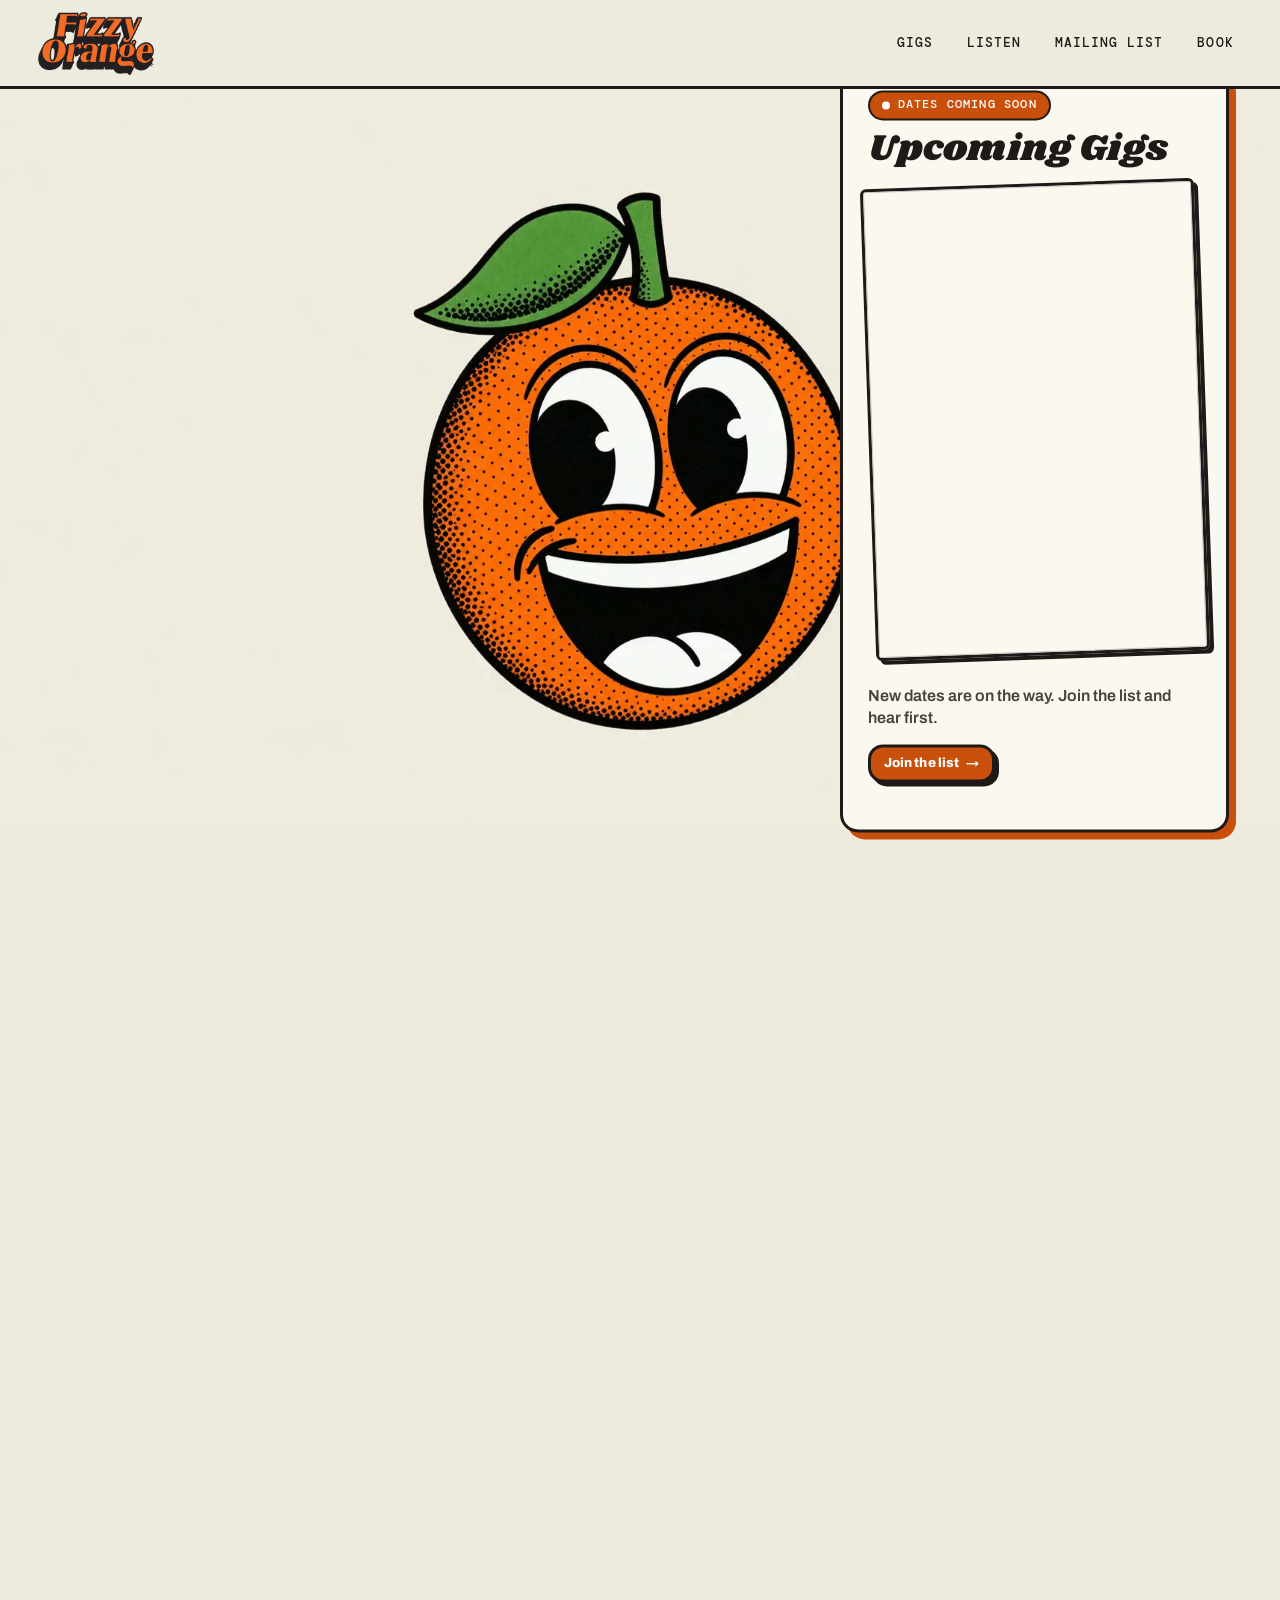
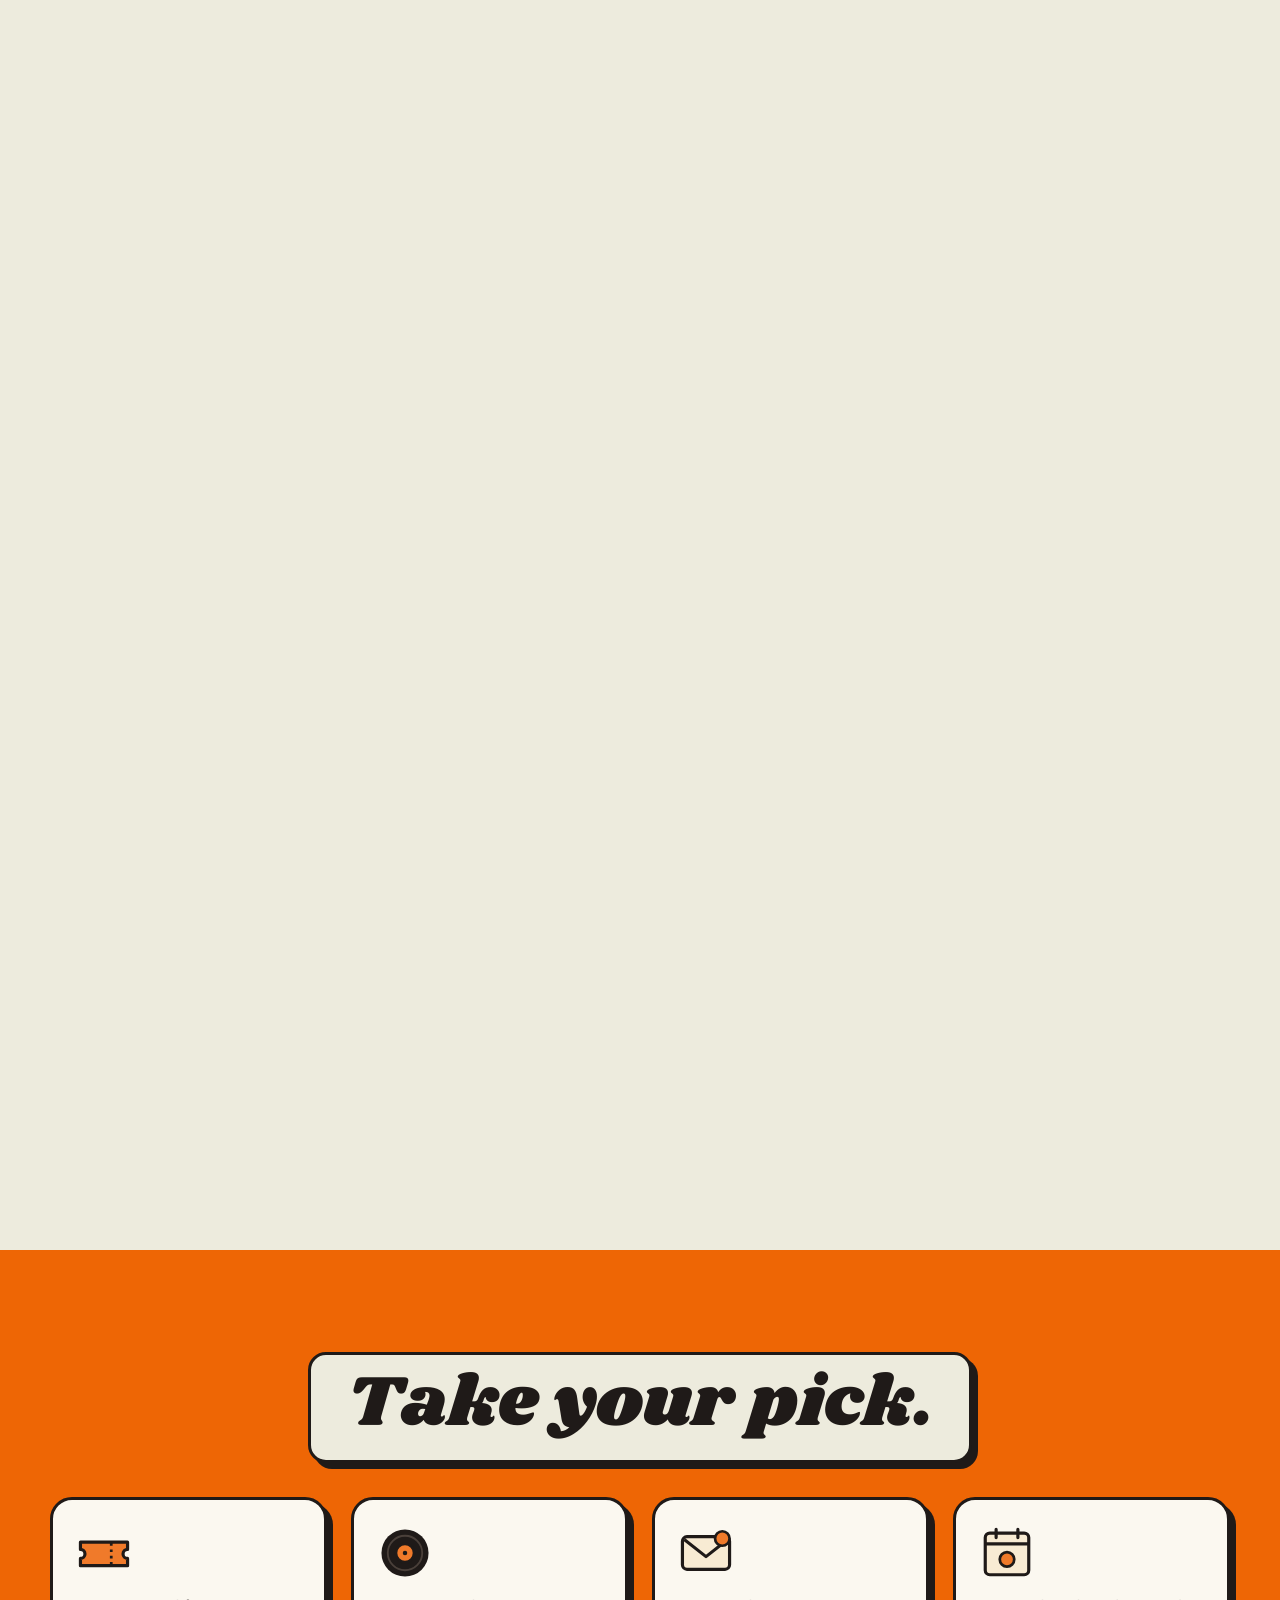
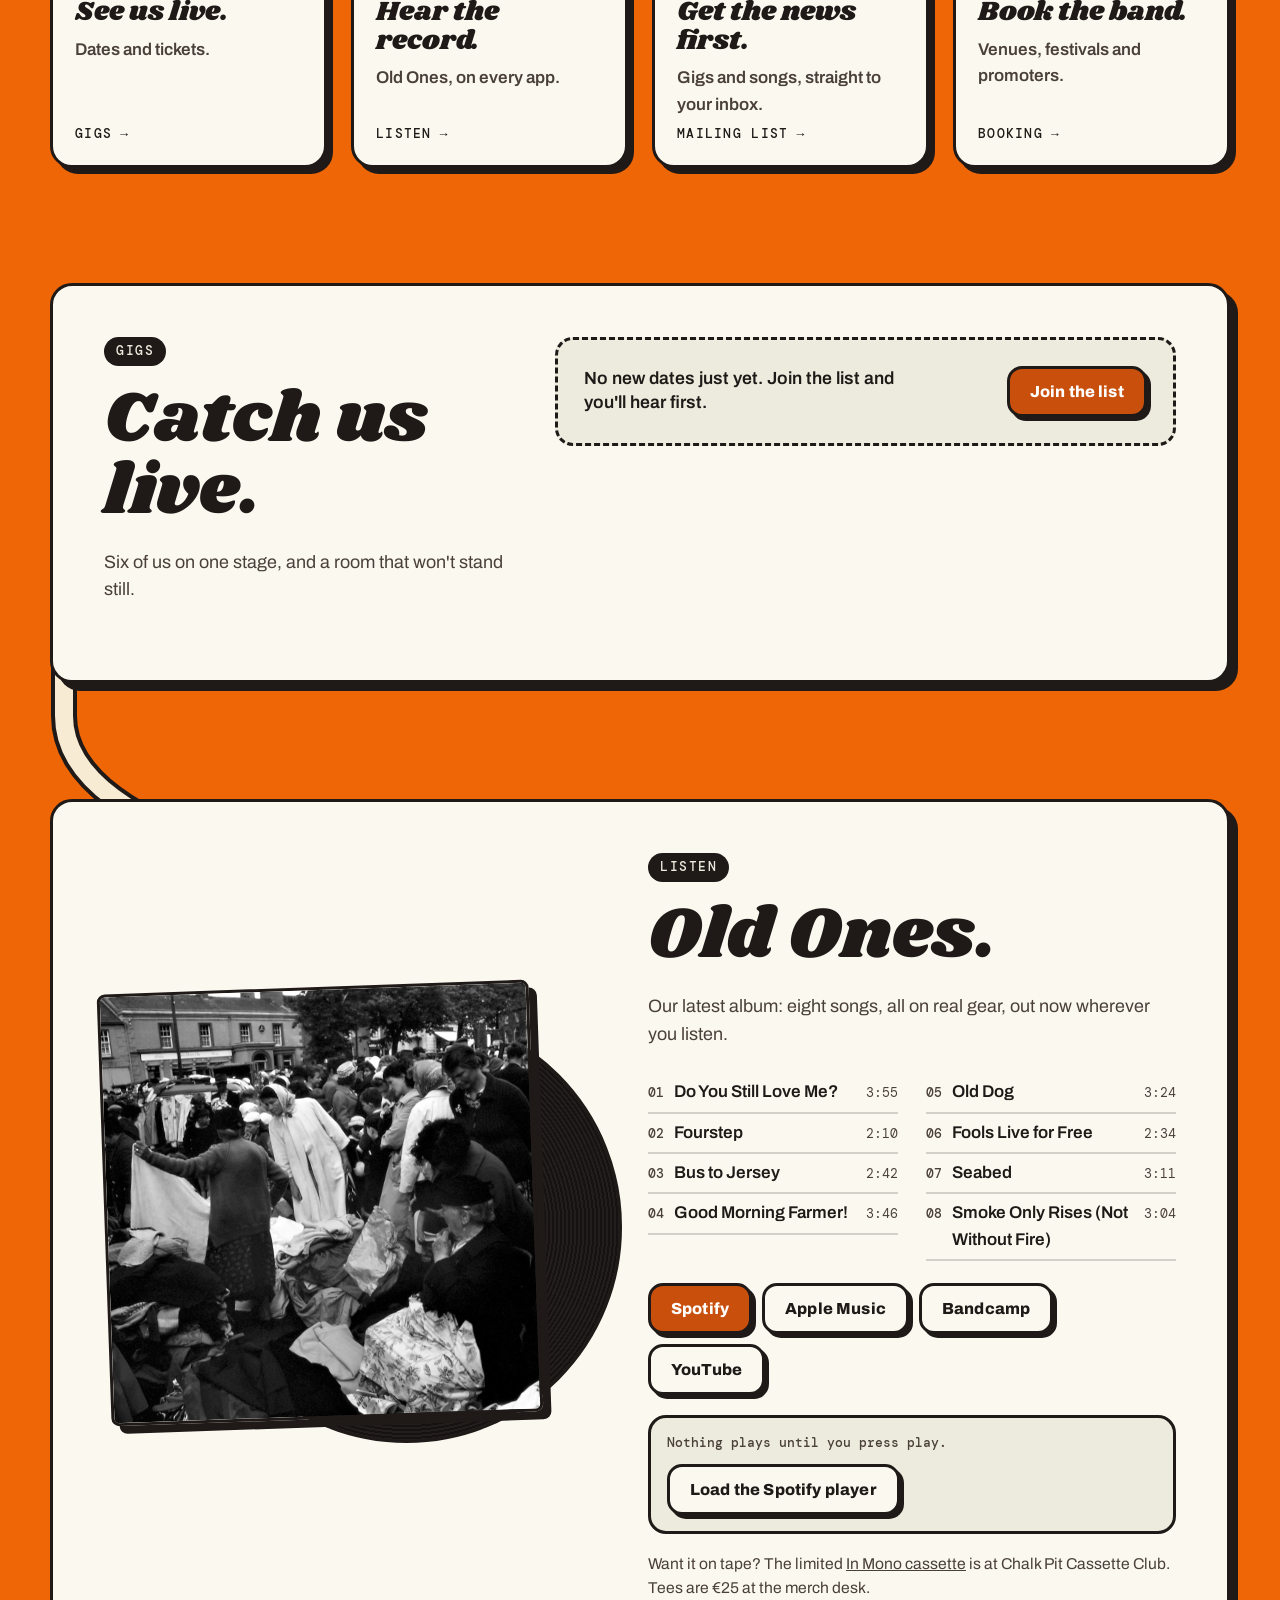
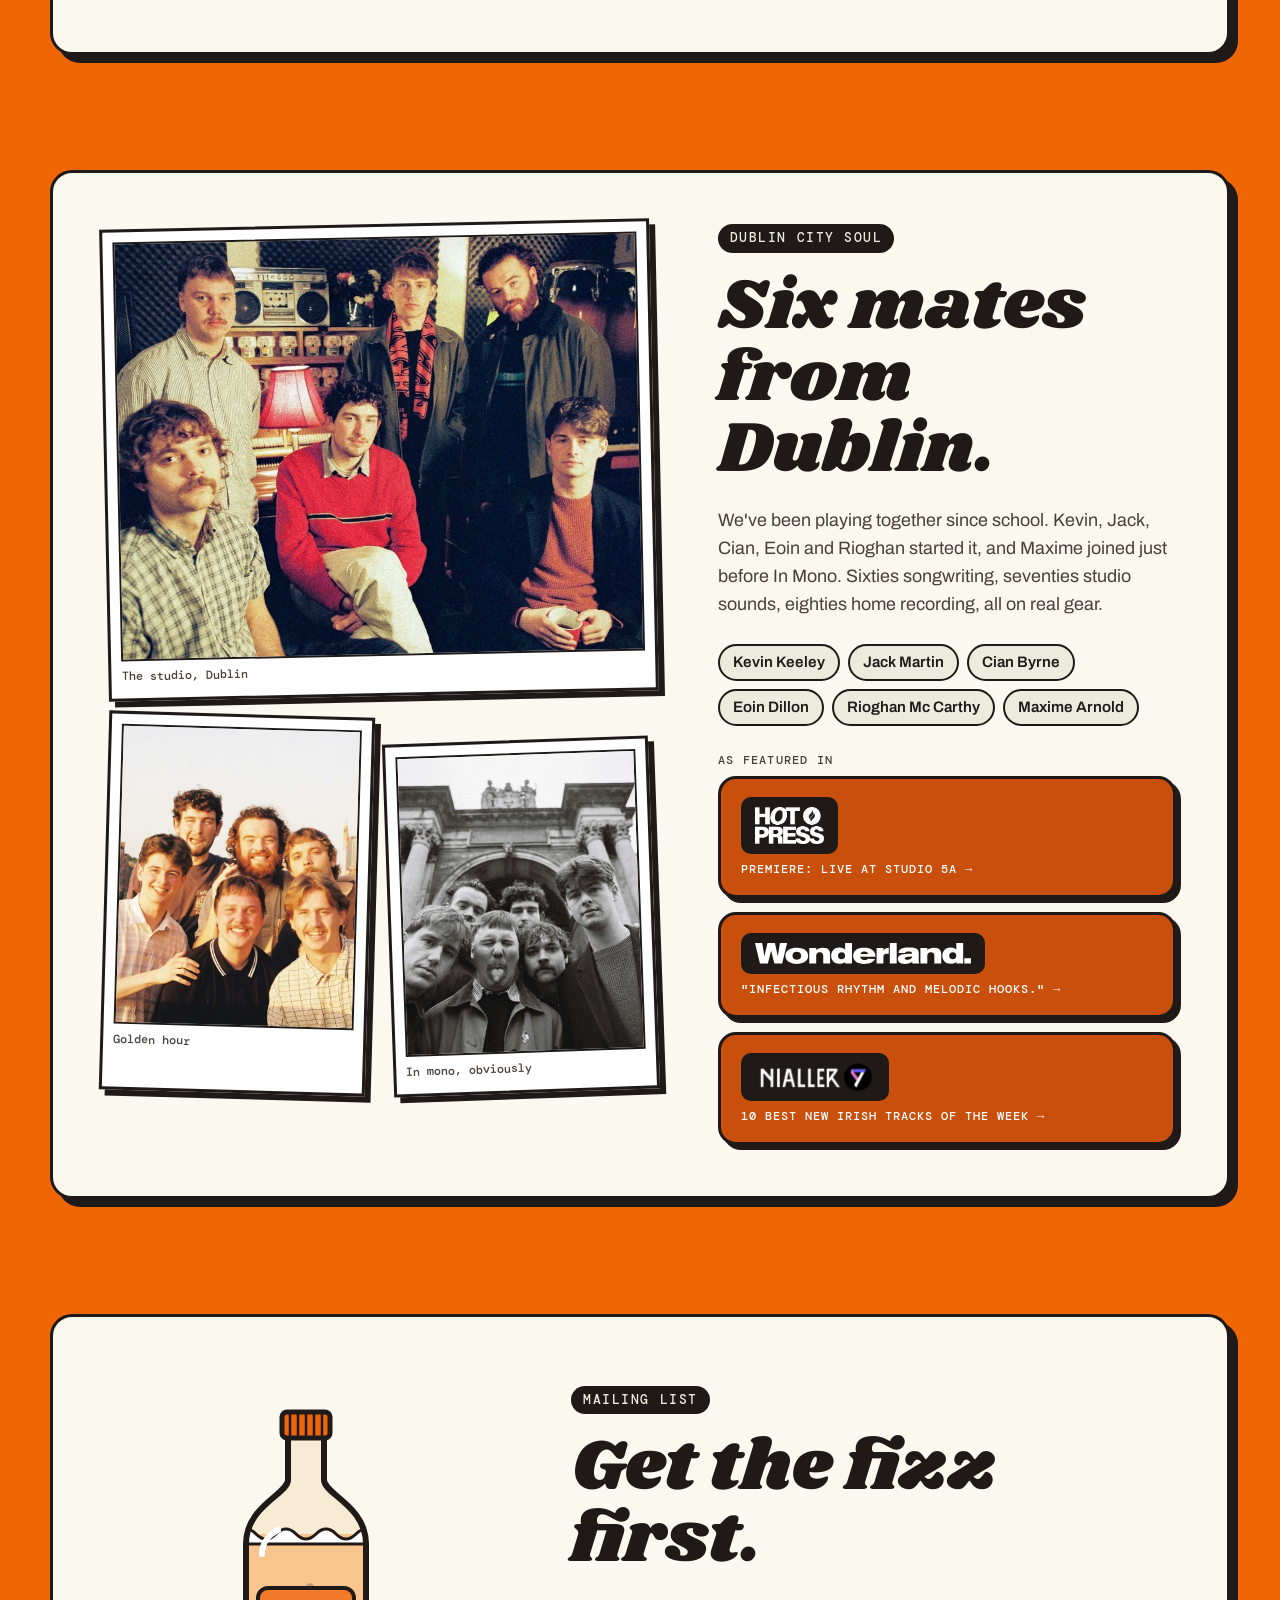
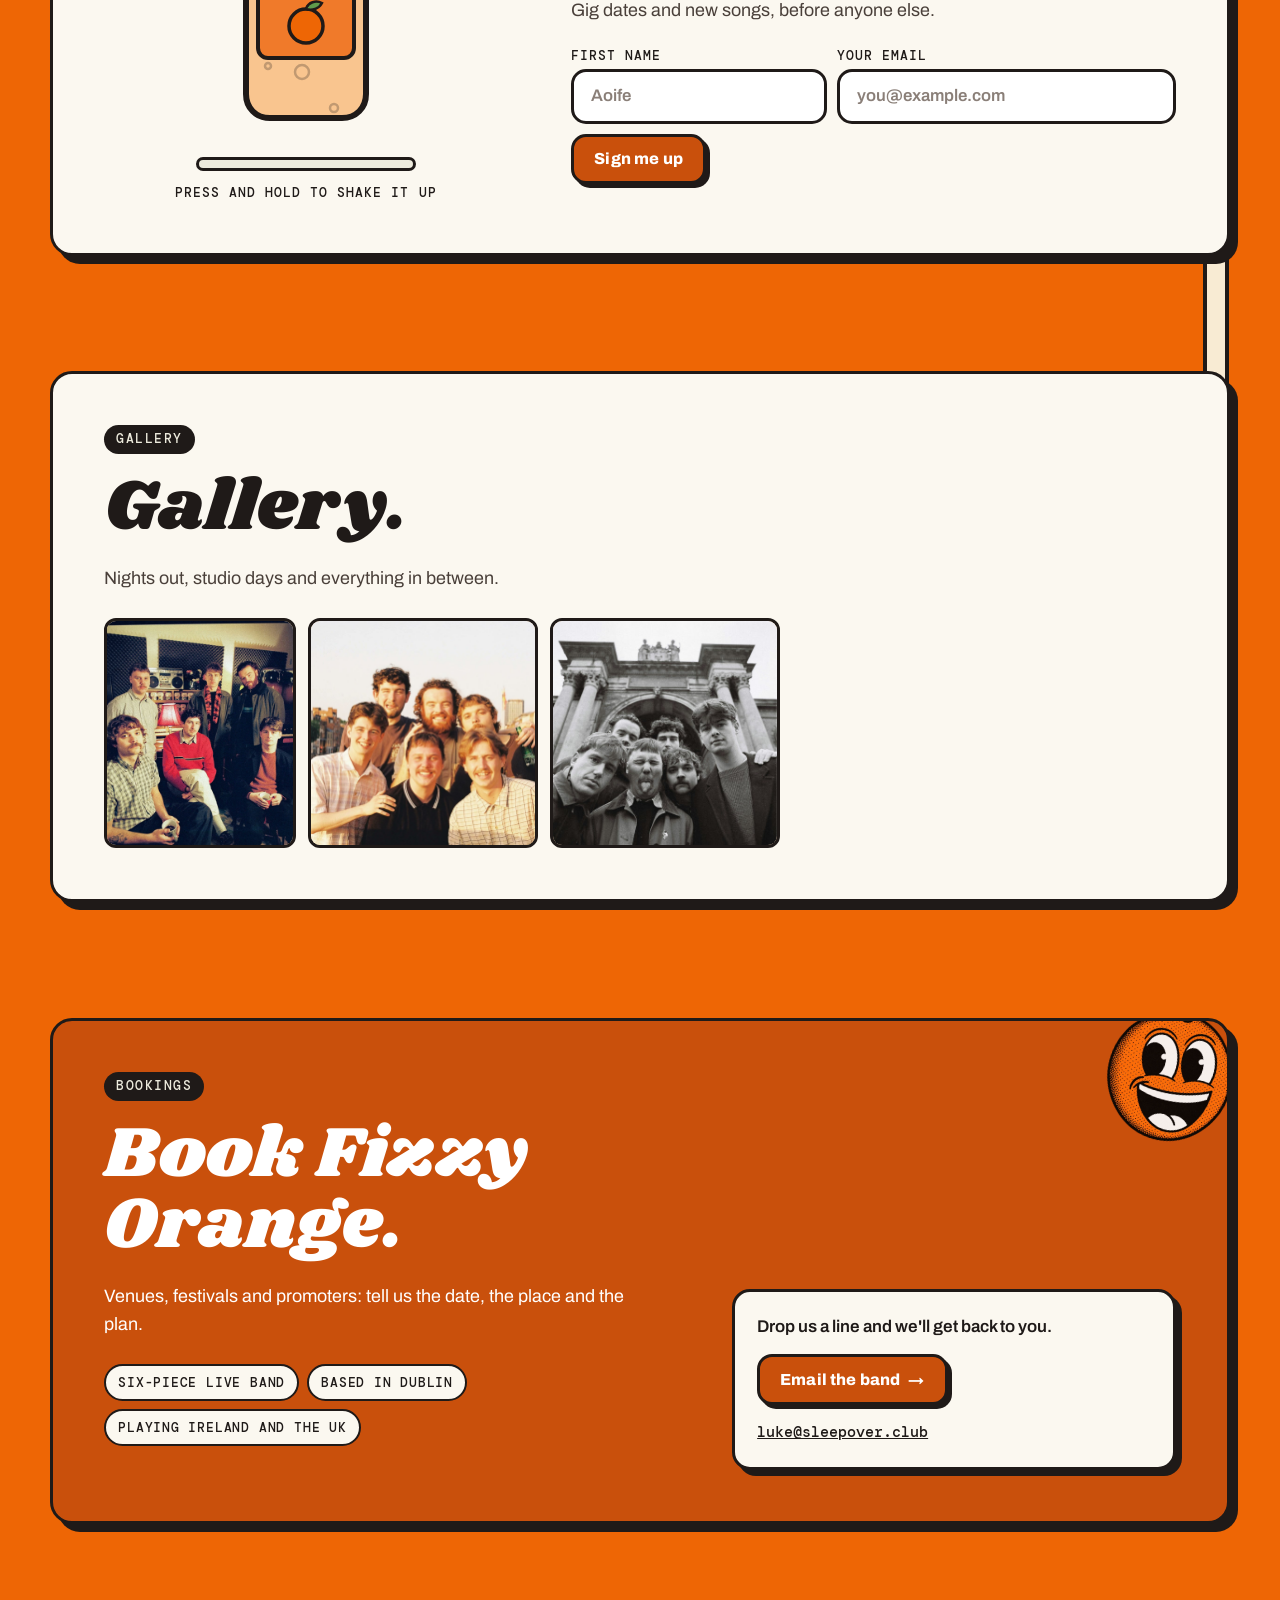
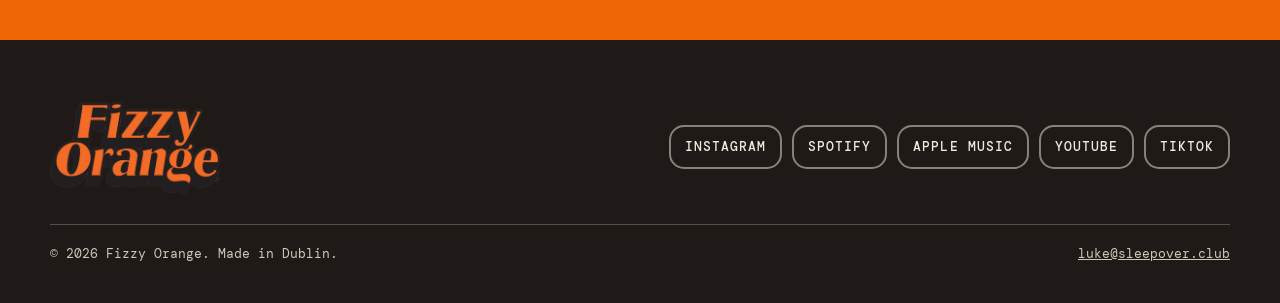
==== commit 954154b5: "Join page: always fits one screen, with even spacing, on every device - Every size is a multiple of " ====
--- a/index.html
+++ b/index.html
@@ -388,7 +388,7 @@
 .sent form.signup{display:none}
 .form-note{margin:14px 0 0;padding:14px 16px;border:3px solid var(--ink);border-radius:15px;background:#fff;font:600 1rem/1.45 var(--body)}
 .form-note.err{border-color:#B3261E;color:#8C1D18}
-.form-note b{font-weight:800;word-break:break-all}
+.form-note b{font-weight:800;overflow-wrap:anywhere}
 .form-note .note-btns{display:flex;flex-wrap:wrap;gap:8px;margin-top:12px}
 .form-note .btn{padding:.55em .95em;font-size:.95rem}
 .sent .form-note{display:none}
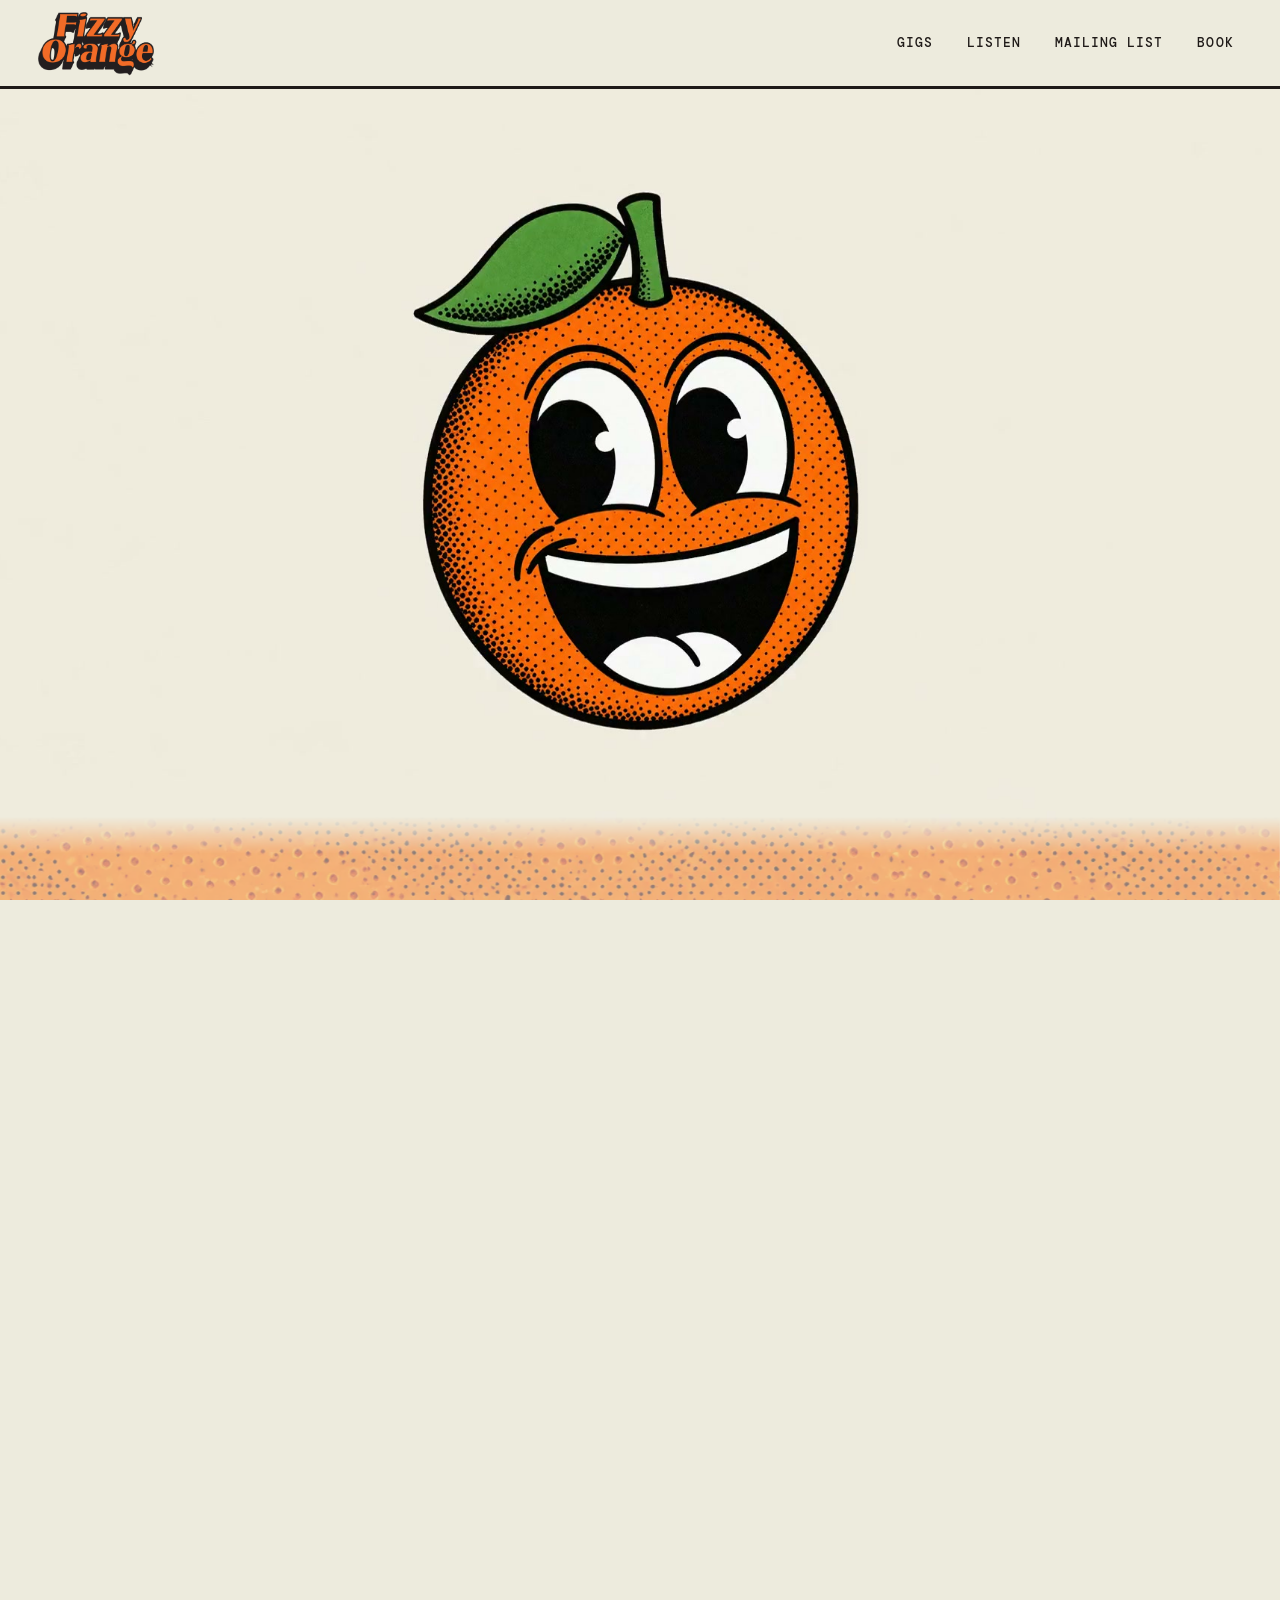
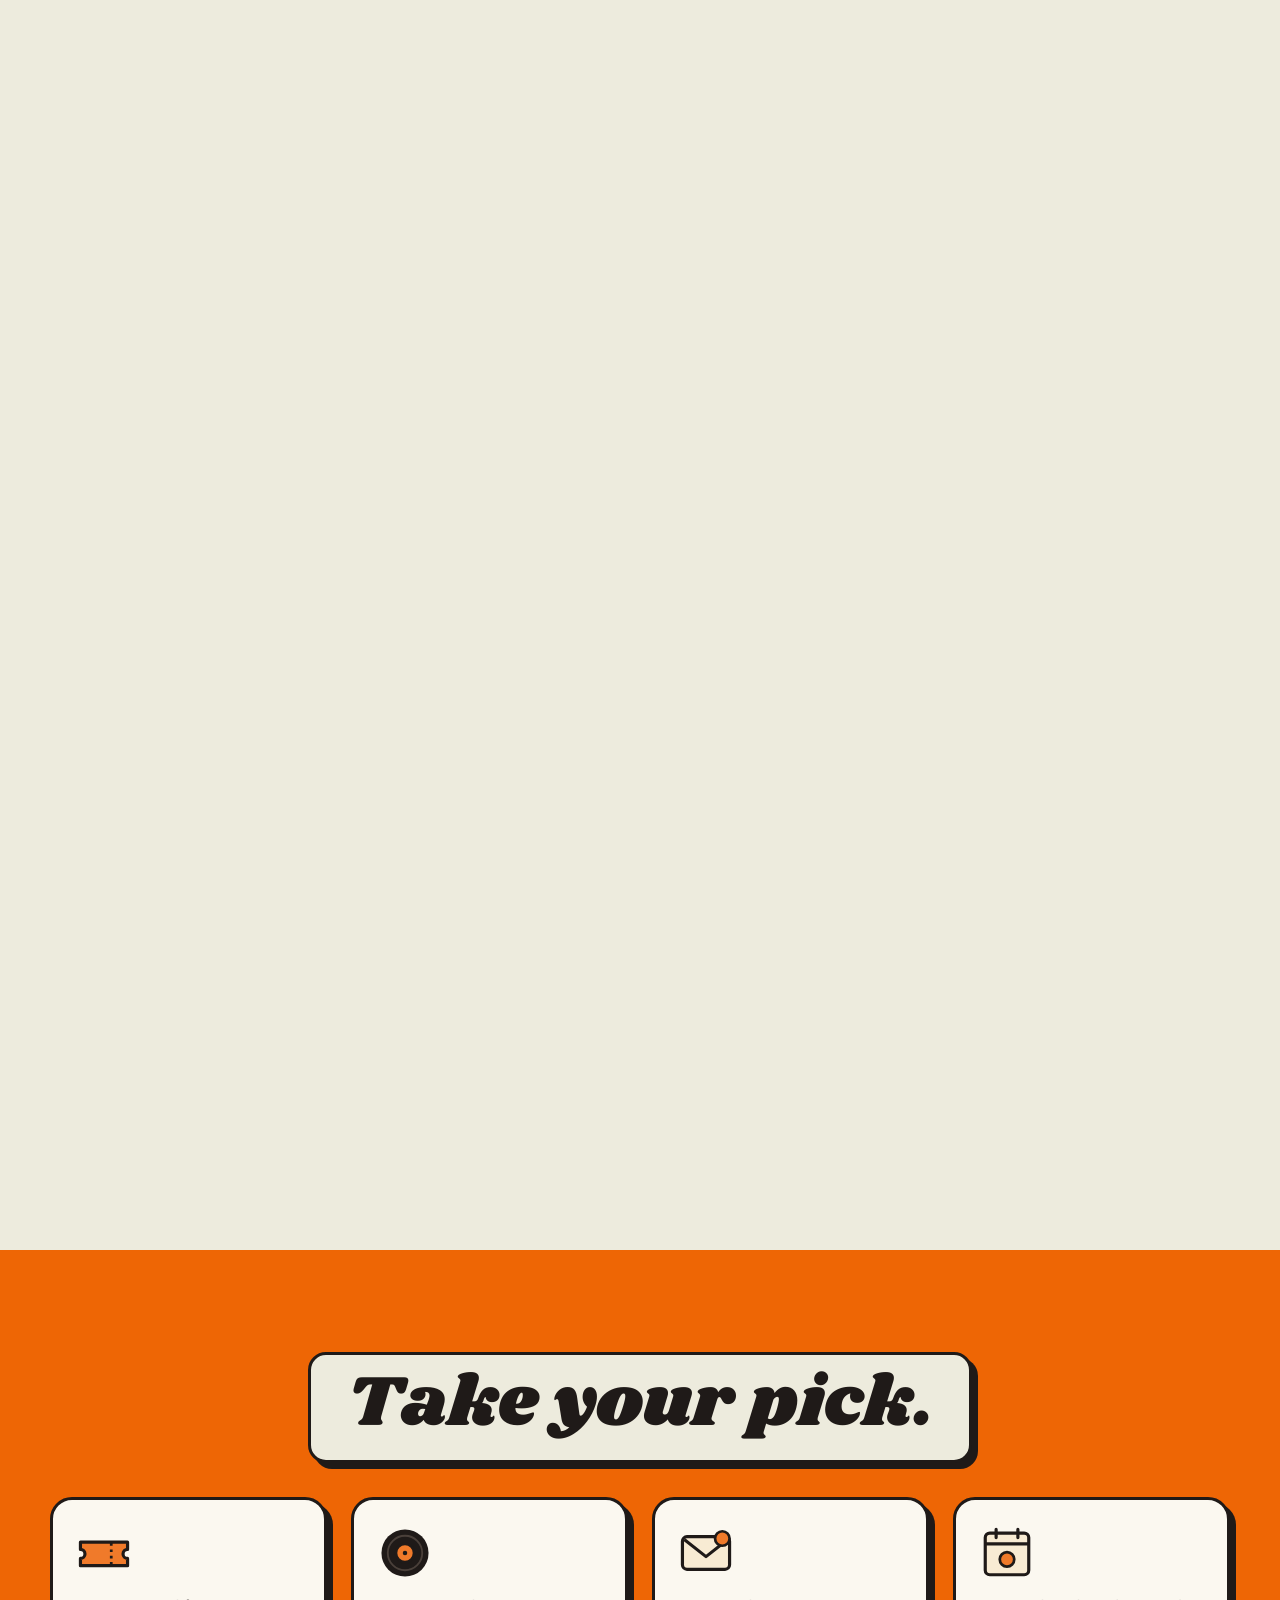
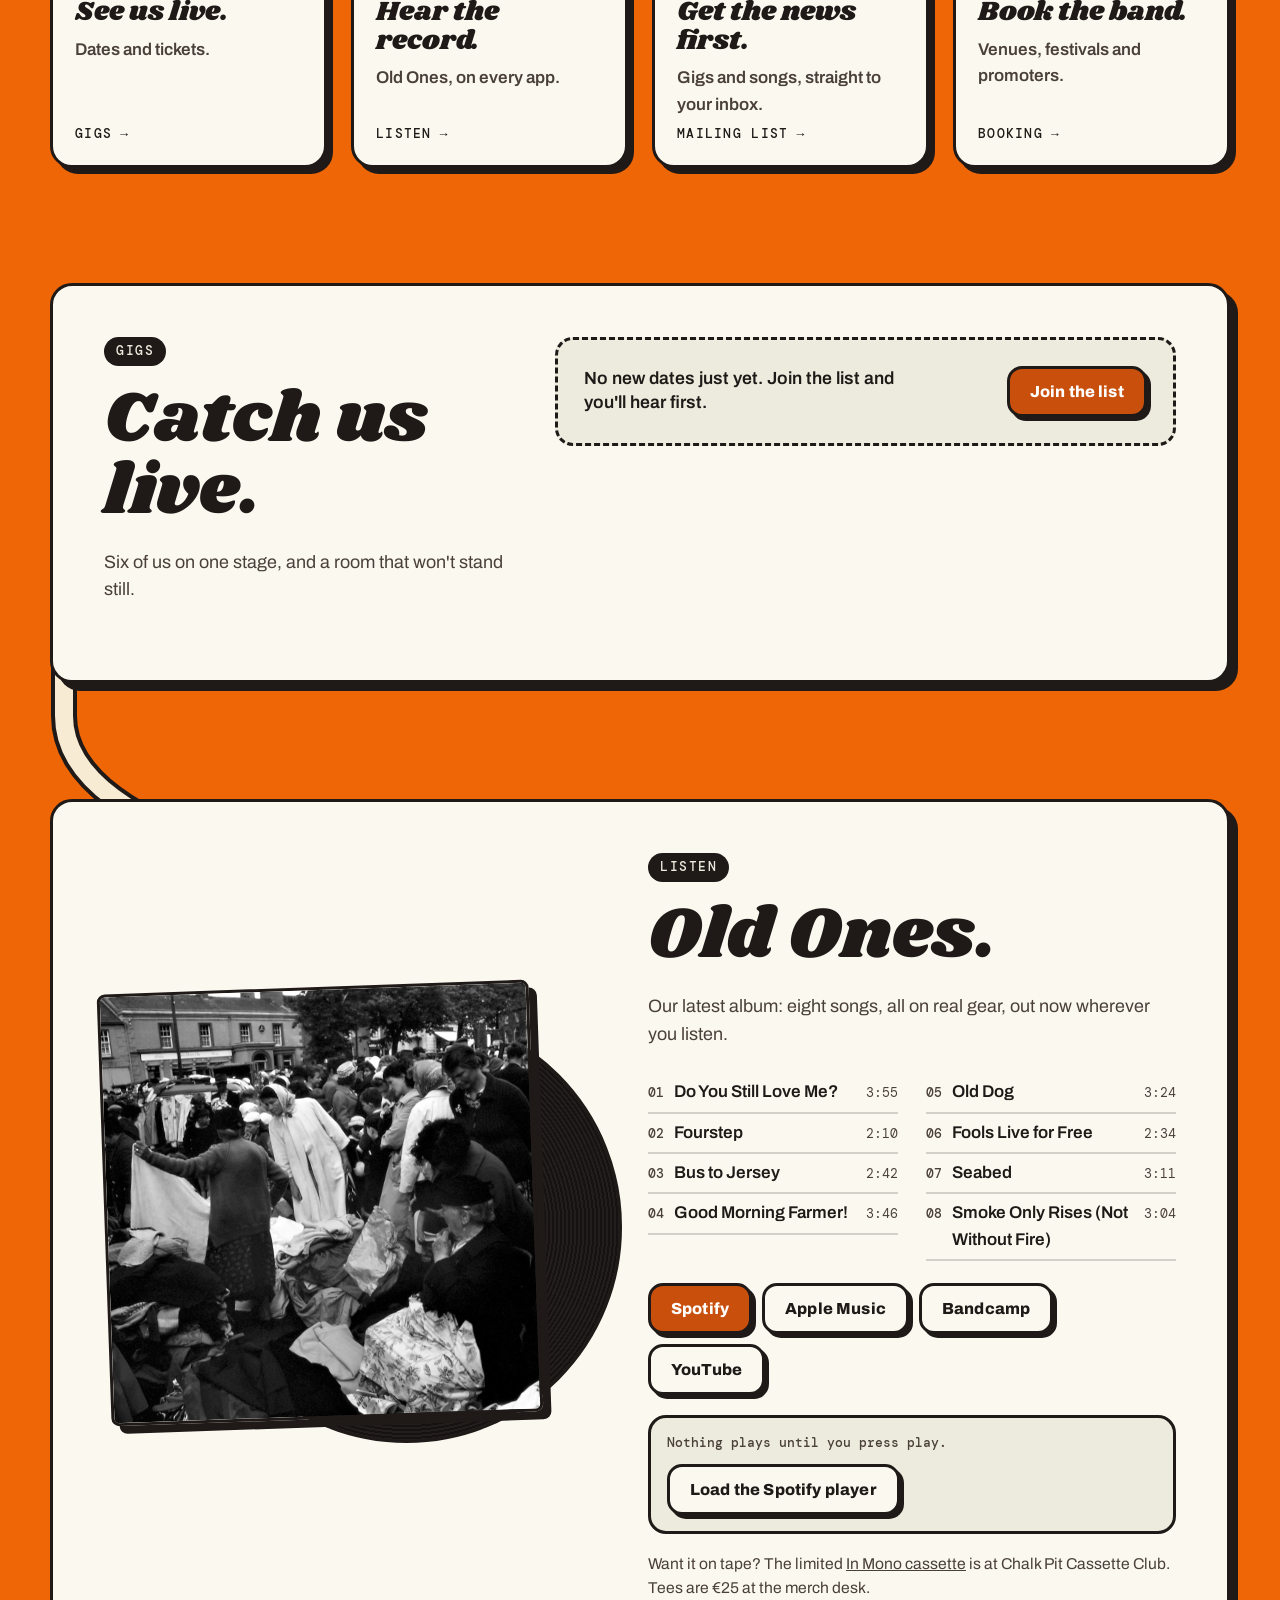
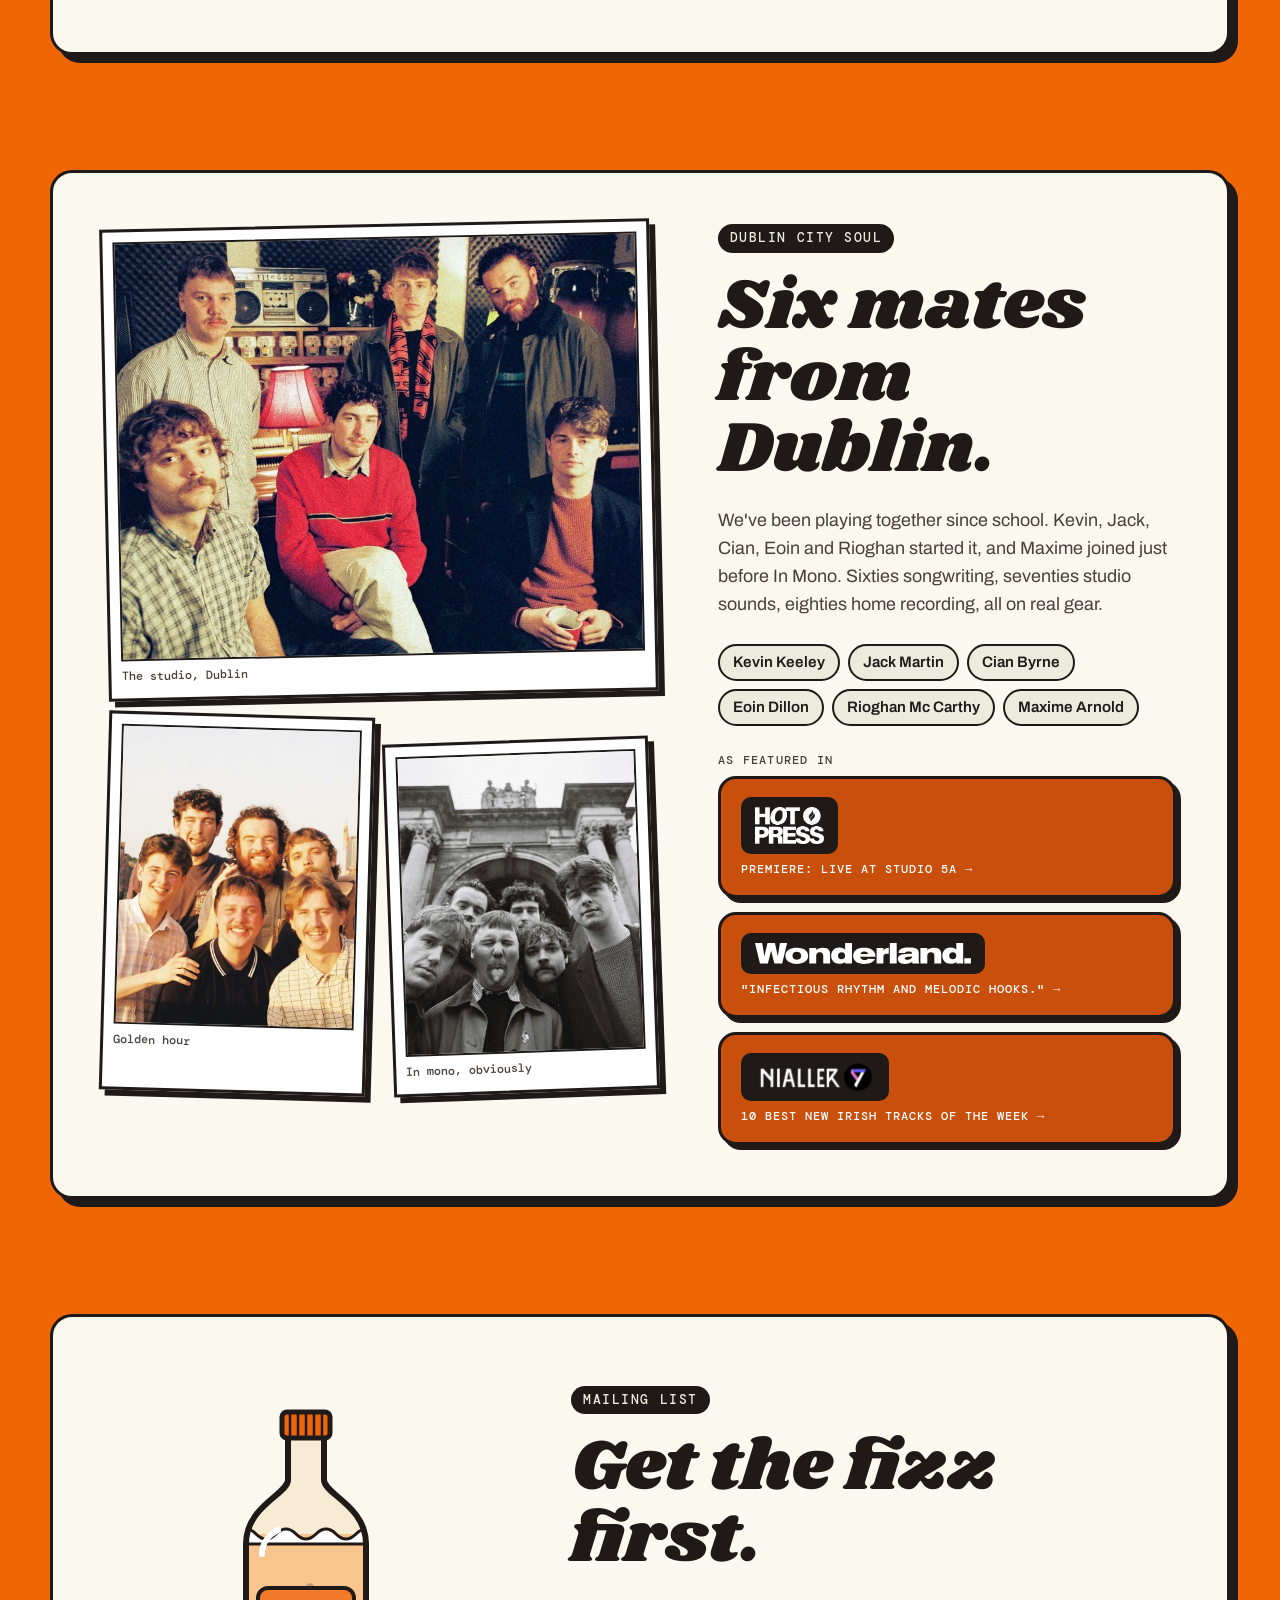
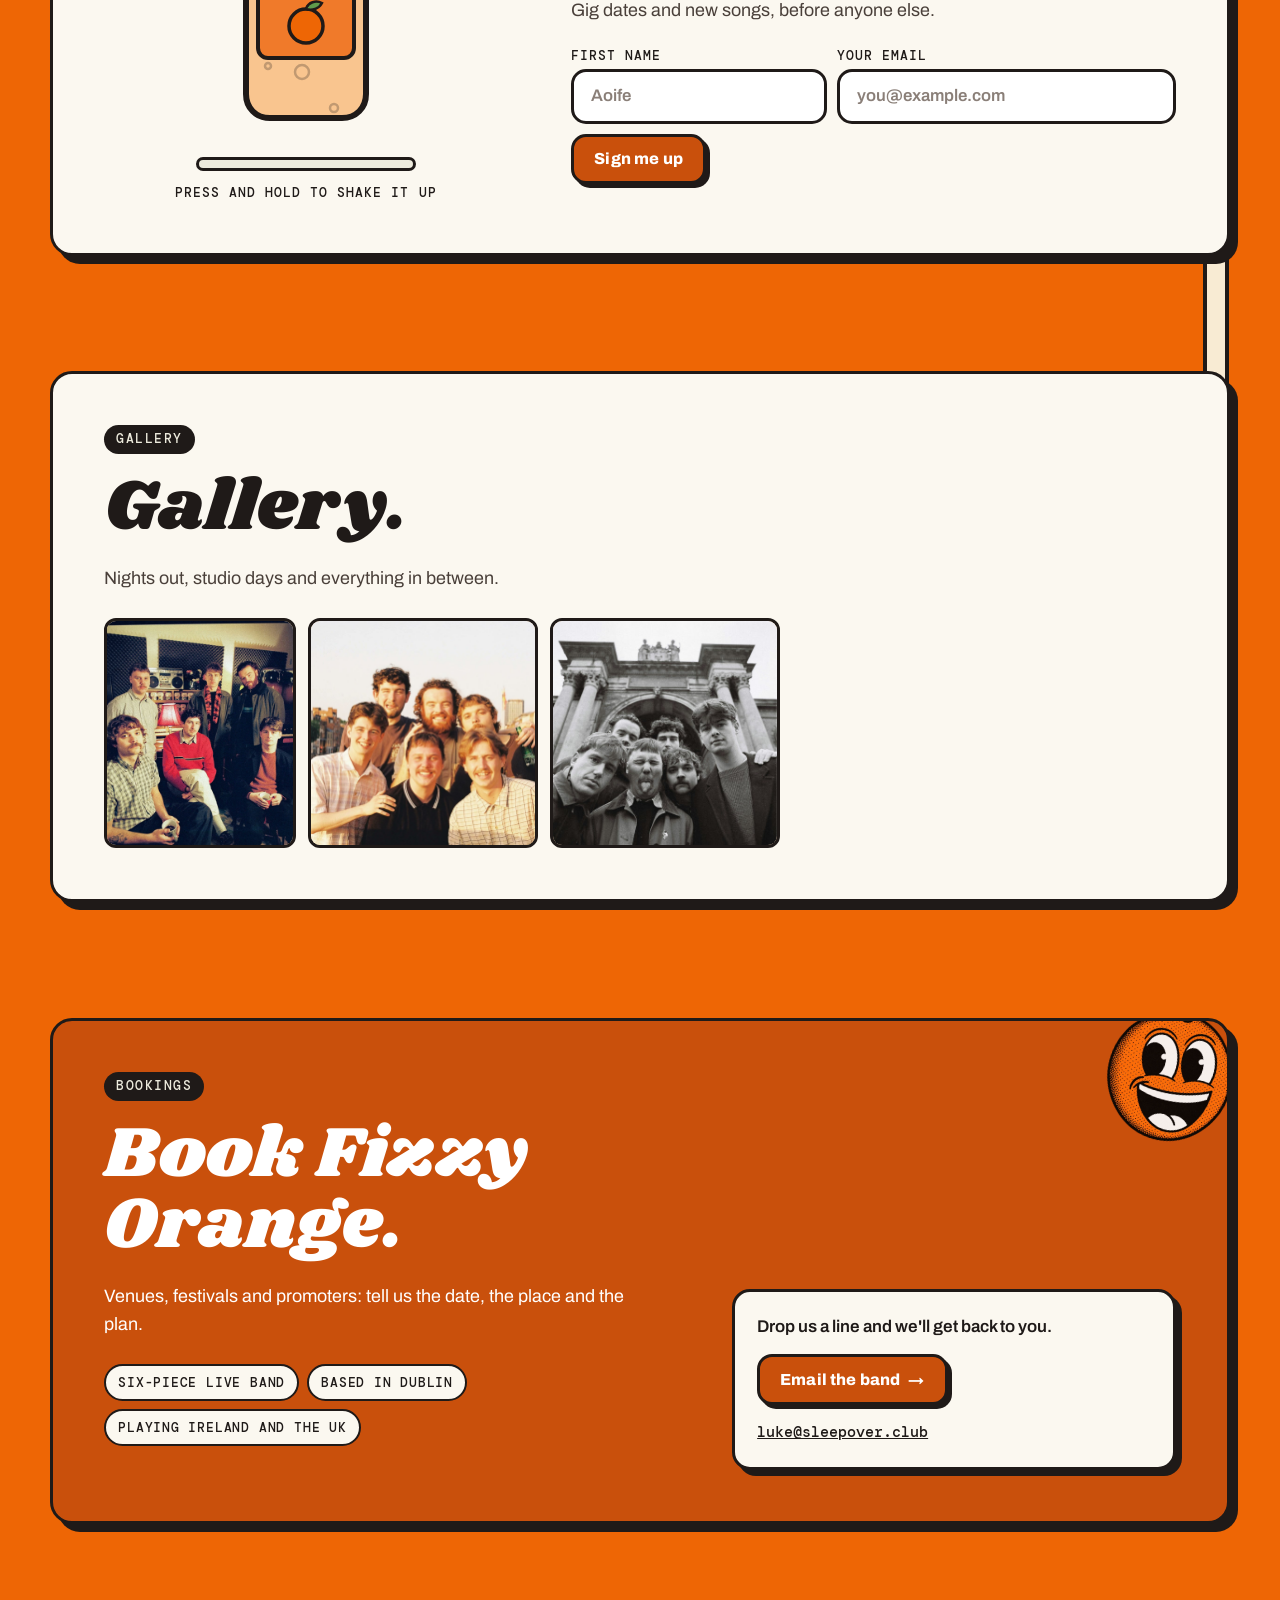
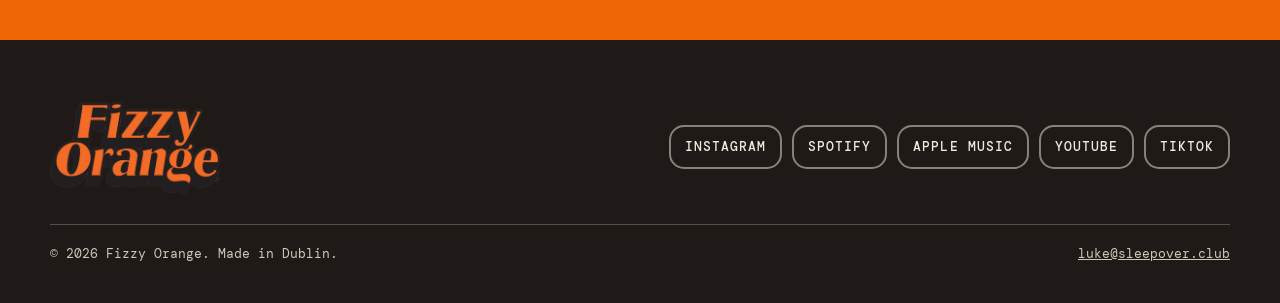
==== commit 1694422e: "Version the sign-up script so the new button label isn't held back by caching Co-Authored-By: Claude" ====
--- a/index.html
+++ b/index.html
@@ -1526,6 +1526,6 @@
   drawRibbon();
 })();
 </script>
-<script src="assets/signup.js" defer></script>
+<script src="assets/signup.js?v=2" defer></script>
 </body>
 </html>
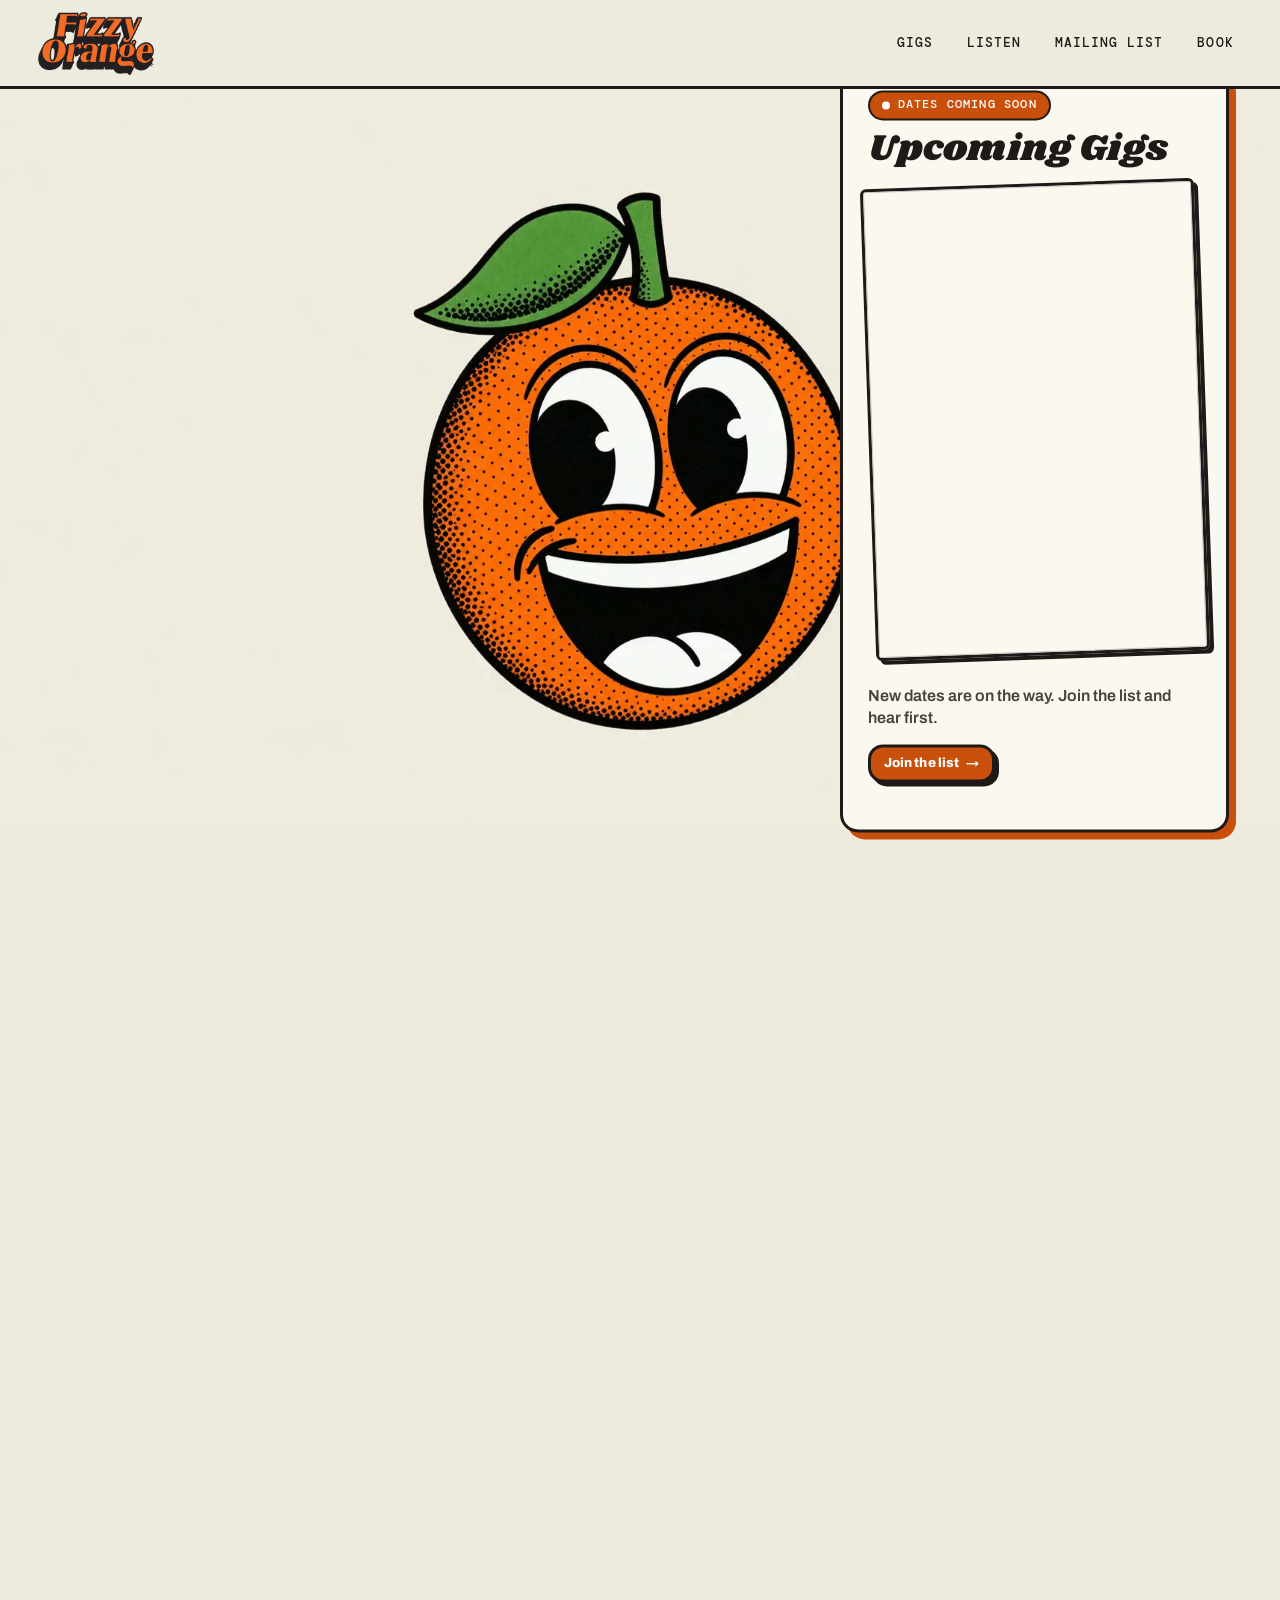
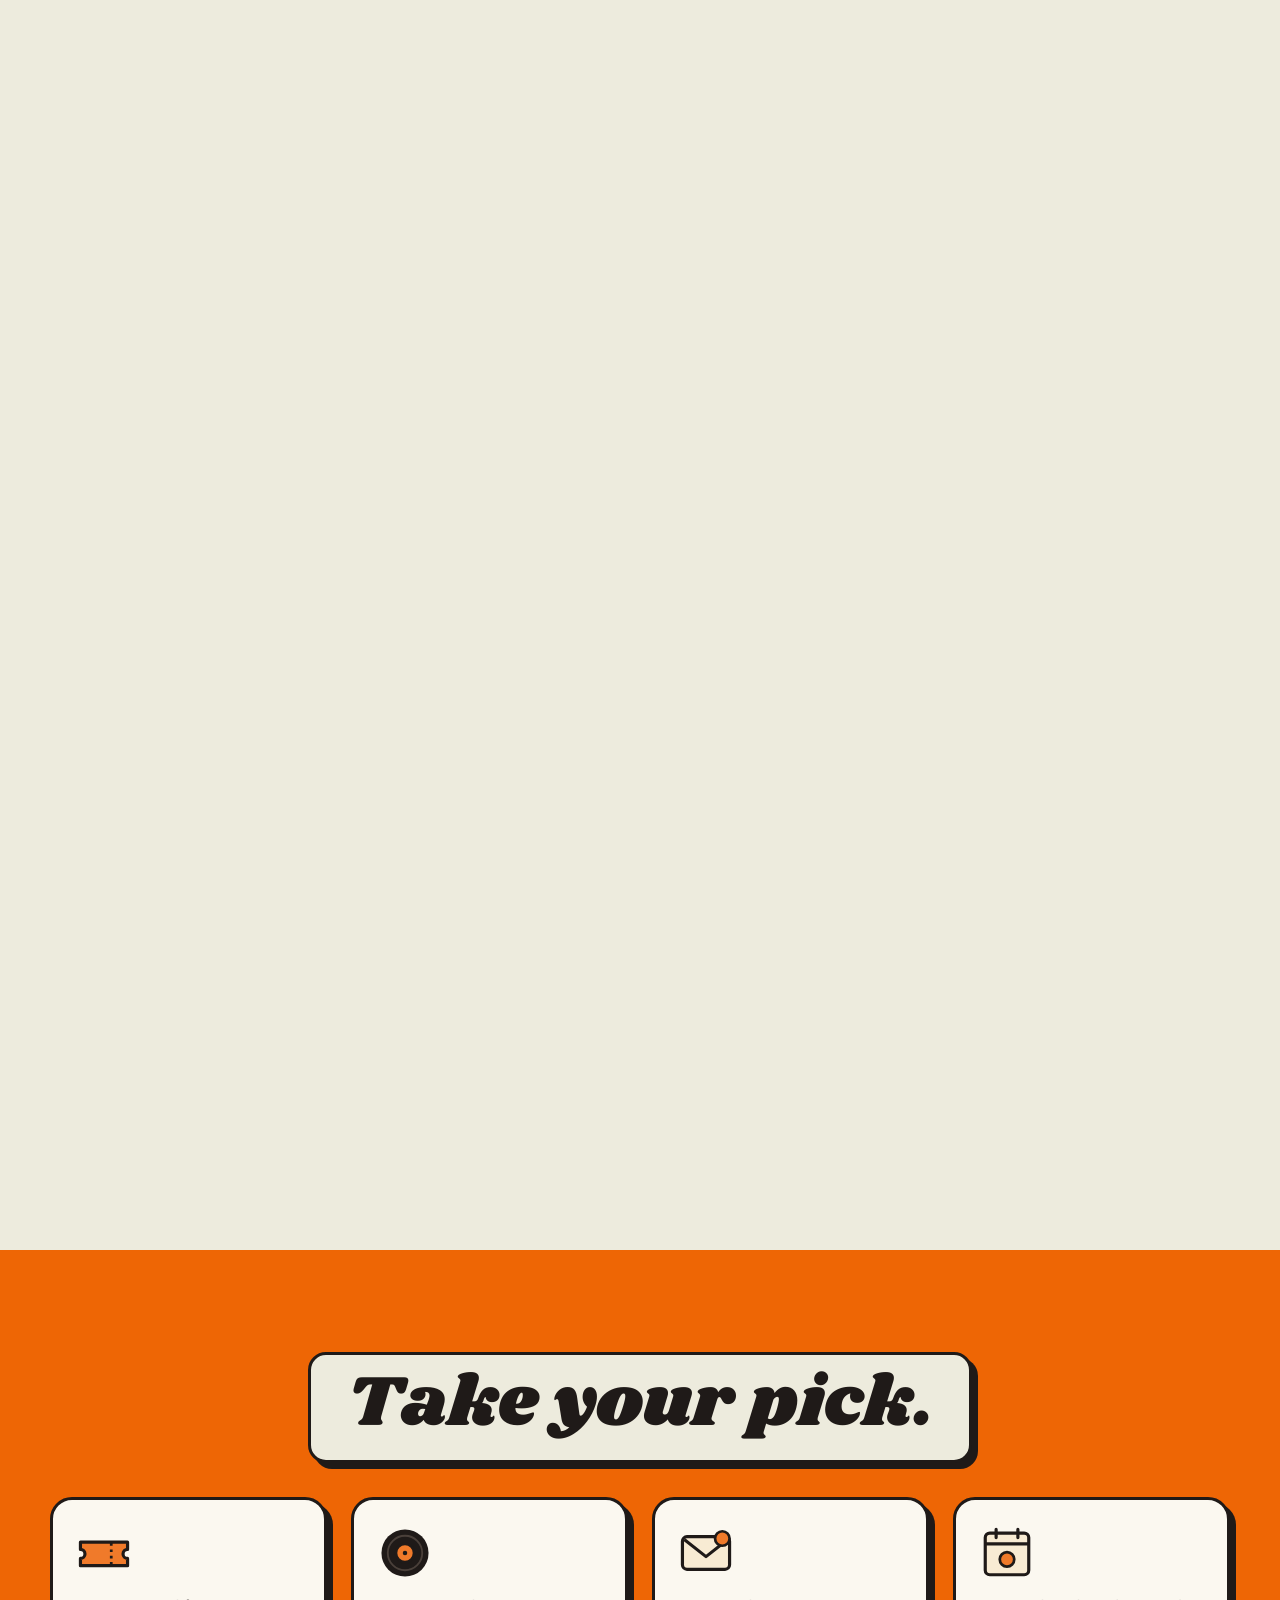
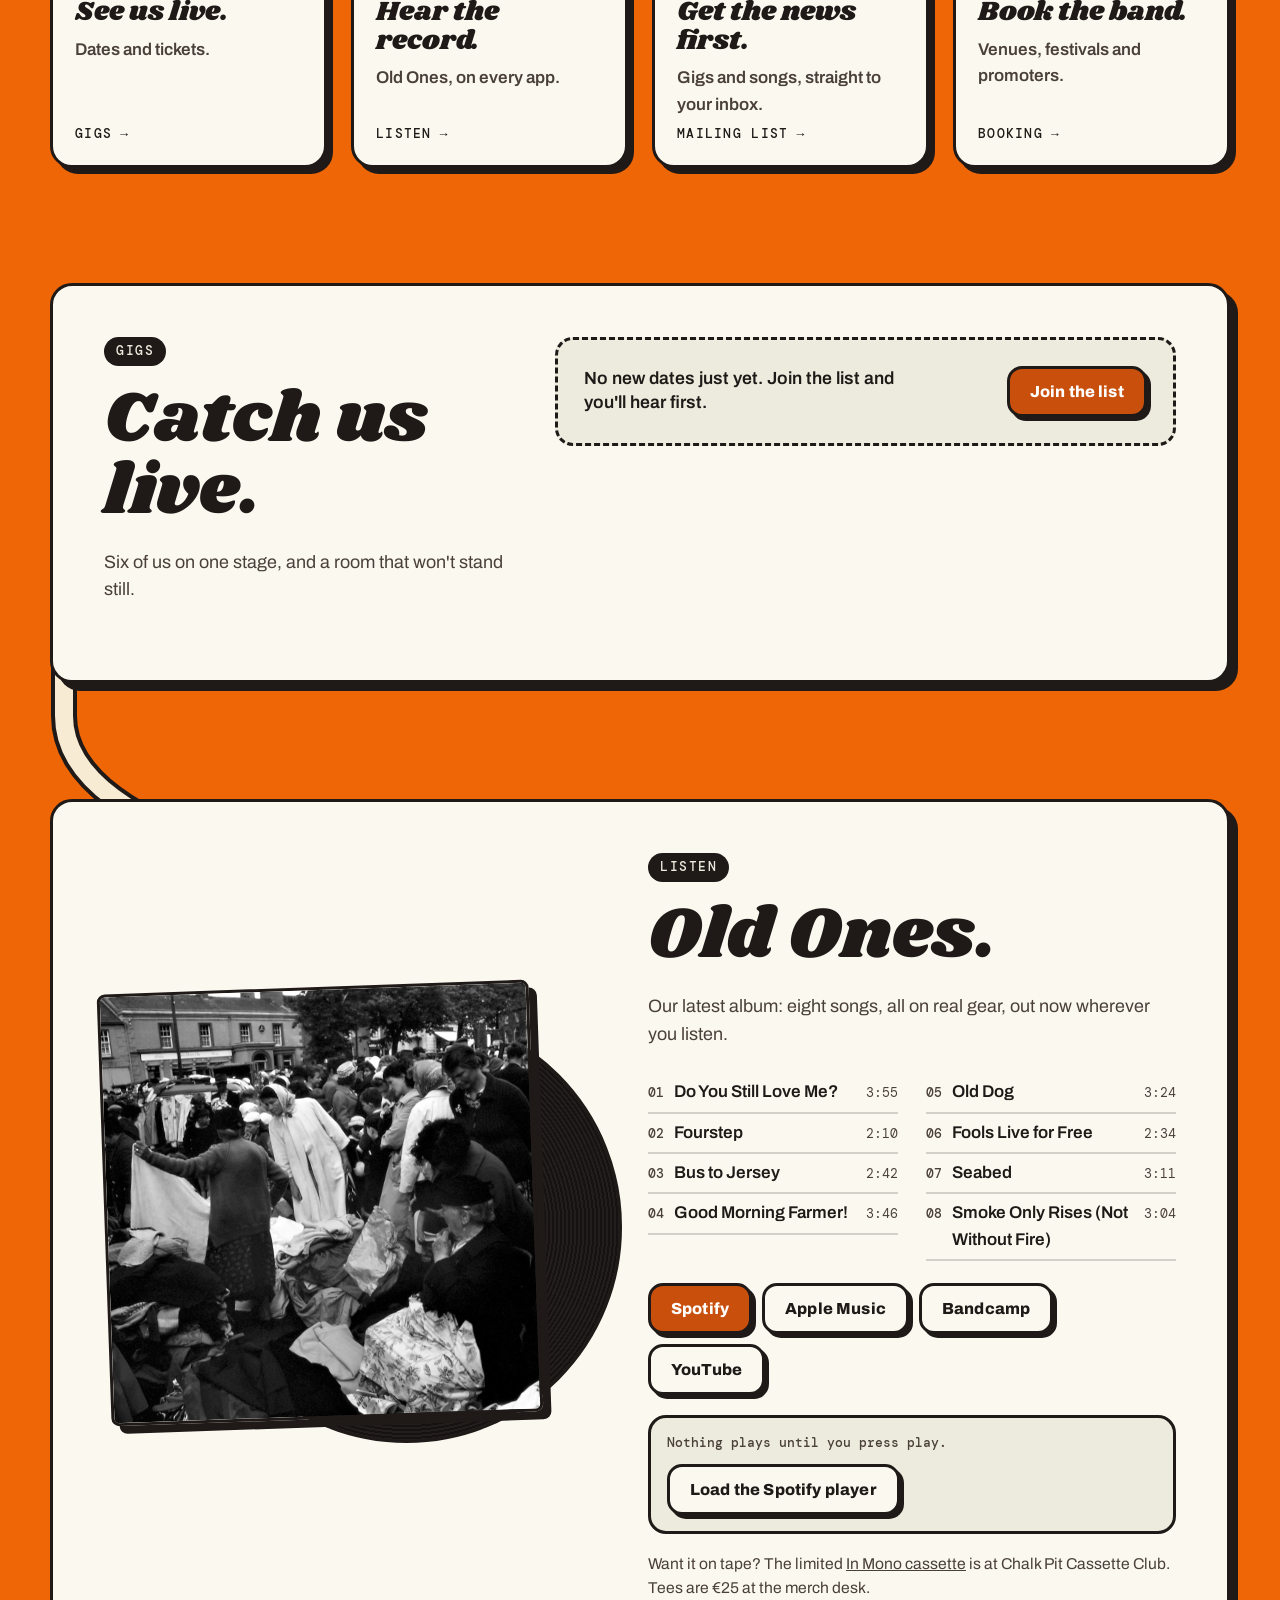
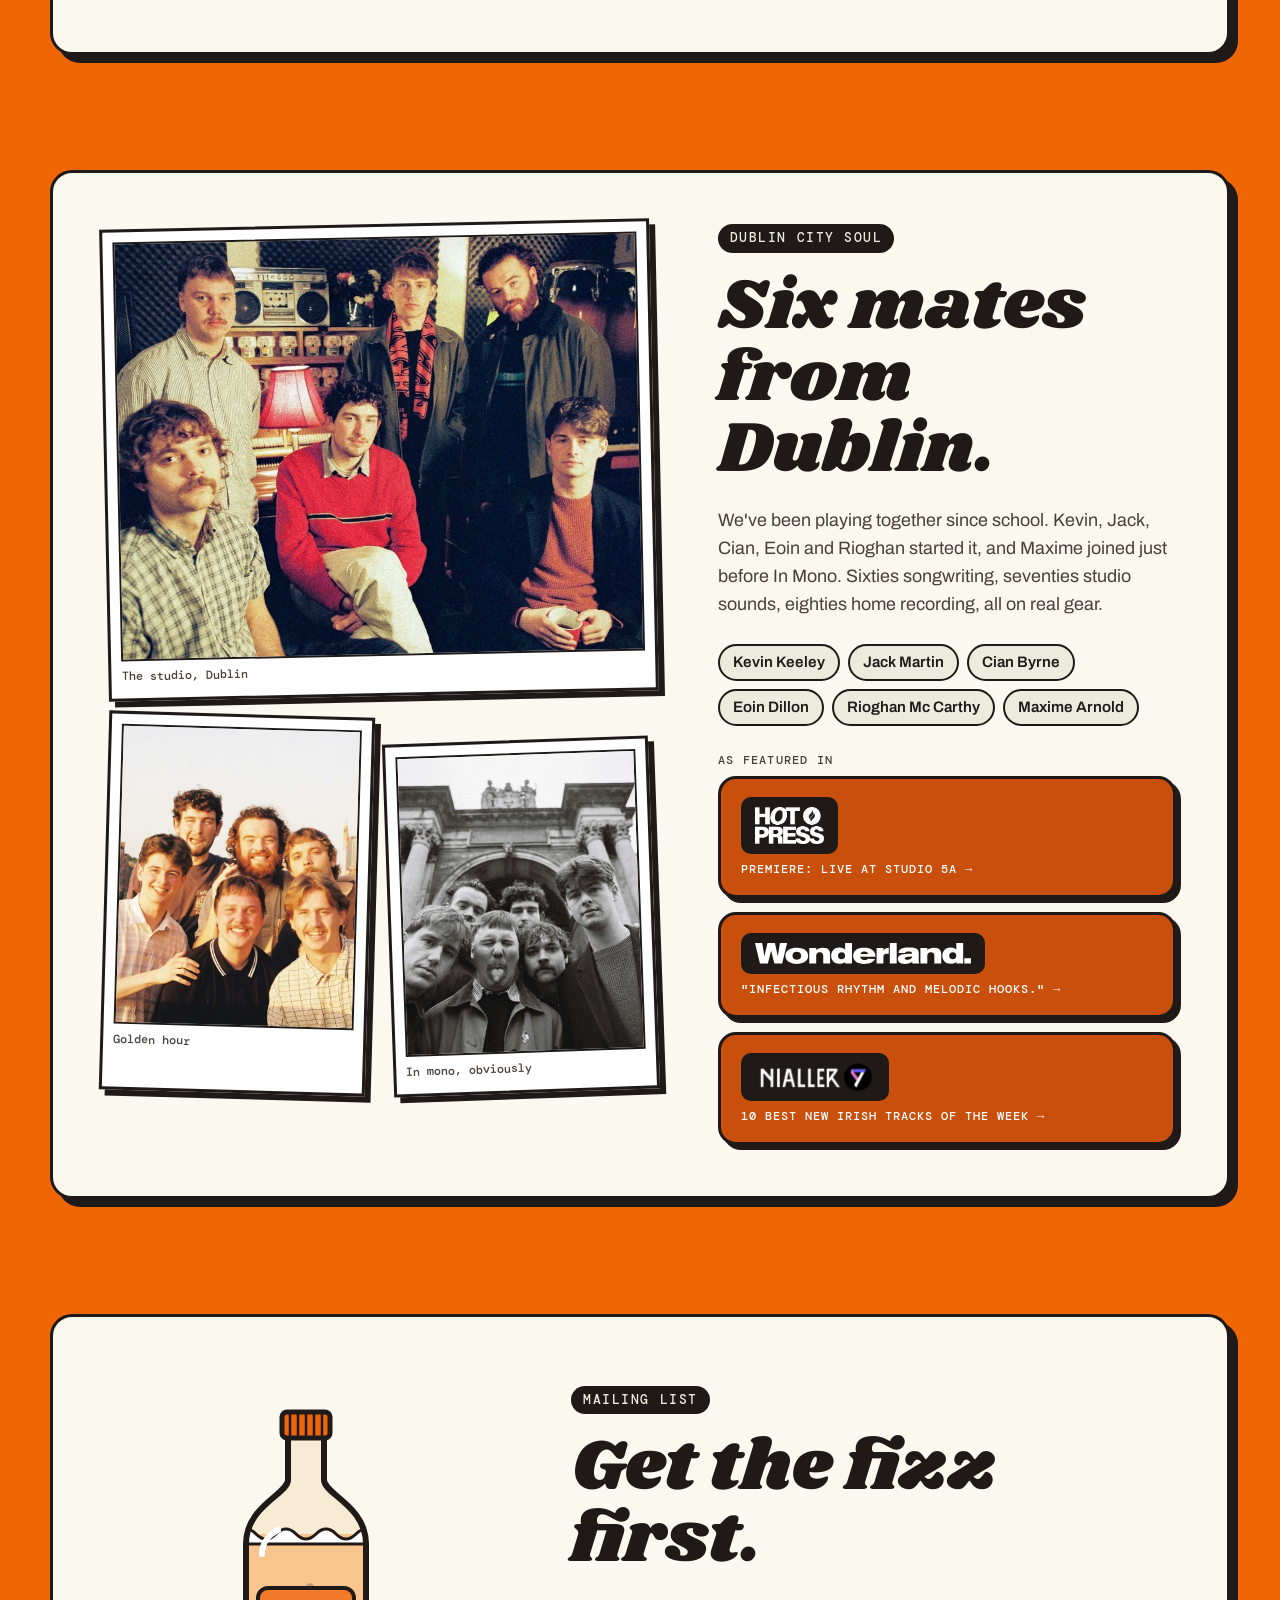
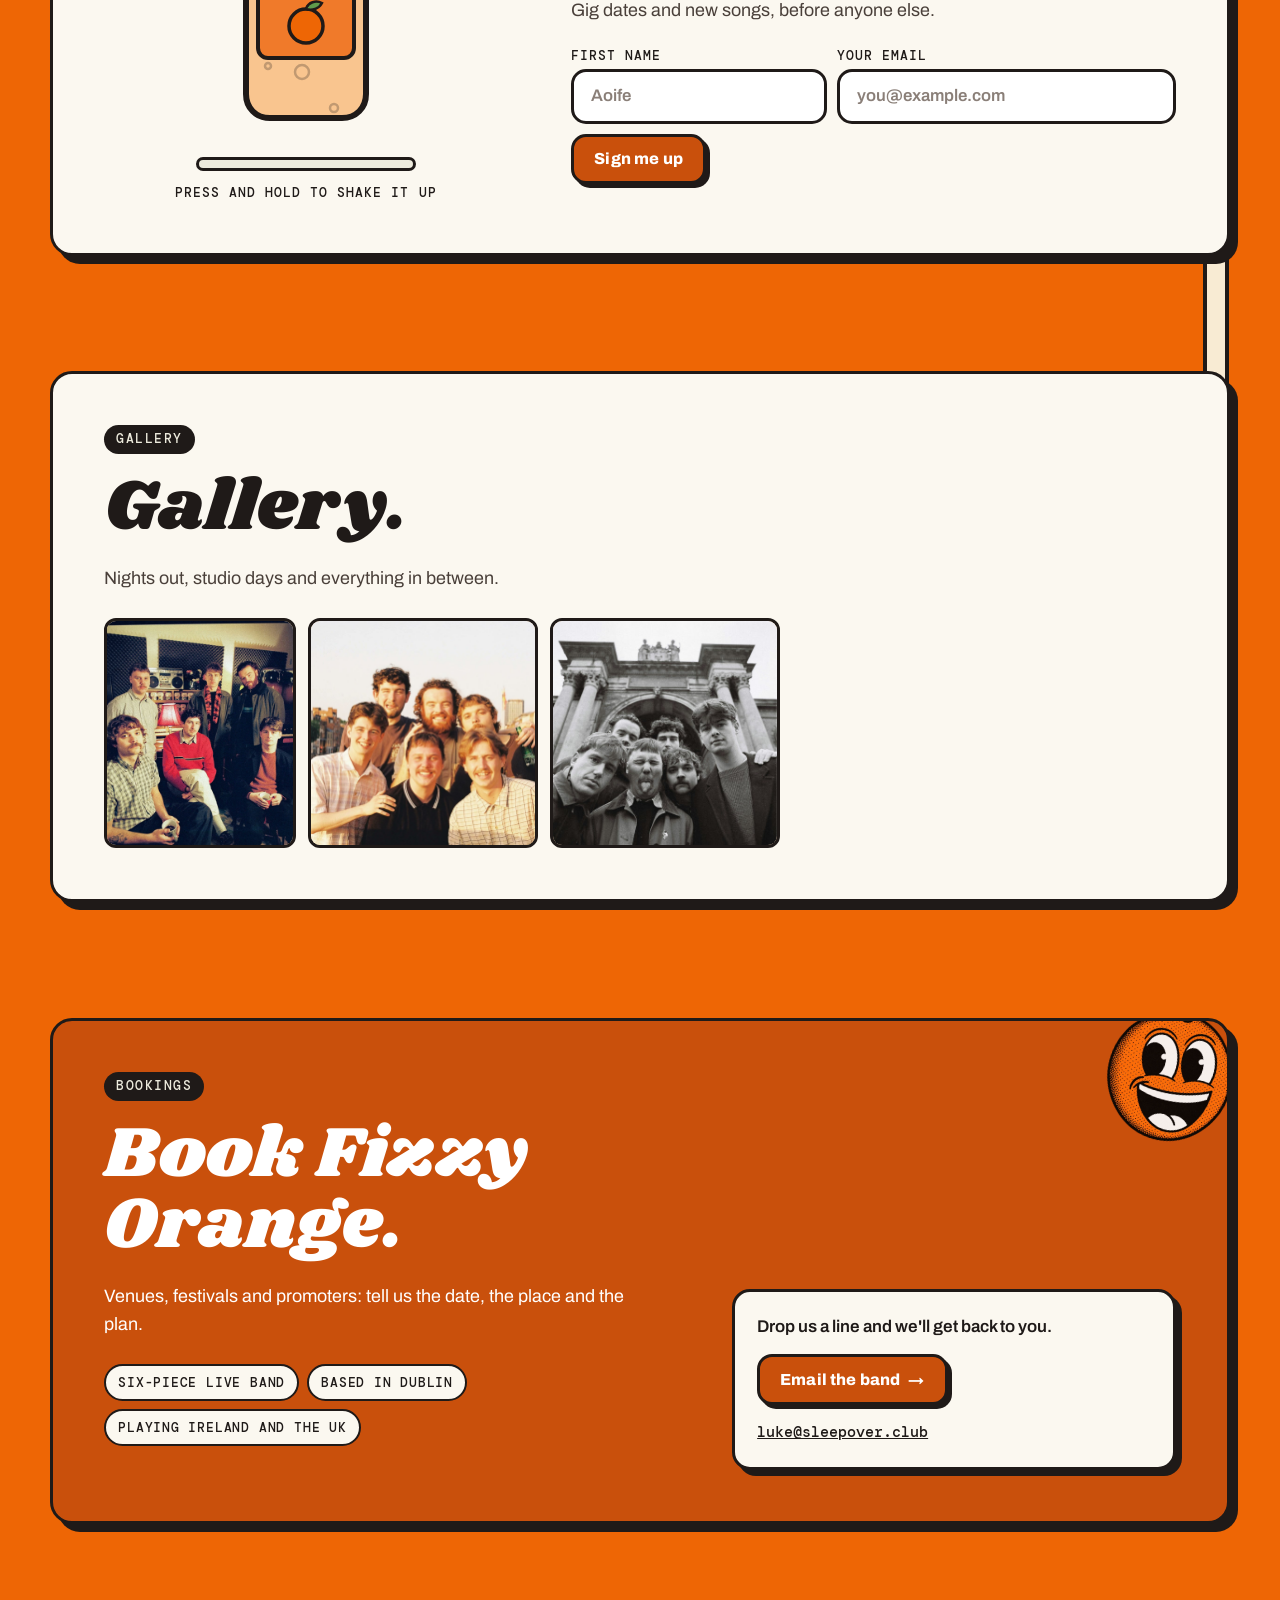
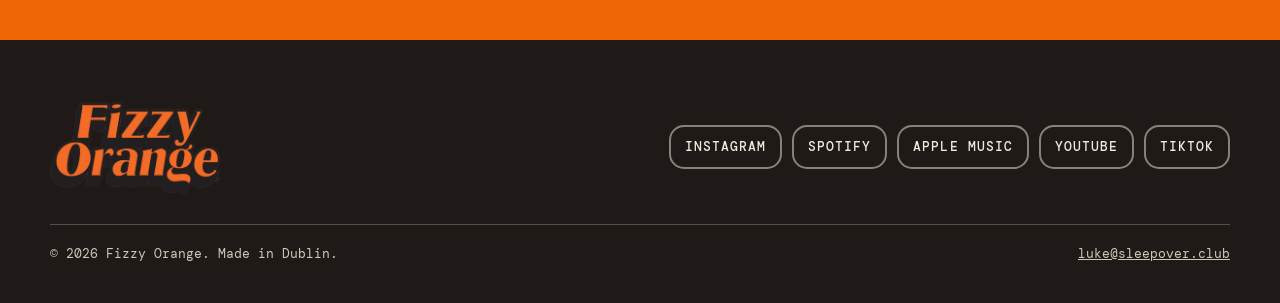
==== commit b12aae11: "Join page: wider card on desktop; new third perk - Computers and sideways tablets get a wider card (" ====
--- a/index.html
+++ b/index.html
@@ -697,7 +697,7 @@
             <ul class="perks">
               <li><svg viewBox="0 0 24 24" aria-hidden="true"><path d="M4 20C6 9 13 4 21 4c0 8-5 15-16 17z" fill="#5F9A4B" stroke="#1F1A18" stroke-width="2"/></svg>First to hear about gigs.</li>
               <li><svg viewBox="0 0 24 24" aria-hidden="true"><path d="M4 20C6 9 13 4 21 4c0 8-5 15-16 17z" fill="#5F9A4B" stroke="#1F1A18" stroke-width="2"/></svg>New songs before release day.</li>
-              <li><svg viewBox="0 0 24 24" aria-hidden="true"><path d="M4 20C6 9 13 4 21 4c0 8-5 15-16 17z" fill="#5F9A4B" stroke="#1F1A18" stroke-width="2"/></svg>No spam. We're too busy rehearsing.</li>
+              <li><svg viewBox="0 0 24 24" aria-hidden="true"><path d="M4 20C6 9 13 4 21 4c0 8-5 15-16 17z" fill="#5F9A4B" stroke="#1F1A18" stroke-width="2"/></svg>No spam. We can't be arsed.</li>
             </ul>
             <div id="signupBox" data-signup-box data-email="<!--t:email-->luke@sleepover.club<!--/t-->">
               <form class="signup" id="signup" novalidate>
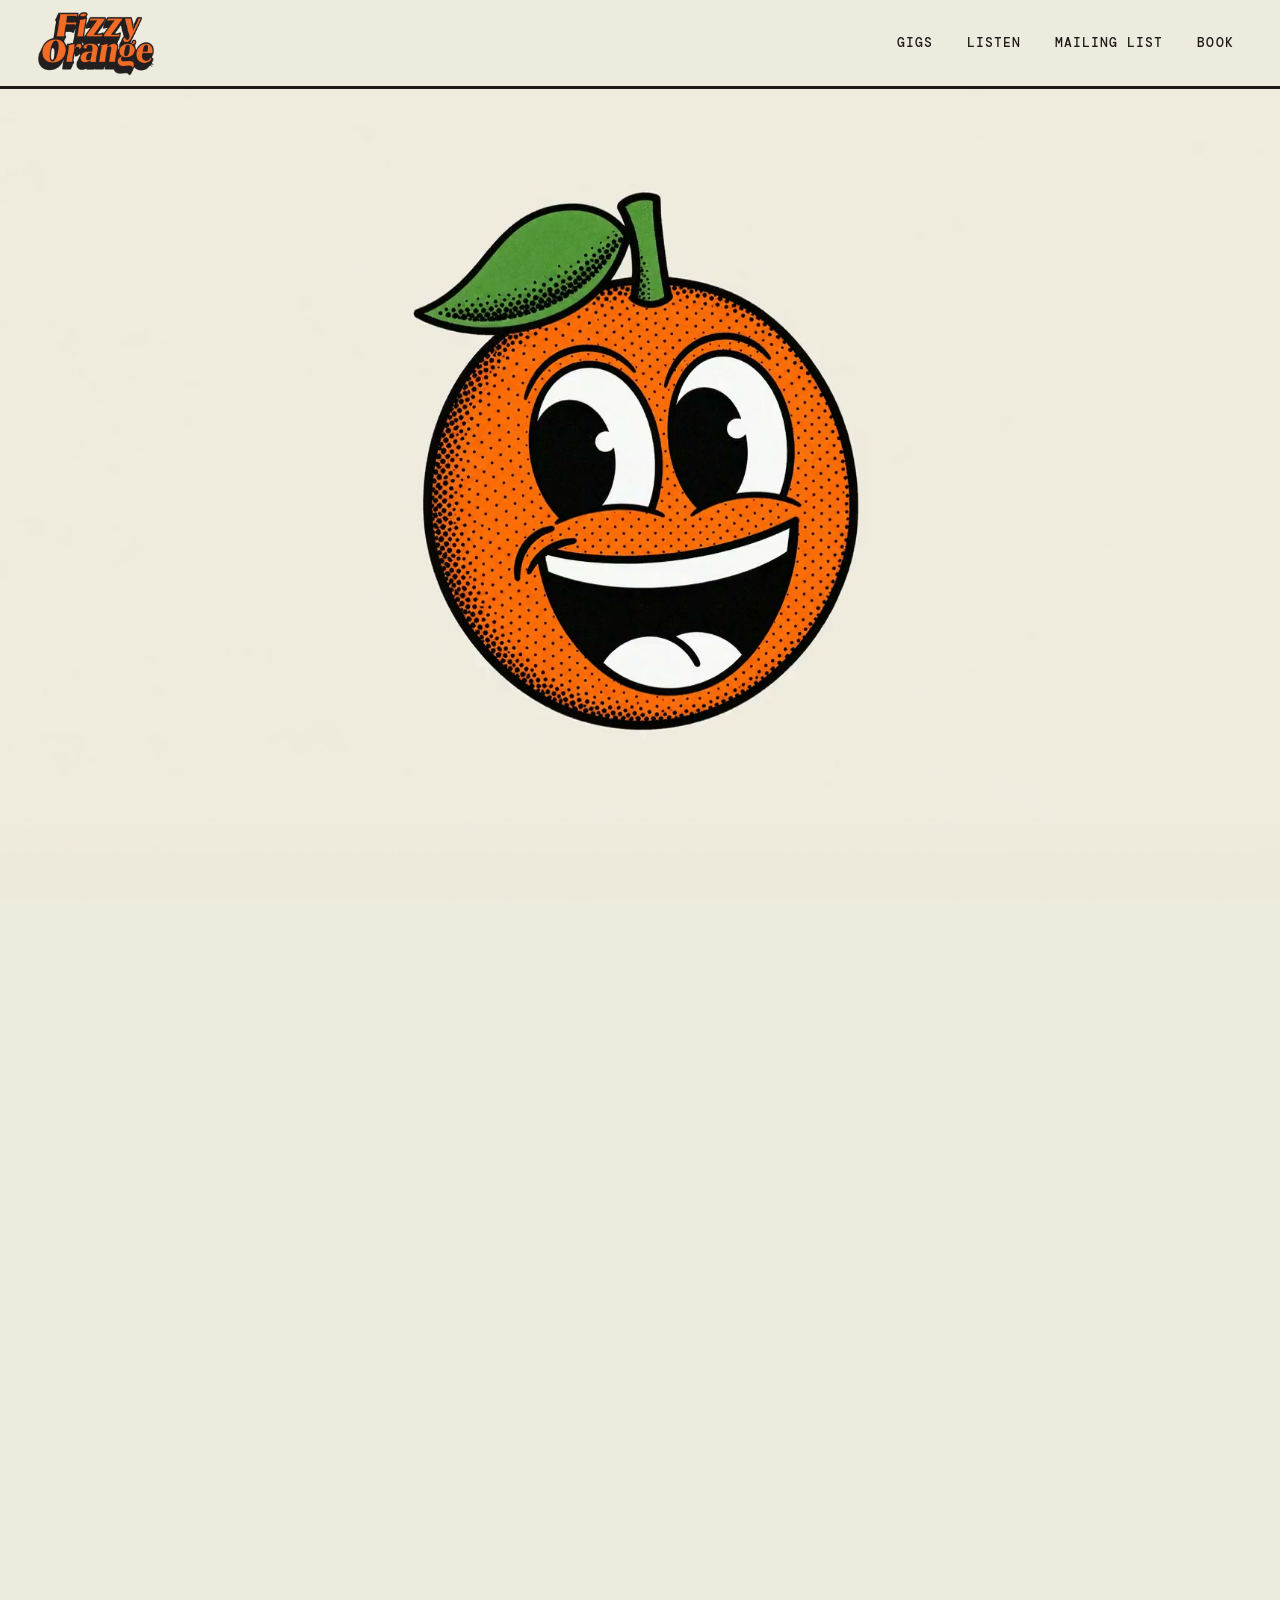
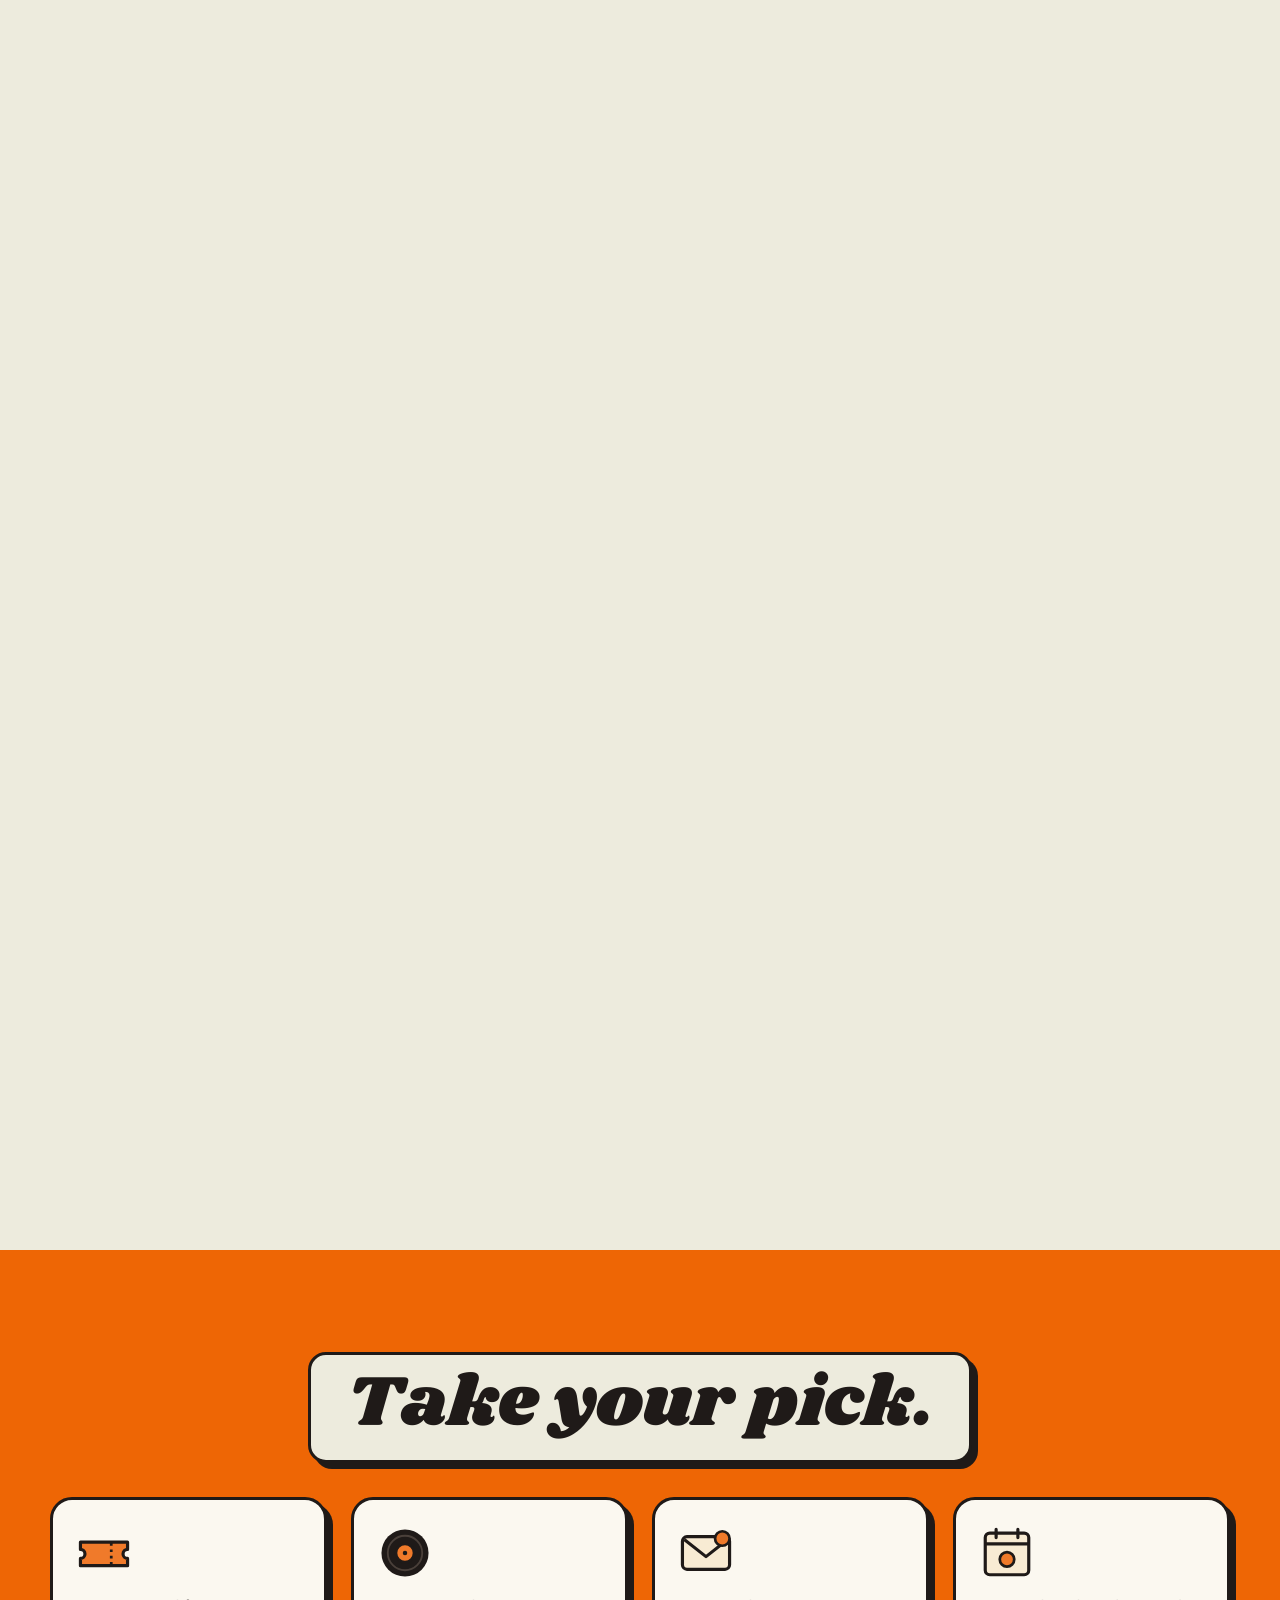
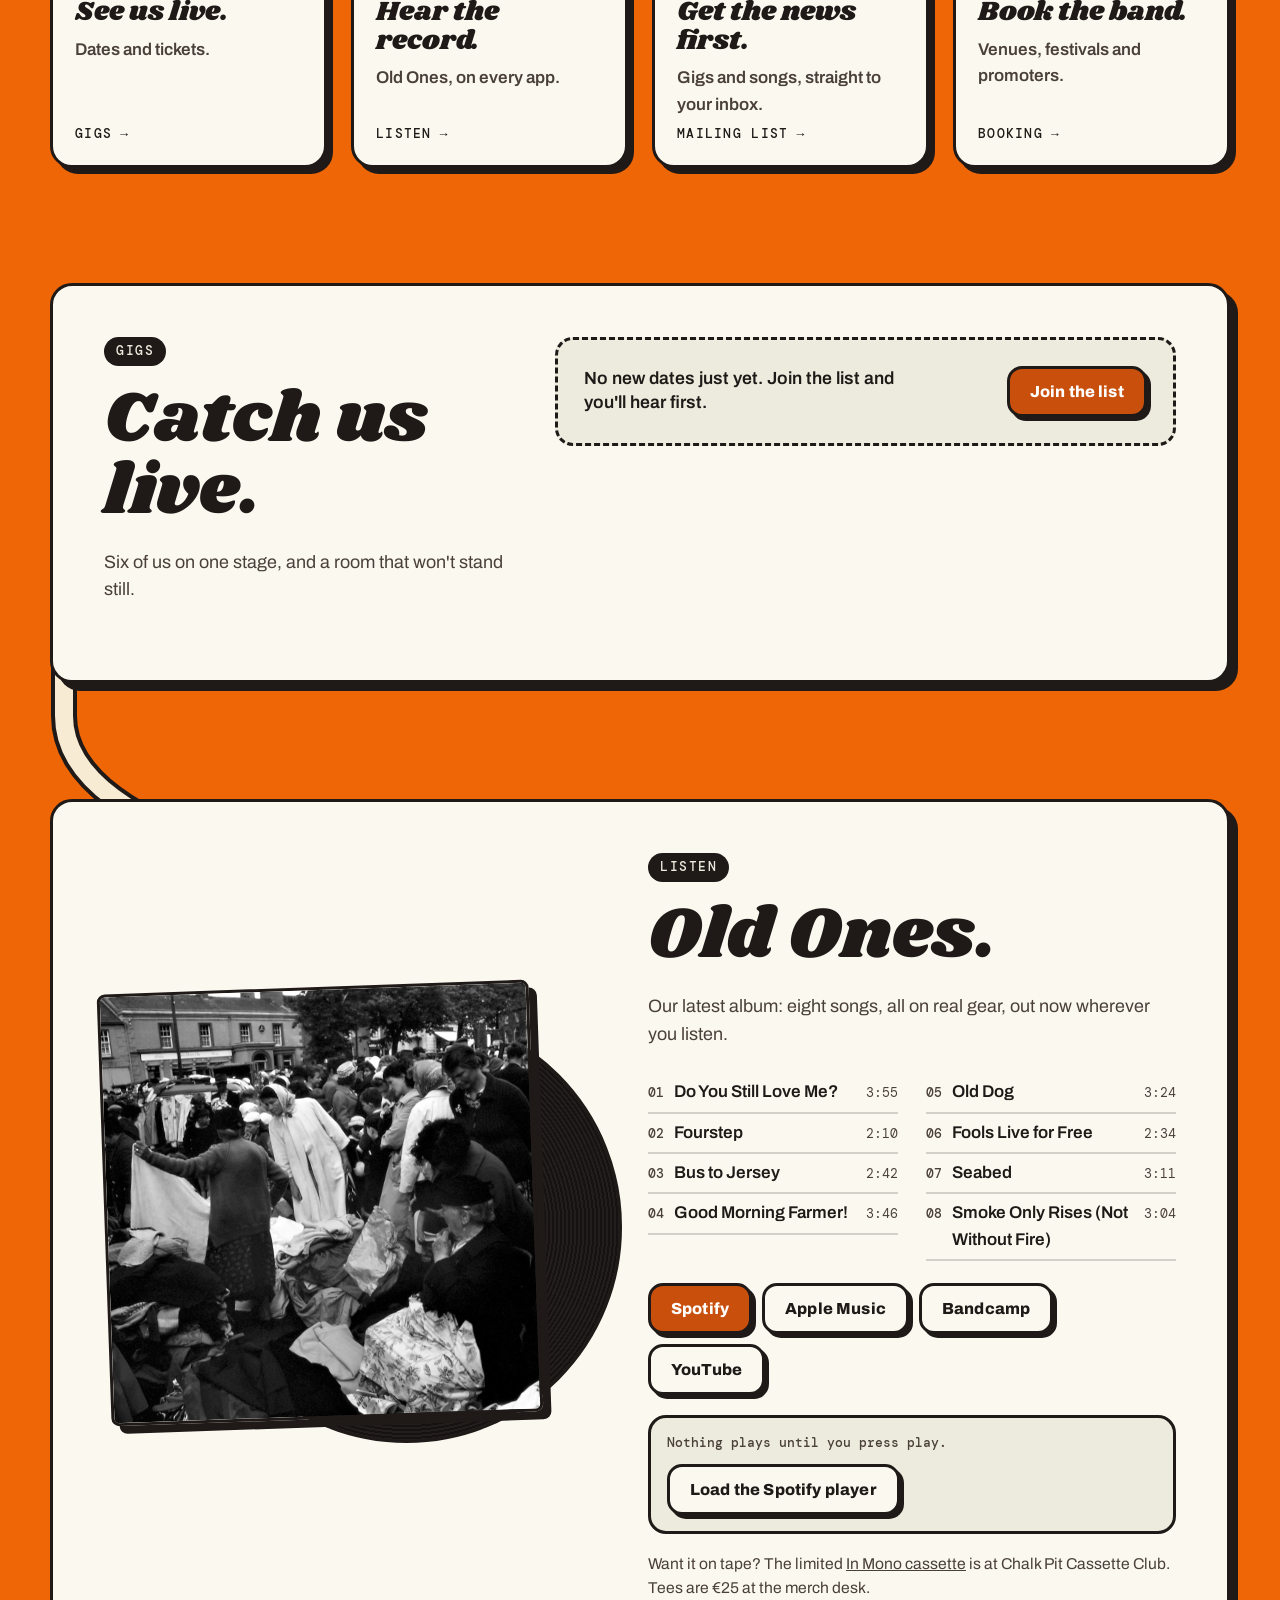
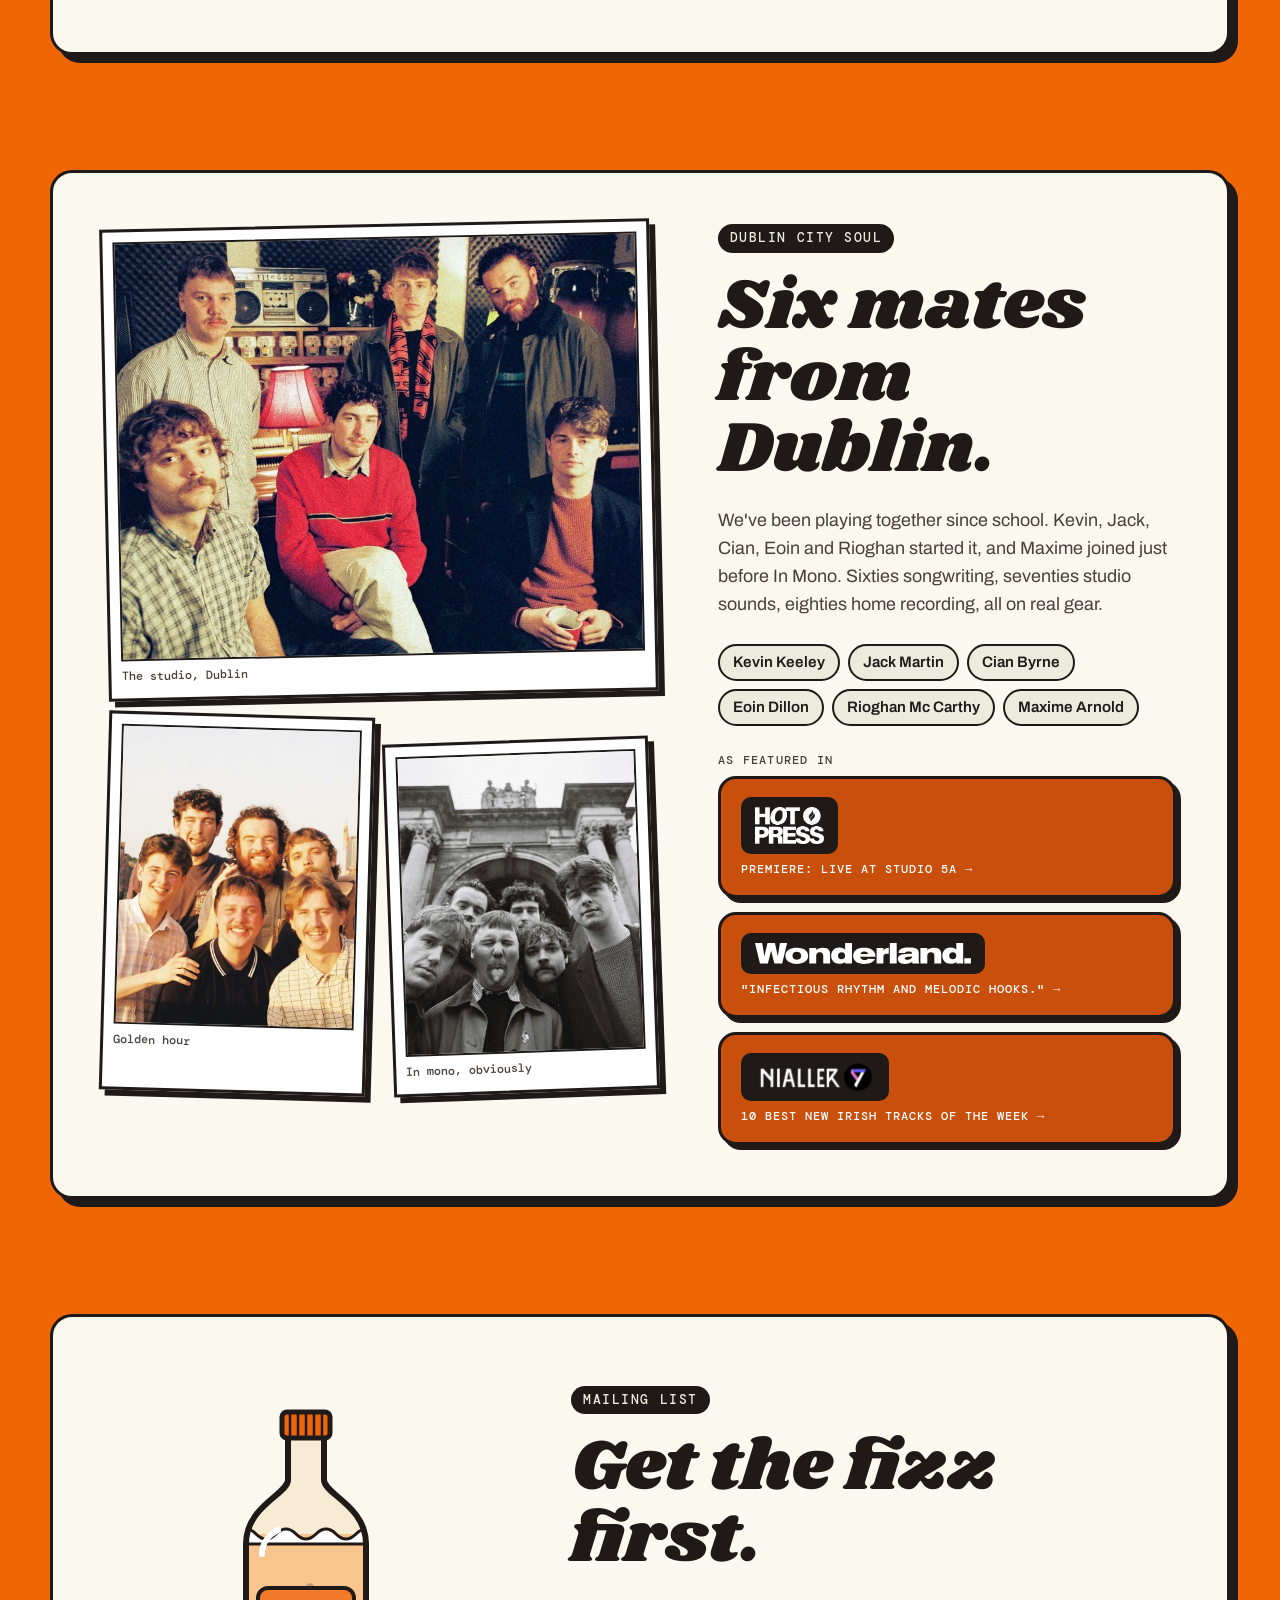
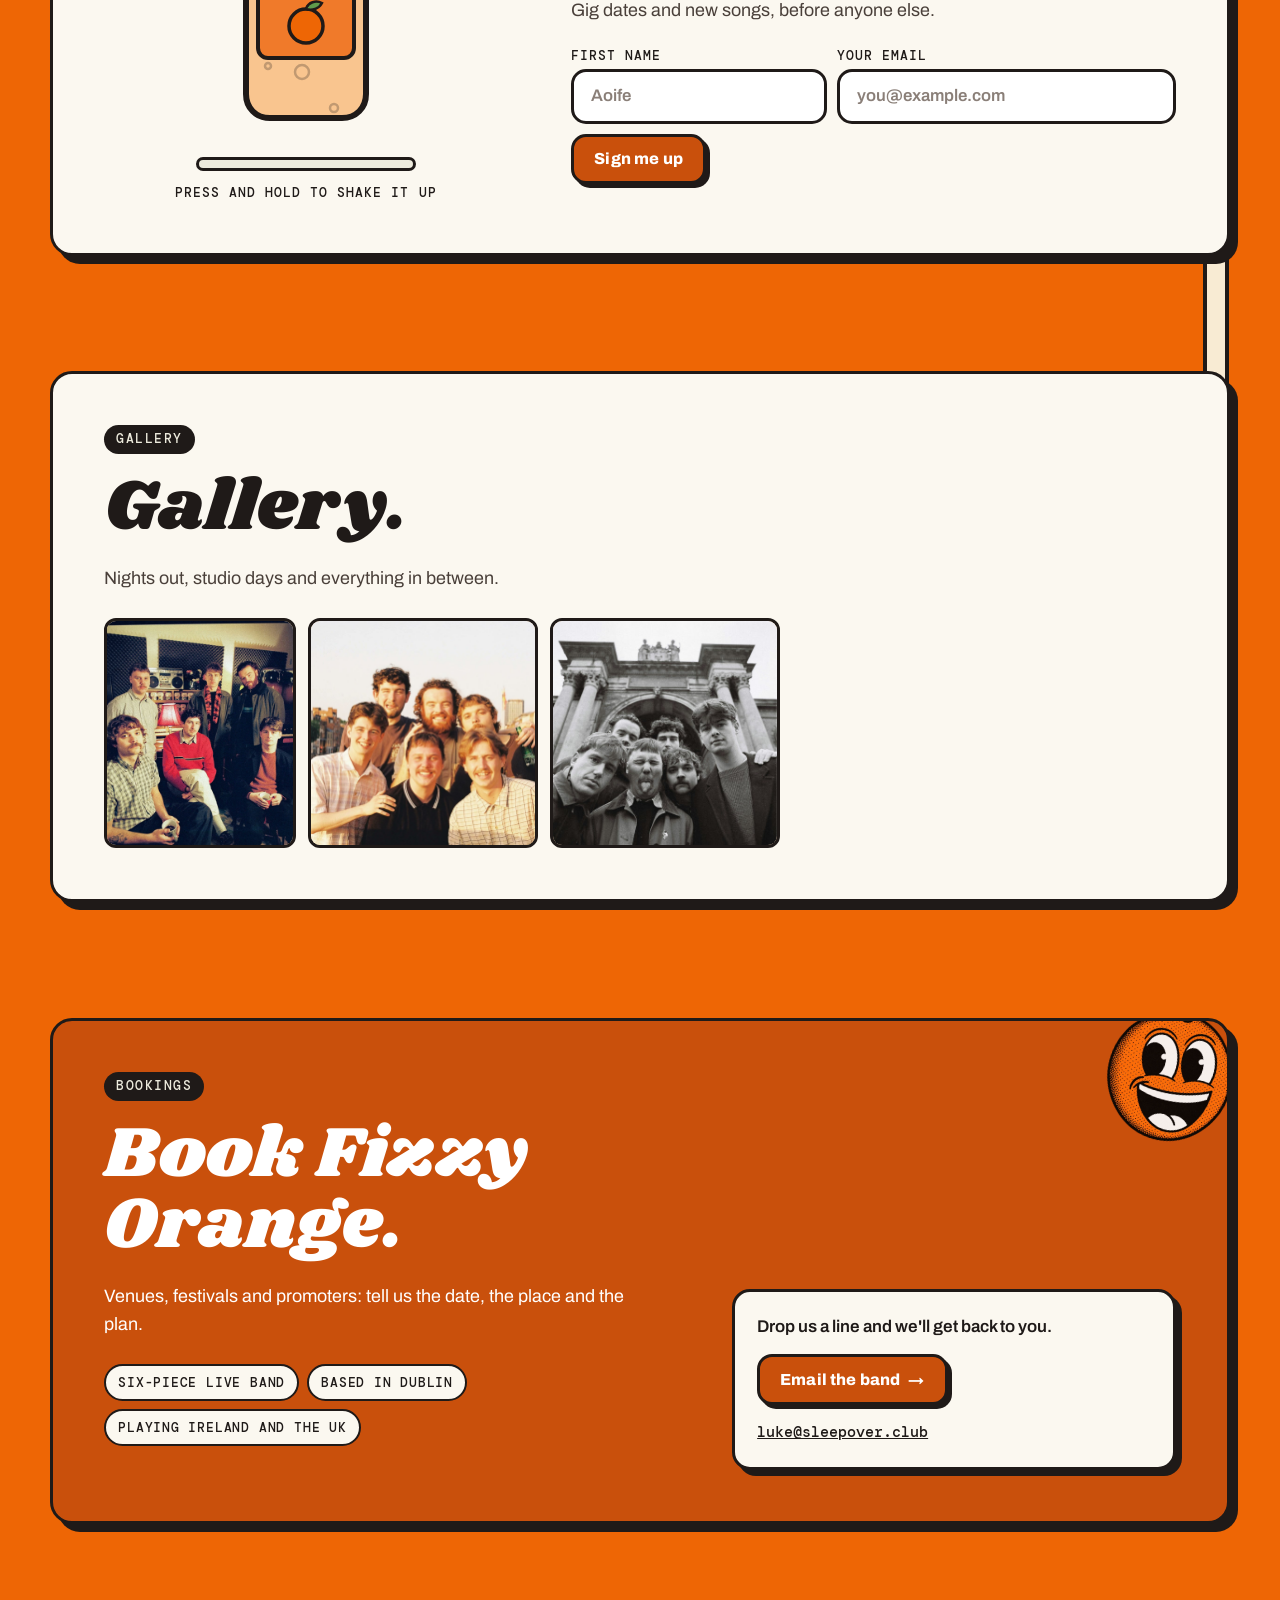
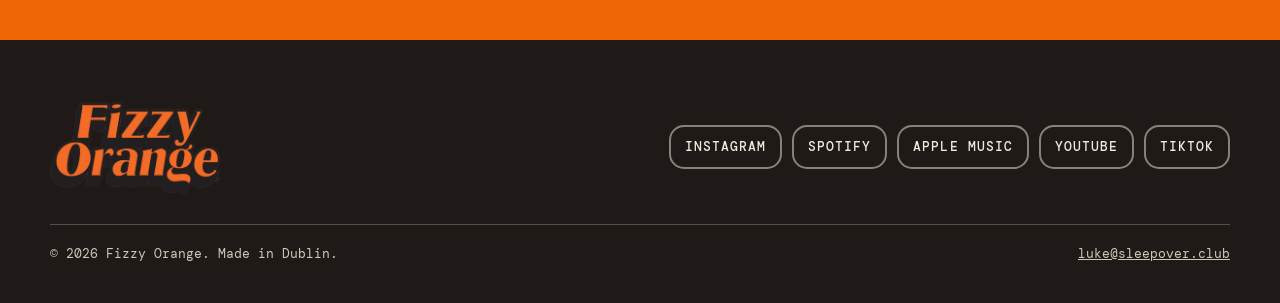
==== commit c98e119b: "Let the band's own site host the sign-up page at fizzyorangeband.com/join - /api/subscribe accepts s" ====
--- a/index.html
+++ b/index.html
@@ -1526,6 +1526,6 @@
   drawRibbon();
 })();
 </script>
-<script src="assets/signup.js?v=2" defer></script>
+<script src="assets/signup.js?v=3" defer></script>
 </body>
 </html>
